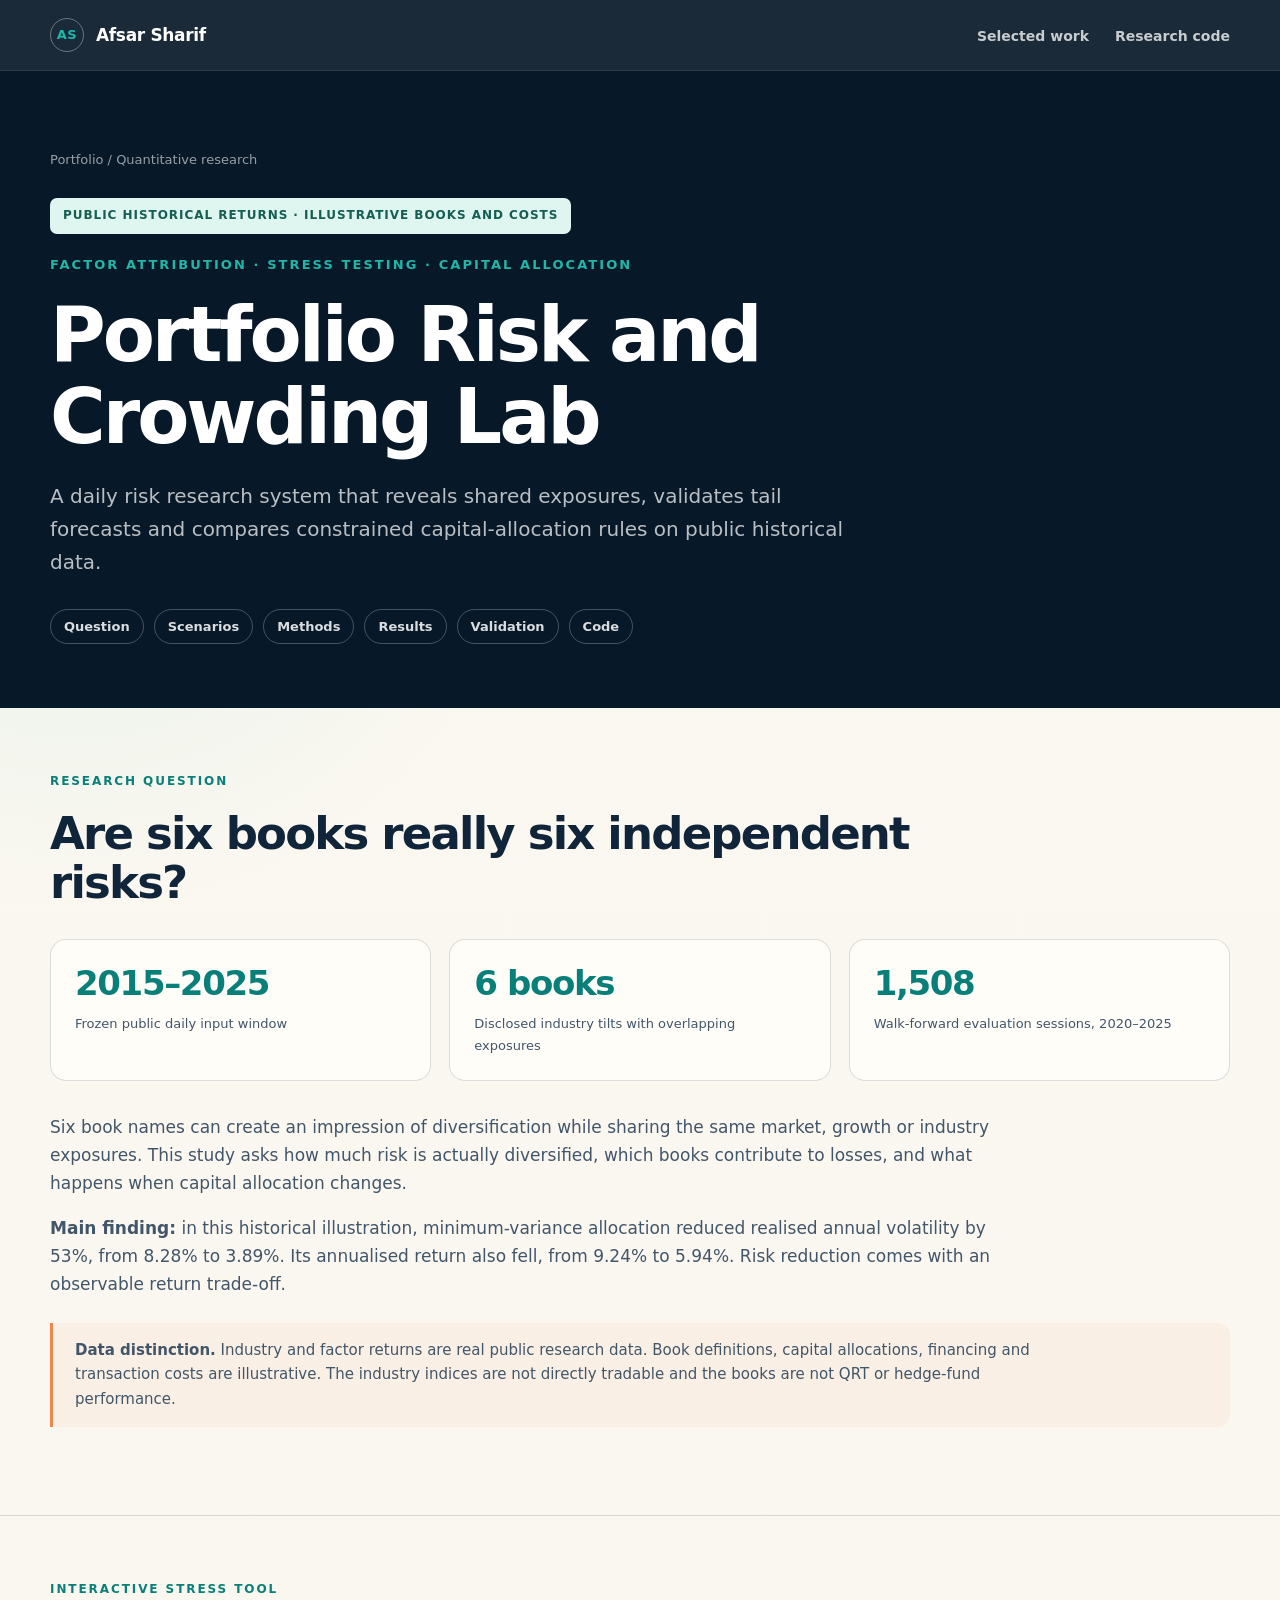
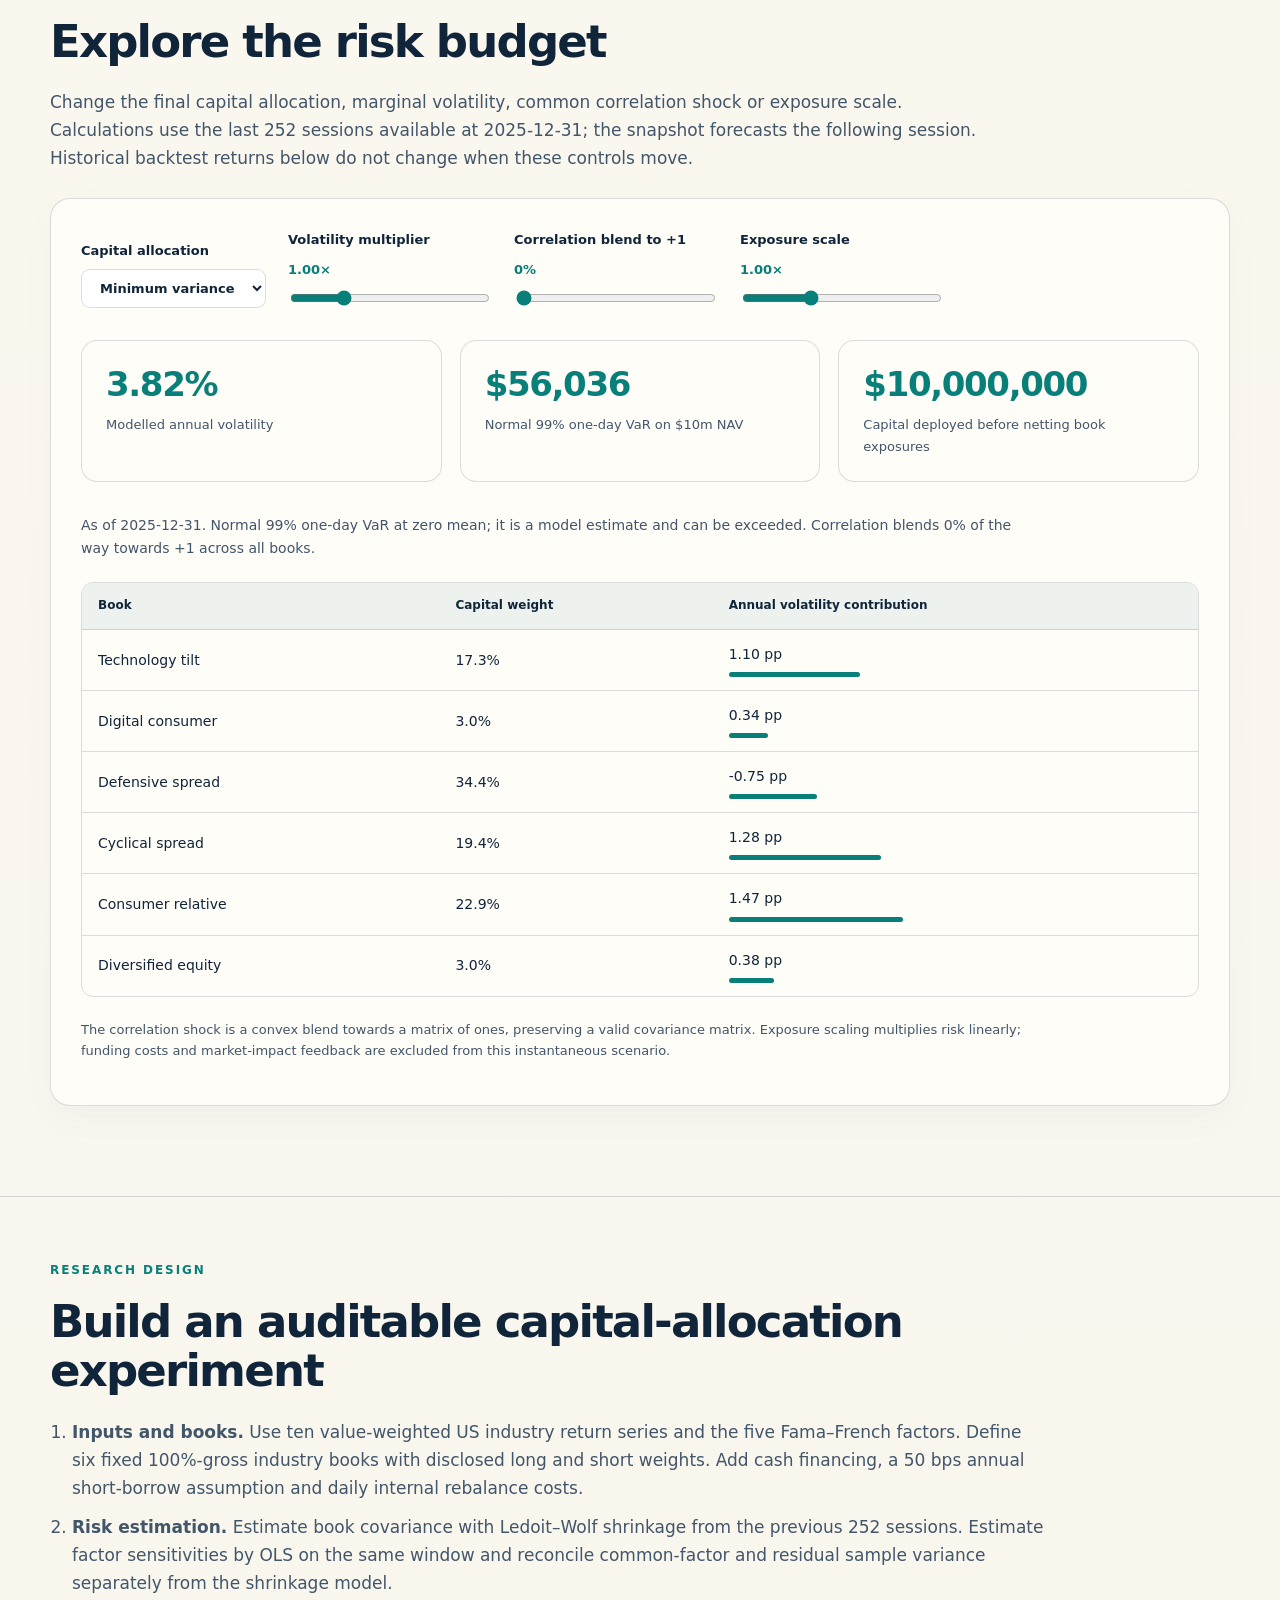
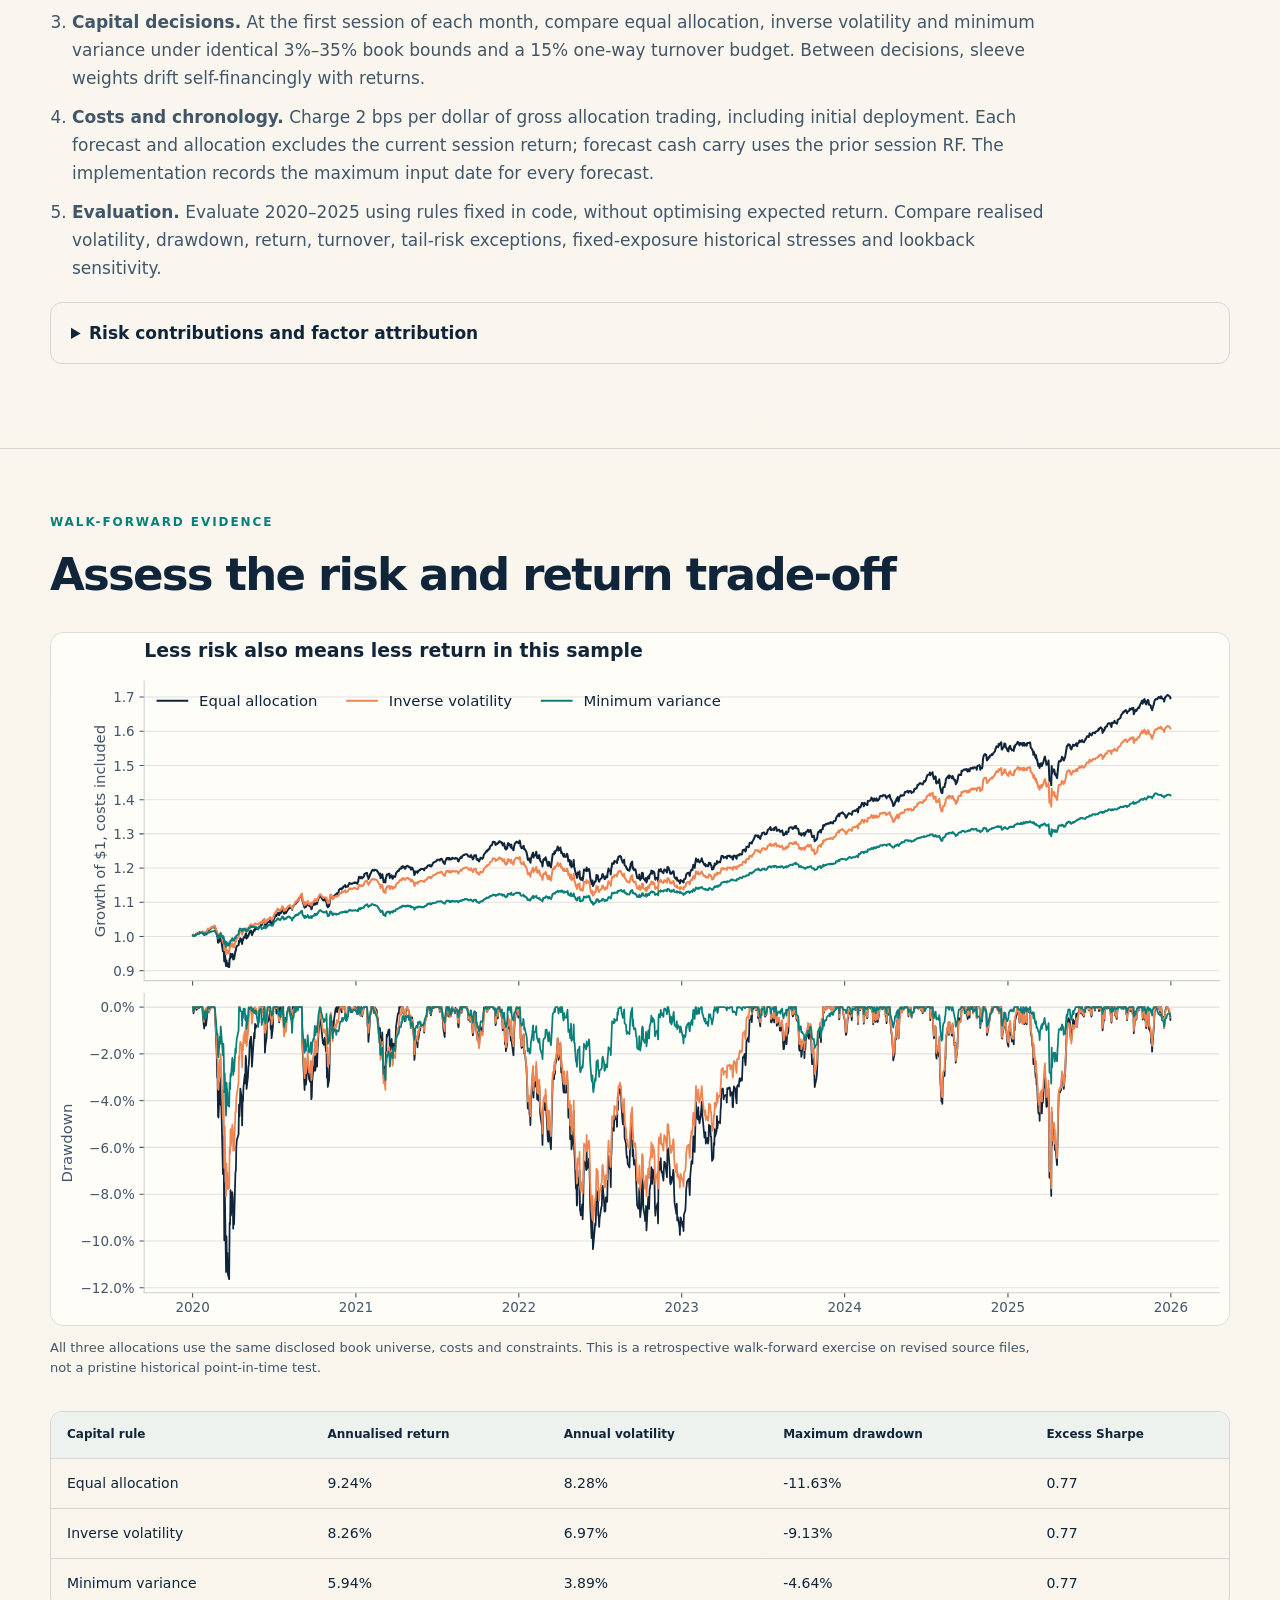
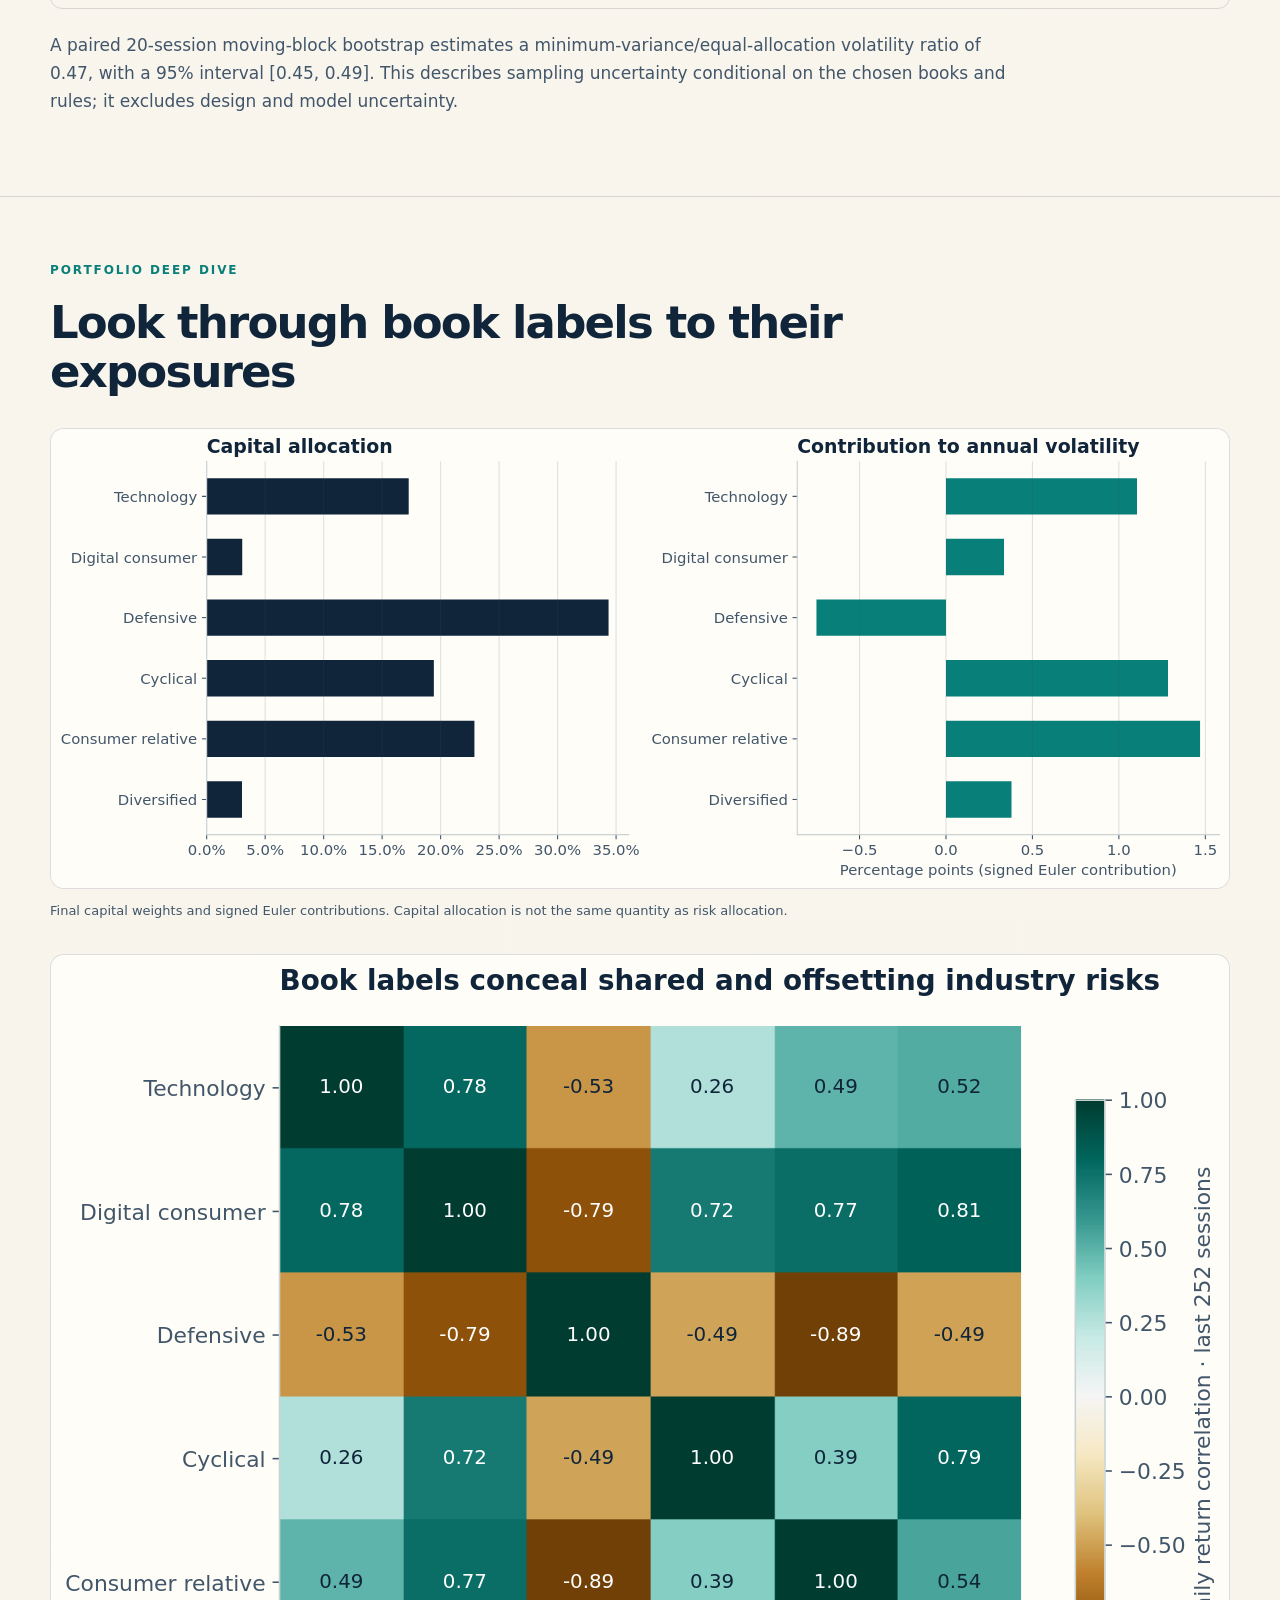
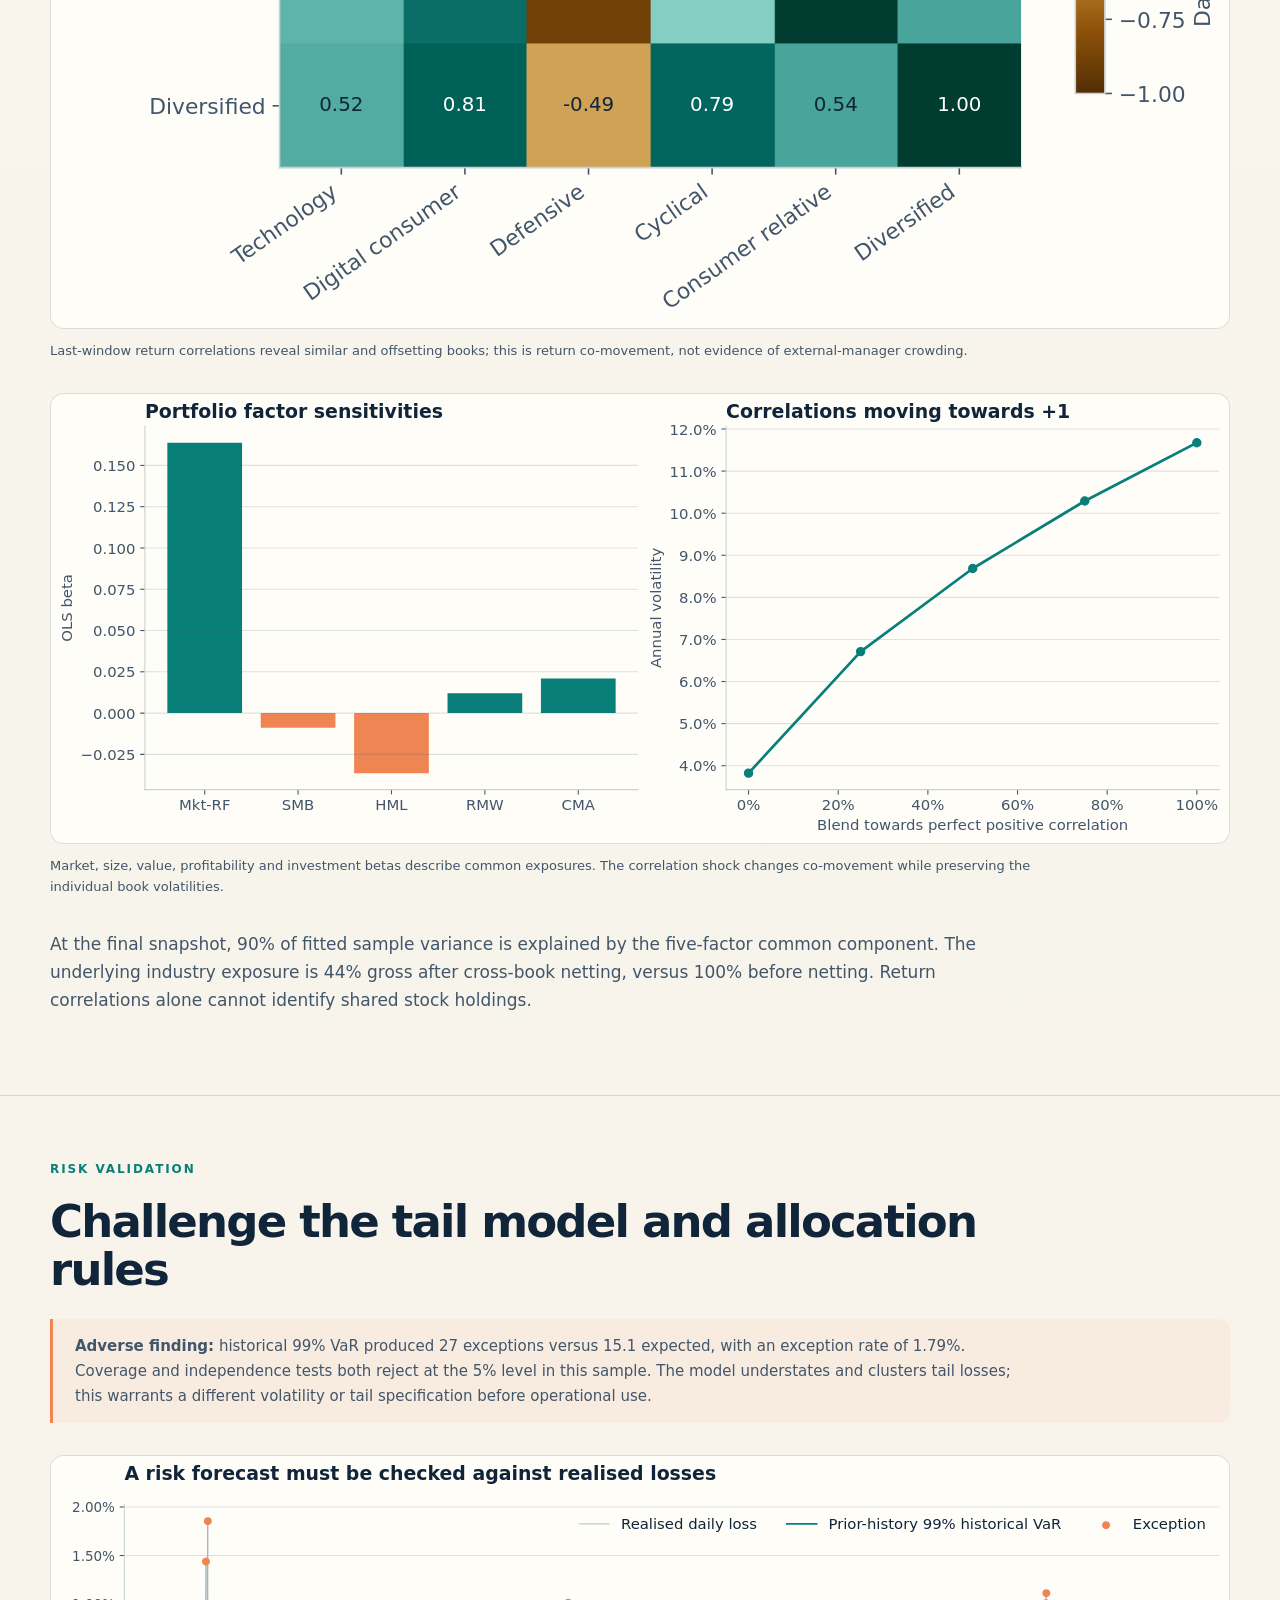
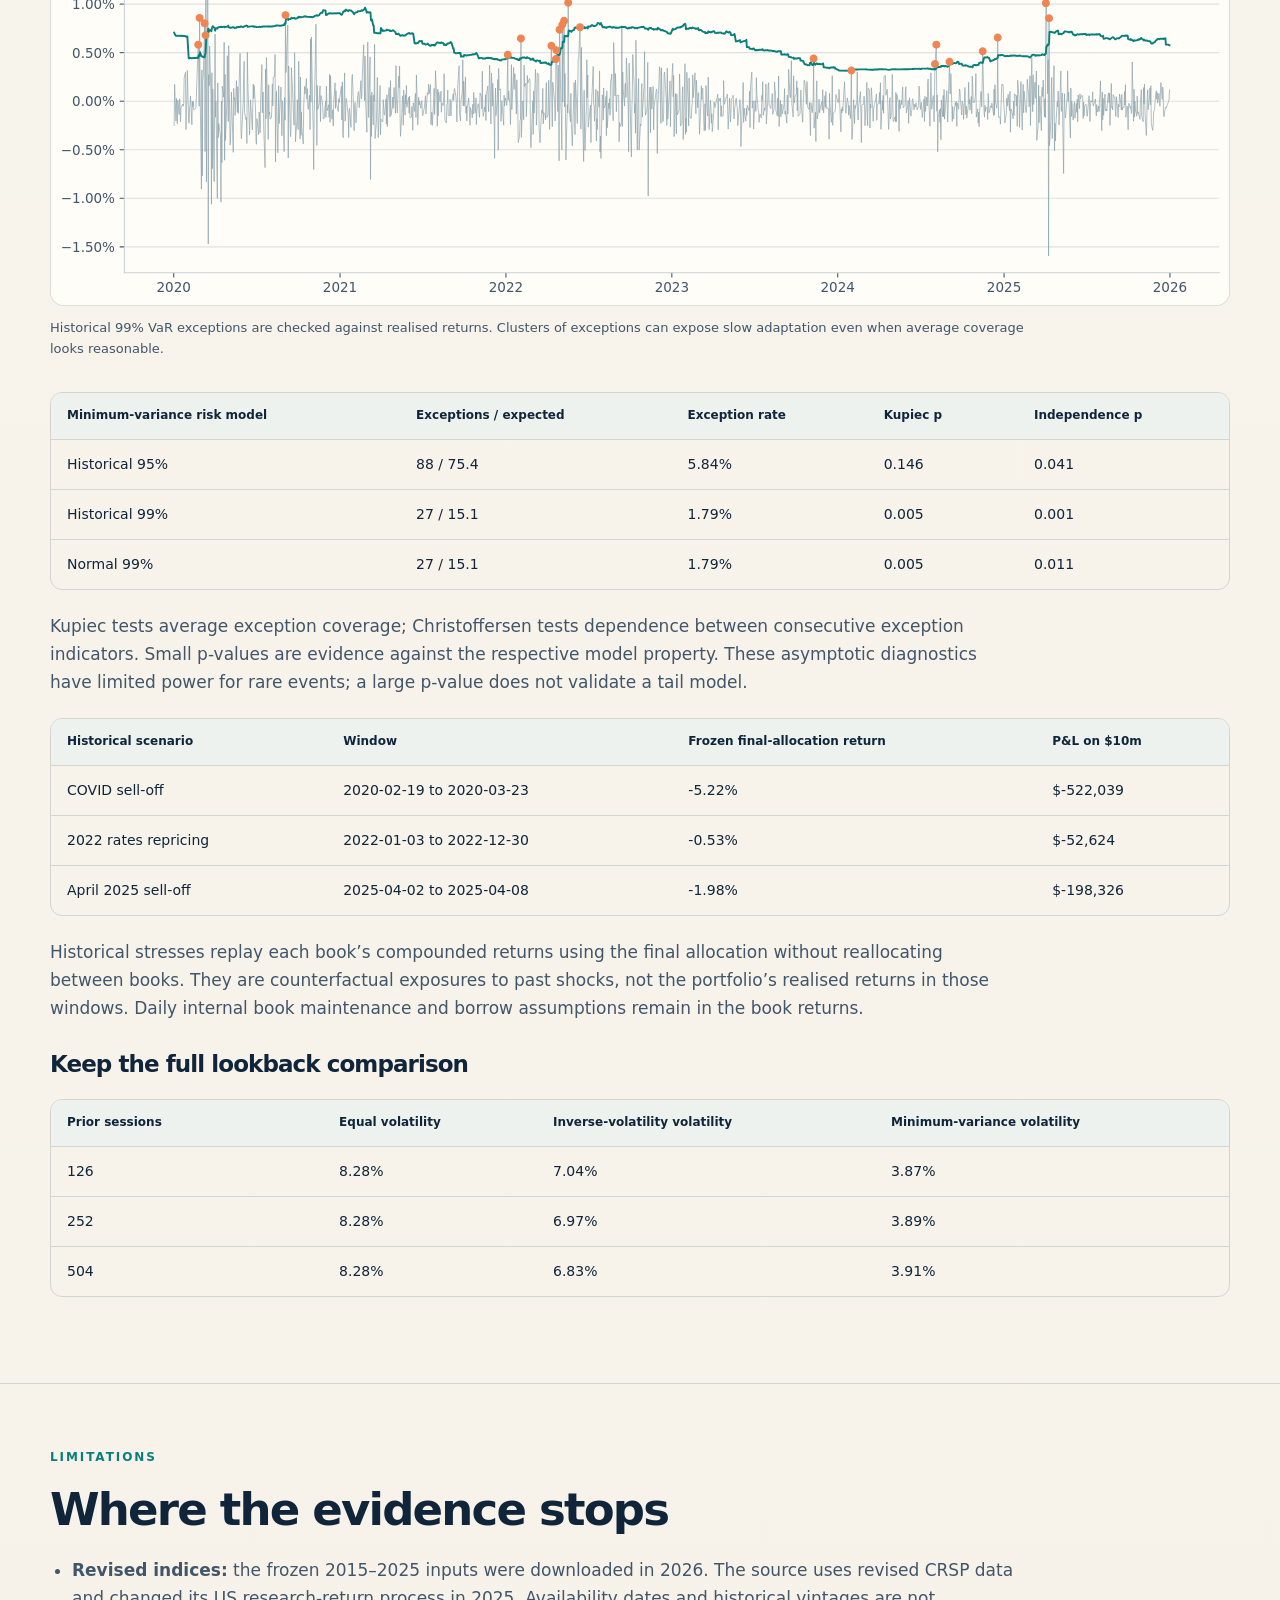
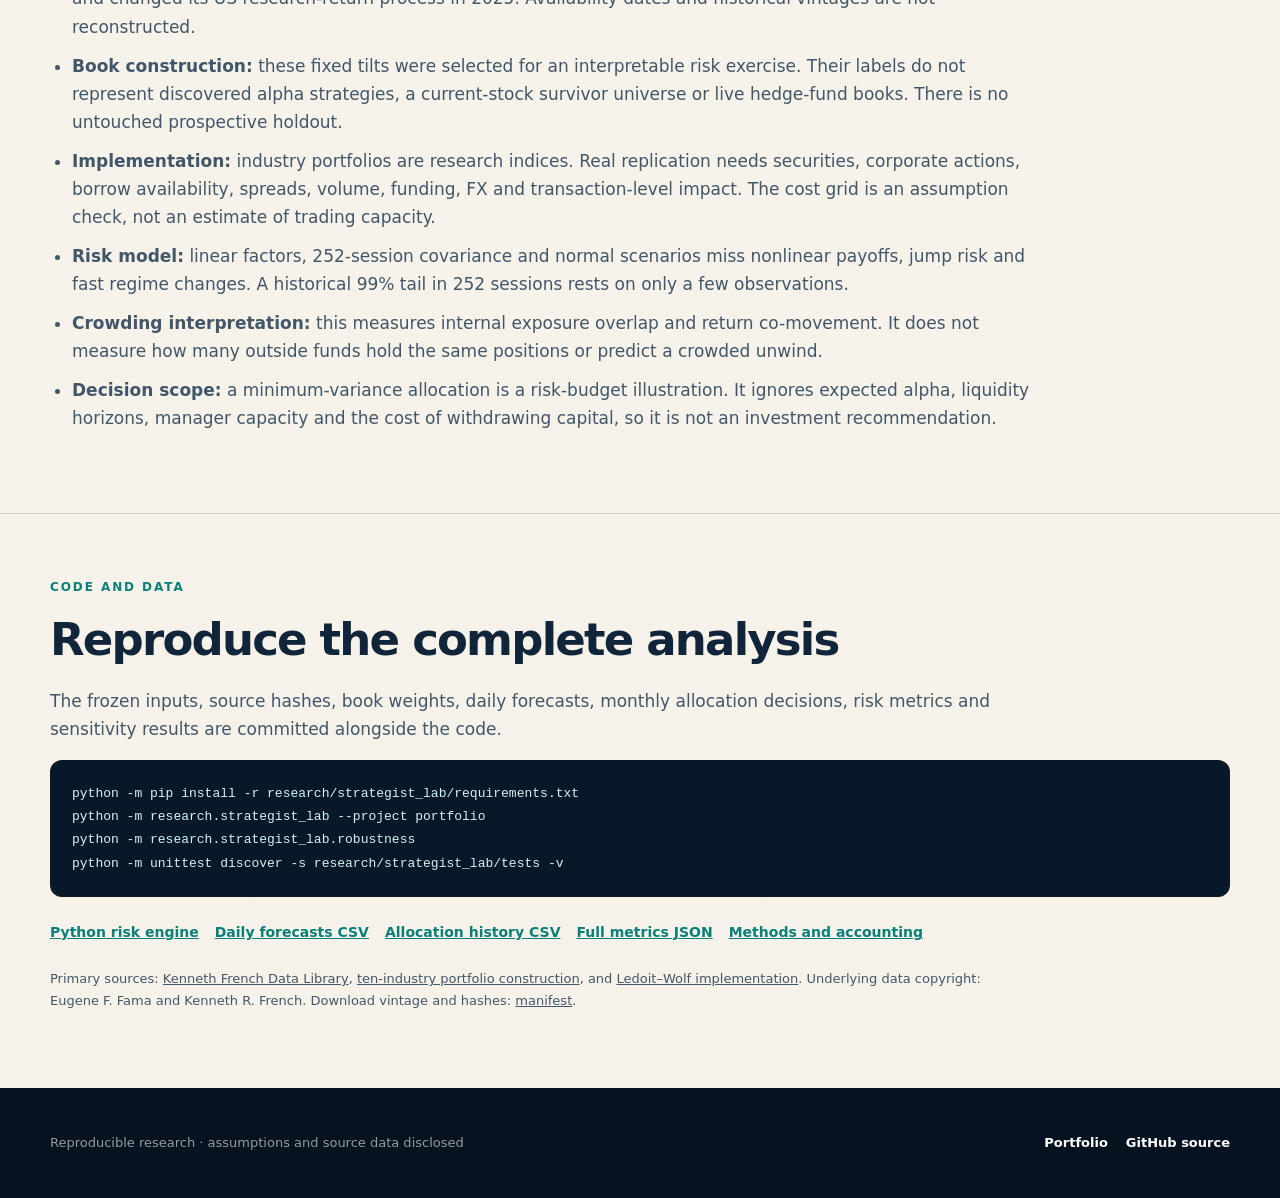
==== projects/portfolio-risk.html @ 13952b5b "Add trading diagnostics and portfolio risk research with reproducible studies" ====
<!doctype html>
<html lang="en"><head><meta charset="utf-8"><meta name="viewport" content="width=device-width,initial-scale=1">
<meta name="description" content="A daily risk research system that reveals shared exposures, validates tail forecasts and compares constrained capital-allocation rules on public historical data."><title>Portfolio Risk and Crowding Lab | Afsar Sharif</title>
<link rel="stylesheet" href="../assets/css/portfolio.css?v=4"><link rel="stylesheet" href="../assets/css/strategist-lab.css?v=1"></head>
<body><header class="site-header"><nav class="nav shell" aria-label="Primary navigation"><a class="brand" href="../index.html"><span class="brand-mark">AS</span><span>Afsar Sharif</span></a><ul class="nav-links"><li><a href="../index.html#work">Selected work</a></li><li><a href="https://github.com/afsar20/AfsarSharifProjects.github.io/tree/main/research/strategist_lab">Research code</a></li></ul></nav></header>
<main><section class="project-hero"><div class="shell"><div class="breadcrumbs"><a href="../index.html">Portfolio</a> / Quantitative research</div><span class="lab-status public">PUBLIC HISTORICAL RETURNS · ILLUSTRATIVE BOOKS AND COSTS</span><p class="eyebrow">Factor attribution · stress testing · capital allocation</p><h1>Portfolio Risk and Crowding Lab</h1><p class="lede">A daily risk research system that reveals shared exposures, validates tail forecasts and compares constrained capital-allocation rules on public historical data.</p><div class="lab-anchor-nav"><a href="#question">Question</a><a href="#scenario">Scenarios</a><a href="#method">Methods</a><a href="#results">Results</a><a href="#validation">Validation</a><a href="#code">Code</a></div></div></section><section class="lab-section" id="question"><div class="shell"><p class="eyebrow">Research question</p><h2>Are six books really six independent risks?</h2><div class="lab-summary"><div class="lab-stat"><strong>2015–2025</strong><span>Frozen public daily input window</span></div><div class="lab-stat"><strong>6 books</strong><span>Disclosed industry tilts with overlapping exposures</span></div><div class="lab-stat"><strong>1,508</strong><span>Walk-forward evaluation sessions, 2020–2025</span></div></div>
<p>Six book names can create an impression of diversification while sharing the same market, growth or industry exposures. This study asks how much risk is actually diversified, which books contribute to losses, and what happens when capital allocation changes.</p>
<p><strong>Main finding:</strong> in this historical illustration, minimum-variance allocation reduced realised annual volatility by 53%, from 8.28% to 3.89%. Its annualised return also fell, from 9.24% to 5.94%. Risk reduction comes with an observable return trade-off.</p>
<div class="lab-note"><p><strong>Data distinction.</strong> Industry and factor returns are real public research data. Book definitions, capital allocations, financing and transaction costs are illustrative. The industry indices are not directly tradable and the books are not QRT or hedge-fund performance.</p></div></div></section><section class="lab-section" id="scenario"><div class="shell"><p class="eyebrow">Interactive stress tool</p><h2>Explore the risk budget</h2><p>Change the final capital allocation, marginal volatility, common correlation shock or exposure scale. Calculations use the last 252 sessions available at 2025-12-31; the snapshot forecasts the following session. Historical backtest returns below do not change when these controls move.</p>
<div class="lab-panel"><div class="lab-controls"><label>Capital allocation<select id="allocation-filter"><option value="minimum_variance">Minimum variance</option><option value="equal">Equal allocation</option><option value="inverse_vol">Inverse volatility</option></select></label>
<label>Volatility multiplier <output id="vol-value">1.00×</output><input id="vol-multiplier" type="range" min="50" max="250" step="5" value="100"></label>
<label>Correlation blend to +1 <output id="corr-value">0%</output><input id="correlation-blend" type="range" min="0" max="100" step="5" value="0"></label>
<label>Exposure scale <output id="leverage-value">1.00×</output><input id="leverage" type="range" min="50" max="200" step="5" value="100"></label></div>
<div class="lab-summary" aria-live="polite"><div class="lab-stat"><strong id="risk-vol">—</strong><span>Modelled annual volatility</span></div><div class="lab-stat"><strong id="risk-var">—</strong><span>Normal 99% one-day VaR on $10m NAV</span></div><div class="lab-stat"><strong id="risk-budget">—</strong><span>Capital deployed before netting book exposures</span></div></div>
<p class="lab-live" id="risk-live" aria-live="polite"></p><div class="lab-table-wrap"><table class="lab-table"><thead><tr><th scope="col">Book</th><th scope="col">Capital weight</th><th scope="col">Annual volatility contribution</th></tr></thead><tbody id="risk-table-body"></tbody></table></div>
<p class="lab-foot">The correlation shock is a convex blend towards a matrix of ones, preserving a valid covariance matrix. Exposure scaling multiplies risk linearly; funding costs and market-impact feedback are excluded from this instantaneous scenario.</p><noscript><p>Enable JavaScript to explore scenarios. Static results are available below.</p></noscript></div></div></section><section class="lab-section" id="method"><div class="shell"><p class="eyebrow">Research design</p><h2>Build an auditable capital-allocation experiment</h2><ol class="lab-list"><li><strong>Inputs and books.</strong> Use ten value-weighted US industry return series and the five Fama–French factors. Define six fixed 100%-gross industry books with disclosed long and short weights. Add cash financing, a 50 bps annual short-borrow assumption and daily internal rebalance costs.</li>
<li><strong>Risk estimation.</strong> Estimate book covariance with Ledoit–Wolf shrinkage from the previous 252 sessions. Estimate factor sensitivities by OLS on the same window and reconcile common-factor and residual sample variance separately from the shrinkage model.</li>
<li><strong>Capital decisions.</strong> At the first session of each month, compare equal allocation, inverse volatility and minimum variance under identical 3%–35% book bounds and a 15% one-way turnover budget. Between decisions, sleeve weights drift self-financingly with returns.</li>
<li><strong>Costs and chronology.</strong> Charge 2 bps per dollar of gross allocation trading, including initial deployment. Each forecast and allocation excludes the current session return; forecast cash carry uses the prior session RF. The implementation records the maximum input date for every forecast.</li>
<li><strong>Evaluation.</strong> Evaluate 2020–2025 using rules fixed in code, without optimising expected return. Compare realised volatility, drawdown, return, turnover, tail-risk exceptions, fixed-exposure historical stresses and lookback sensitivity.</li></ol>
<details class="lab-method"><summary>Risk contributions and factor attribution</summary><p>For book weights <var>w</var> and daily covariance <var>Σ</var>, daily volatility is <code>σ = √(wᵀΣw)</code>. Book <var>i</var> contributes <code>RCᵢ = wᵢ(Σw)ᵢ / σ</code>. Contributions sum exactly to portfolio volatility; a negative contribution is a hedge.</p><p>The factor model is <code>book excess return = intercept + β × factor returns + residual</code>. OLS with an intercept makes factor and residual covariance orthogonal in the fitted sample. The intercept is a sample residual mean, not proof of skill.</p><p>Historical VaR is the negative 1% empirical return quantile of 252 prior scenarios at the current starting allocation. Expected shortfall averages the scenarios at or below that quantile. Normal VaR uses zero expected excess return and shrunken covariance. These are different models and are assessed separately.</p></details></div></section><section class="lab-section" id="results"><div class="shell"><p class="eyebrow">Walk-forward evidence</p><h2>Assess the risk and return trade-off</h2><figure class="lab-figure"><img loading="lazy" src="../assets/images/strategist/portfolio-performance.svg" alt="All three allocations use the same disclosed book universe, costs and constraints. This is a retrospective walk-forward exercise on revised source files, not a pristine historical point-in-time test."><figcaption>All three allocations use the same disclosed book universe, costs and constraints. This is a retrospective walk-forward exercise on revised source files, not a pristine historical point-in-time test.</figcaption></figure><div class="lab-table-wrap"><table class="lab-table"><thead><tr><th scope="col">Capital rule</th><th scope="col">Annualised return</th><th scope="col">Annual volatility</th><th scope="col">Maximum drawdown</th><th scope="col">Excess Sharpe</th></tr></thead><tbody><tr><td>Equal allocation</td><td>9.24%</td><td>8.28%</td><td>-11.63%</td><td>0.77</td></tr><tr><td>Inverse volatility</td><td>8.26%</td><td>6.97%</td><td>-9.13%</td><td>0.77</td></tr><tr><td>Minimum variance</td><td>5.94%</td><td>3.89%</td><td>-4.64%</td><td>0.77</td></tr></tbody></table></div><p>A paired 20-session moving-block bootstrap estimates a minimum-variance/equal-allocation volatility ratio of 0.47, with a 95% interval [0.45, 0.49]. This describes sampling uncertainty conditional on the chosen books and rules; it excludes design and model uncertainty.</p></div></section><section class="lab-section" id="exposure"><div class="shell"><p class="eyebrow">Portfolio deep dive</p><h2>Look through book labels to their exposures</h2><figure class="lab-figure"><img loading="lazy" src="../assets/images/strategist/risk-contributions.svg" alt="Final capital weights and signed Euler contributions. Capital allocation is not the same quantity as risk allocation."><figcaption>Final capital weights and signed Euler contributions. Capital allocation is not the same quantity as risk allocation.</figcaption></figure><figure class="lab-figure"><img loading="lazy" src="../assets/images/strategist/correlation.svg" alt="Last-window return correlations reveal similar and offsetting books; this is return co-movement, not evidence of external-manager crowding."><figcaption>Last-window return correlations reveal similar and offsetting books; this is return co-movement, not evidence of external-manager crowding.</figcaption></figure><figure class="lab-figure"><img loading="lazy" src="../assets/images/strategist/factor-stress.svg" alt="Market, size, value, profitability and investment betas describe common exposures. The correlation shock changes co-movement while preserving the individual book volatilities."><figcaption>Market, size, value, profitability and investment betas describe common exposures. The correlation shock changes co-movement while preserving the individual book volatilities.</figcaption></figure><p>At the final snapshot, 90% of fitted sample variance is explained by the five-factor common component. The underlying industry exposure is 44% gross after cross-book netting, versus 100% before netting. Return correlations alone cannot identify shared stock holdings.</p></div></section><section class="lab-section" id="validation"><div class="shell"><p class="eyebrow">Risk validation</p><h2>Challenge the tail model and allocation rules</h2><div class="lab-note"><p><strong>Adverse finding:</strong> historical 99% VaR produced 27 exceptions versus 15.1 expected, with an exception rate of 1.79%. Coverage and independence tests both reject at the 5% level in this sample. The model understates and clusters tail losses; this warrants a different volatility or tail specification before operational use.</p></div><figure class="lab-figure"><img loading="lazy" src="../assets/images/strategist/var-backtest.svg" alt="Historical 99% VaR exceptions are checked against realised returns. Clusters of exceptions can expose slow adaptation even when average coverage looks reasonable."><figcaption>Historical 99% VaR exceptions are checked against realised returns. Clusters of exceptions can expose slow adaptation even when average coverage looks reasonable.</figcaption></figure><div class="lab-table-wrap"><table class="lab-table"><thead><tr><th scope="col">Minimum-variance risk model</th><th scope="col">Exceptions / expected</th><th scope="col">Exception rate</th><th scope="col">Kupiec p</th><th scope="col">Independence p</th></tr></thead><tbody><tr><td>Historical 95%</td><td>88 / 75.4</td><td>5.84%</td><td>0.146</td><td>0.041</td></tr><tr><td>Historical 99%</td><td>27 / 15.1</td><td>1.79%</td><td>0.005</td><td>0.001</td></tr><tr><td>Normal 99%</td><td>27 / 15.1</td><td>1.79%</td><td>0.005</td><td>0.011</td></tr></tbody></table></div><p>Kupiec tests average exception coverage; Christoffersen tests dependence between consecutive exception indicators. Small p-values are evidence against the respective model property. These asymptotic diagnostics have limited power for rare events; a large p-value does not validate a tail model.</p><div class="lab-table-wrap"><table class="lab-table"><thead><tr><th scope="col">Historical scenario</th><th scope="col">Window</th><th scope="col">Frozen final-allocation return</th><th scope="col">P&amp;L on $10m</th></tr></thead><tbody><tr><td>COVID sell-off</td><td>2020-02-19 to 2020-03-23</td><td>-5.22%</td><td>$-522,039</td></tr><tr><td>2022 rates repricing</td><td>2022-01-03 to 2022-12-30</td><td>-0.53%</td><td>$-52,624</td></tr><tr><td>April 2025 sell-off</td><td>2025-04-02 to 2025-04-08</td><td>-1.98%</td><td>$-198,326</td></tr></tbody></table></div><p>Historical stresses replay each book’s compounded returns using the final allocation without reallocating between books. They are counterfactual exposures to past shocks, not the portfolio’s realised returns in those windows. Daily internal book maintenance and borrow assumptions remain in the book returns.</p><h3>Keep the full lookback comparison</h3><div class="lab-table-wrap"><table class="lab-table"><thead><tr><th scope="col">Prior sessions</th><th scope="col">Equal volatility</th><th scope="col">Inverse-volatility volatility</th><th scope="col">Minimum-variance volatility</th></tr></thead><tbody><tr><td>126</td><td>8.28%</td><td>7.04%</td><td>3.87%</td></tr><tr><td>252</td><td>8.28%</td><td>6.97%</td><td>3.89%</td></tr><tr><td>504</td><td>8.28%</td><td>6.83%</td><td>3.91%</td></tr></tbody></table></div></div></section><section class="lab-section" id="limits"><div class="shell"><p class="eyebrow">Limitations</p><h2>Where the evidence stops</h2><ul class="lab-list"><li><strong>Revised indices:</strong> the frozen 2015–2025 inputs were downloaded in 2026. The source uses revised CRSP data and changed its US research-return process in 2025. Availability dates and historical vintages are not reconstructed.</li><li><strong>Book construction:</strong> these fixed tilts were selected for an interpretable risk exercise. Their labels do not represent discovered alpha strategies, a current-stock survivor universe or live hedge-fund books. There is no untouched prospective holdout.</li><li><strong>Implementation:</strong> industry portfolios are research indices. Real replication needs securities, corporate actions, borrow availability, spreads, volume, funding, FX and transaction-level impact. The cost grid is an assumption check, not an estimate of trading capacity.</li><li><strong>Risk model:</strong> linear factors, 252-session covariance and normal scenarios miss nonlinear payoffs, jump risk and fast regime changes. A historical 99% tail in 252 sessions rests on only a few observations.</li><li><strong>Crowding interpretation:</strong> this measures internal exposure overlap and return co-movement. It does not measure how many outside funds hold the same positions or predict a crowded unwind.</li><li><strong>Decision scope:</strong> a minimum-variance allocation is a risk-budget illustration. It ignores expected alpha, liquidity horizons, manager capacity and the cost of withdrawing capital, so it is not an investment recommendation.</li></ul></div></section><section class="lab-section" id="code"><div class="shell"><p class="eyebrow">Code and data</p><h2>Reproduce the complete analysis</h2><p>The frozen inputs, source hashes, book weights, daily forecasts, monthly allocation decisions, risk metrics and sensitivity results are committed alongside the code.</p><pre class="lab-code">python -m pip install -r research/strategist_lab/requirements.txt
python -m research.strategist_lab --project portfolio
python -m research.strategist_lab.robustness
python -m unittest discover -s research/strategist_lab/tests -v</pre>
<div class="lab-downloads"><a href="https://github.com/afsar20/AfsarSharifProjects.github.io/tree/main/research/strategist_lab/portfolio.py">Python risk engine</a><a href="../research/strategist_lab/results/portfolio/walk_forward.csv">Daily forecasts CSV</a><a href="../research/strategist_lab/results/portfolio/allocations.csv">Allocation history CSV</a><a href="../research/strategist_lab/results/portfolio/metrics.json">Full metrics JSON</a><a href="https://github.com/afsar20/AfsarSharifProjects.github.io/tree/main/research/strategist_lab/METHODOLOGY.md">Methods and accounting</a></div>
<p class="lab-foot">Primary sources: <a href="https://mba.tuck.dartmouth.edu/pages/faculty/ken.french/data_library.html">Kenneth French Data Library</a>, <a href="https://mba.tuck.dartmouth.edu/pages/faculty/ken.french/Data_Library/det_10_ind_port.html">ten-industry portfolio construction</a>, and <a href="https://scikit-learn.org/stable/modules/generated/sklearn.covariance.LedoitWolf.html">Ledoit–Wolf implementation</a>. Underlying data copyright: Eugene F. Fama and Kenneth R. French. Download vintage and hashes: <a href="../data/strategist_lab/manifest.json">manifest</a>.</p></div></section></main>
<footer class="site-footer"><div class="shell footer-grid"><p>Reproducible research · assumptions and source data disclosed</p><div class="footer-links"><a href="../index.html">Portfolio</a><a href="https://github.com/afsar20/AfsarSharifProjects.github.io/tree/main/research/strategist_lab">GitHub source</a></div></div></footer>
<script id="lab-data" type="application/json">{"project":"portfolio","data_type":"REAL INDUSTRY/FACTOR RETURNS; ILLUSTRATIVE FIXED BOOKS","as_of":"2025-12-31","data_start":"2015-01-02","evaluation_start":"2020-01-02","evaluation_end":"2025-12-31","lookback":252,"sessions":1508,"nav_usd":10000000.0,"book_names":["Technology tilt","Digital consumer","Defensive spread","Cyclical spread","Consumer relative","Diversified equity"],"factor_names":["Mkt-RF","SMB","HML","RMW","CMA"],"industries":["NoDur","Durbl","Manuf","Enrgy","HiTec","Telcm","Shops","Hlth","Utils","Other"],"book_weights":[[0.0,0.0,-0.2,-0.2,0.5,0.1,0.0,0.0,0.0,0.0],[-0.15,0.1,0.0,0.0,0.3,0.0,0.3,0.0,-0.15,0.0],[0.2,-0.2,-0.2,0.0,0.0,0.0,0.0,0.2,0.2,0.0],[-0.15,0.0,0.25,0.25,0.0,0.0,0.0,0.0,-0.2,0.15],[0.0,0.25,0.0,0.0,0.0,-0.25,0.25,0.0,0.0,-0.25],[0.1,0.1,0.1,0.1,0.1,0.1,0.1,0.1,0.1,0.1]],"weights":[0.17272026143466174,0.030400629361167483,0.34357678649237905,0.19420785758898654,0.2288952451427152,0.030199219980090043],"snapshot_weights":{"equal":[0.16682747406466447,0.16798426623722304,0.16272827839880877,0.169431064284783,0.16615758535083078,0.16687133166368992],"inverse_vol":[0.1996145138907809,0.13407915853547103,0.17749229449975384,0.2077631287813957,0.15655735292134543,0.12449355137125305],"minimum_variance":[0.17272026143466174,0.030400629361167483,0.34357678649237905,0.19420785758898654,0.2288952451427152,0.030199219980090043]},"covariance_daily":[[4.438346909912907e-05,4.5948016314932025e-05,-2.2193706446892086e-05,9.888551973871362e-06,2.3437015573177184e-05,3.255887942425788e-05],[4.5948016314932025e-05,9.581761444596714e-05,-5.035210306352496e-05,4.1138566628551756e-05,5.6121516374590006e-05,7.855866250229001e-05],[-2.2193706446892086e-05,-5.035210306352496e-05,5.1188902726470193e-05,-1.9956575243918722e-05,-4.646617572205125e-05,-3.3789431695864865e-05],[9.888551973871362e-06,4.1138566628551756e-05,-1.9956575243918722e-05,4.272420201817664e-05,1.8156914405510566e-05,4.889141654356679e-05],[2.3437015573177184e-05,5.6121516374590006e-05,-4.646617572205125e-05,1.8156914405510566e-05,6.610799644225193e-05,4.286296542437741e-05],[3.255887942425788e-05,7.855866250229001e-05,-3.3789431695864865e-05,4.889141654356679e-05,4.286296542437741e-05,0.00011033795389229836]],"correlation":[[1.0,0.7845522595304337,-0.5346599930438739,0.26434587094329304,0.4893685838354843,0.5157485285192708],[0.7845522595304337,1.0,-0.7921580184572079,0.7181833681945865,0.765260911618359,0.8126601912297479],[-0.5346599930438739,-0.7921580184572079,1.0,-0.4915468776033348,-0.893942951477543,-0.4931607822602237],[0.26434587094329304,0.7181833681945865,-0.4915468776033348,1.0,0.38762064494980353,0.7918305352008393],[0.4893685838354843,0.765260911618359,-0.893942951477543,0.38762064494980353,1.0,0.5422203150403702],[0.5157485285192708,0.8126601912297479,-0.4931607822602237,0.7918305352008393,0.5422203150403702,1.0]],"shrinkage":0.08968735645106096,"annual_vol":0.038238061826152796,"risk_contributions_annual":[0.01104793357901769,0.003357258088907997,-0.007491895771909766,0.01283964931194057,0.014695566045660384,0.0037895505725359276],"risk_shares_absolute":[0.20758265410672286,0.0630804430197118,0.1407672844429104,0.24124769242223856,0.27611902094998425,0.07120290505843195],"effective_risk_books":4.84502824758645,"largest_pc_share":0.6894729647896128,"net_industry_weights":[0.03804400625396172,-0.005431561078671265,-0.051687523190152525,0.017027834108323286,0.09850024152369012,-0.03693186314420362,0.06936392209203805,0.07173527929648482,0.028333613374512387,-0.025072710649321817],"gross_before_netting":1.0,"gross_after_netting":0.44212855471135964,"net_exposure":0.20388123858666118,"factor_model":{"book_betas":[[0.28022457982198323,-0.1600606253589466,-0.4221776464136317,-0.08231442465802133,0.033494180447764844],[0.684059103845394,0.07621705397041038,-0.29137802230243176,0.05526661226011487,-0.14425103961905664],[-0.2641690539477416,-0.13684691947853694,0.19782264339446687,-0.008711917478581556,0.25252316921808804],[0.4665473019381744,0.1631106783883004,0.18716954658464333,0.11641356896980727,-0.060583325312977505],[0.2948224091035636,0.13704627069121755,-0.29267501017583775,0.019299361335698893,-0.2459684995417486],[0.9009586807141177,0.01144412813127047,0.26784985812205103,0.016263037749834668,0.029192887478760508]],"portfolio_beta":[0.1637327842888287,-0.008953872616099492,-0.036362705373715803,0.011986651159610453,0.020975724824058344],"daily_intercepts":[0.00015104277832586887,1.0082798442259535e-05,5.70794405122907e-05,-6.498429122396951e-05,5.6300376307484525e-06,-0.00015604646208983018],"common_variance":4.282476623999057e-06,"specific_variance":4.935038069178332e-07,"common_share":0.8966696337943139,"reconciliation_error":7.517417406881916e-21,"r_squared":[0.7574422102486393,0.8620275257100781,0.364365443065786,0.7121616214555568,0.37754175198011597,0.9341162510147849]},"performance":[{"method":"equal","cagr":0.09235922796058627,"annual_vol":0.08279013379710279,"excess_sharpe":0.766627140560153,"max_drawdown":-0.11633966154901798,"total_return":0.696617393860171,"allocation_cost_bps":5.332803058099844,"mean_one_way_turnover":0.011735222035562832},{"method":"inverse_vol","cagr":0.0826143870801761,"annual_vol":0.0696999784134677,"excess_sharpe":0.7677592381620761,"max_drawdown":-0.09130439058062867,"total_return":0.608035240674087,"allocation_cost_bps":6.029858467098605,"mean_one_way_turnover":0.014189642489783823},{"method":"minimum_variance","cagr":0.059431354024261474,"annual_vol":0.038945611903227866,"excess_sharpe":0.7749745720869992,"max_drawdown":-0.046380634909108154,"total_return":0.41266423304373223,"allocation_cost_bps":8.067834460646392,"mean_one_way_turnover":0.021365614298050676}],"coverage":{"equal":{"var95":{"observations":1508,"exceptions":88,"expected_exceptions":75.4,"exception_rate":0.058355437665782495,"uc_lr":2.1083447641901785,"uc_p":0.1464977021975329,"independence_lr":4.192693152022002,"independence_p":0.040598553423999664,"conditional_coverage_p":0.042829894177855425,"transitions":[[1341,78],[78,10]]},"var99":{"observations":1508,"exceptions":28,"expected_exceptions":15.08,"exception_rate":0.01856763925729443,"uc_lr":8.92690423487403,"uc_p":0.002810002307139464,"independence_lr":6.018838078166709,"independence_p":0.014153962292568345,"conditional_coverage_p":0.0005682942903986148,"transitions":[[1454,25],[25,3]]},"normal_var99":{"observations":1508,"exceptions":35,"expected_exceptions":15.08,"exception_rate":0.023209549071618037,"uc_lr":19.36549116595893,"uc_p":1.0794004700292207e-05,"independence_lr":6.994225754897855,"independence_p":0.008177307137132628,"conditional_coverage_p":1.8882530652449038e-06,"transitions":[[1441,31],[31,4]]}},"inverse_vol":{"var95":{"observations":1508,"exceptions":86,"expected_exceptions":75.4,"exception_rate":0.05702917771883289,"uc_lr":1.5035086371946136,"uc_p":0.2201322890429906,"independence_lr":4.723553528733646,"independence_p":0.02975219761794748,"conditional_coverage_p":0.04444374339425108,"transitions":[[1345,76],[76,10]]},"var99":{"observations":1508,"exceptions":29,"expected_exceptions":15.08,"exception_rate":0.019230769230769232,"uc_lr":10.217930598937187,"uc_p":0.0013908181747819695,"independence_lr":9.749781976682016,"independence_p":0.0017934398438735715,"conditional_coverage_p":4.61388011788286e-05,"transitions":[[1453,25],[25,4]]},"normal_var99":{"observations":1508,"exceptions":38,"expected_exceptions":15.08,"exception_rate":0.025198938992042442,"uc_lr":24.75416973478309,"uc_p":6.512775336656717e-07,"independence_lr":9.365201296722773,"independence_p":0.0022114371093843494,"conditional_coverage_p":3.900072833429034e-08,"transitions":[[1436,33],[33,5]]}},"minimum_variance":{"var95":{"observations":1508,"exceptions":88,"expected_exceptions":75.4,"exception_rate":0.058355437665782495,"uc_lr":2.1083447641901785,"uc_p":0.1464977021975329,"independence_lr":4.192693152022002,"independence_p":0.040598553423999664,"conditional_coverage_p":0.042829894177855425,"transitions":[[1341,78],[78,10]]},"var99":{"observations":1508,"exceptions":27,"expected_exceptions":15.08,"exception_rate":0.01790450928381963,"uc_lr":7.708672986091472,"uc_p":0.00549561363232509,"independence_lr":10.85271793074594,"independence_p":0.0009865085854813874,"conditional_coverage_p":9.32062798275532e-05,"transitions":[[1457,23],[23,4]]},"normal_var99":{"observations":1508,"exceptions":27,"expected_exceptions":15.08,"exception_rate":0.01790450928381963,"uc_lr":7.708672986091472,"uc_p":0.00549561363232509,"independence_lr":6.4141535081997745,"independence_p":0.011321428412149092,"conditional_coverage_p":0.0008575652854852309,"transitions":[[1456,24],[24,3]]}}},"historical_stress":[{"name":"COVID sell-off","start":"2020-02-19","end":"2020-03-23","sessions":24,"return":-0.05220392046950197,"pnl_usd":-522039.20469501975},{"name":"2022 rates repricing","start":"2022-01-03","end":"2022-12-30","sessions":251,"return":-0.005262449439226513,"pnl_usd":-52624.49439226513},{"name":"April 2025 sell-off","start":"2025-04-02","end":"2025-04-08","sessions":5,"return":-0.019832551875717242,"pnl_usd":-198325.51875717242}],"correlation_sensitivity":[{"correlation_blend":0,"annual_vol":0.038238061826152796,"normal_var99":0.0056036404142685205},{"correlation_blend":0.25,"annual_vol":0.06711081429044909,"normal_var99":0.009834830878776955},{"correlation_blend":0.5,"annual_vol":0.08686526012873966,"normal_var99":0.012729768691373223},{"correlation_blend":0.75,"annual_vol":0.10289453551933682,"normal_var99":0.015078797148897094},{"correlation_blend":1.0,"annual_vol":0.11674329729045059,"normal_var99":0.01710827974927077}],"cost_sensitivity":[{"extra_allocation_cost_bps":0,"cagr":0.059431354024261474},{"extra_allocation_cost_bps":2,"cagr":0.059288692503444373},{"extra_allocation_cost_bps":5,"cagr":0.059074719781843754},{"extra_allocation_cost_bps":10,"cagr":0.058718150721812634}],"assumptions":{"one_way_allocation_cost_bps":2.0,"borrow_cost_bps_annual":50.0,"allocation_cap":0.35,"allocation_floor":0.03,"monthly_one_way_turnover_cap":0.15},"risk_reconciliation_error":4.336808689942018e-19,"data_caveat":"Revised research indices, not directly tradable assets or real hedge fund books."}</script><script src="../assets/js/strategist-lab.js?v=1"></script></body></html>
---- assets/css/portfolio.css ----
:root {
  --ink: #10253a;
  --ink-soft: #42566a;
  --paper: #f6f2e9;
  --paper-strong: #fffdf8;
  --teal: #087f78;
  --teal-bright: #20b7a8;
  --orange: #ef8553;
  --navy: #071829;
  --line: rgba(16, 37, 58, 0.15);
  --shadow: 0 22px 60px rgba(7, 24, 41, 0.12);
  --radius: 24px;
  --content: 1180px;
}

* {
  box-sizing: border-box;
}

html {
  scroll-behavior: smooth;
}

body {
  margin: 0;
  color: var(--ink);
  background:
    radial-gradient(circle at 6% 4%, rgba(32, 183, 168, 0.10), transparent 30rem),
    linear-gradient(180deg, #fbf8f1 0%, var(--paper) 100%);
  font-family: Inter, ui-sans-serif, system-ui, -apple-system, BlinkMacSystemFont, "Segoe UI", sans-serif;
  font-size: 17px;
  line-height: 1.65;
  -webkit-font-smoothing: antialiased;
}

img {
  display: block;
  max-width: 100%;
}

a {
  color: inherit;
}

a:focus-visible,
button:focus-visible {
  outline: 3px solid rgba(32, 183, 168, 0.5);
  outline-offset: 4px;
}

.shell {
  width: min(calc(100% - 40px), var(--content));
  margin-inline: auto;
}

.site-header {
  position: sticky;
  top: 0;
  z-index: 20;
  border-bottom: 1px solid rgba(255, 255, 255, 0.08);
  background: rgba(7, 24, 41, 0.92);
  color: white;
  backdrop-filter: blur(16px);
}

.nav {
  min-height: 70px;
  display: flex;
  align-items: center;
  justify-content: space-between;
  gap: 24px;
}

.brand {
  display: inline-flex;
  align-items: center;
  gap: 12px;
  color: white;
  text-decoration: none;
  font-weight: 760;
  letter-spacing: -0.02em;
}

.brand-mark {
  display: grid;
  width: 34px;
  height: 34px;
  place-items: center;
  border: 1px solid rgba(255, 255, 255, 0.34);
  border-radius: 50%;
  color: var(--teal-bright);
  font-size: 13px;
  letter-spacing: 0.04em;
}

.nav-links {
  display: flex;
  align-items: center;
  gap: 26px;
  margin: 0;
  padding: 0;
  list-style: none;
}

.nav-links a {
  color: rgba(255, 255, 255, 0.76);
  text-decoration: none;
  font-size: 14px;
  font-weight: 650;
}

.nav-links a:hover,
.nav-links a[aria-current="page"] {
  color: white;
}

.hero {
  position: relative;
  overflow: hidden;
  padding: 104px 0 82px;
  color: white;
  background:
    linear-gradient(120deg, rgba(7, 24, 41, 0.99), rgba(10, 47, 66, 0.96)),
    var(--navy);
}

.hero::after {
  content: "";
  position: absolute;
  width: 540px;
  height: 540px;
  right: -180px;
  top: -250px;
  border: 1px solid rgba(32, 183, 168, 0.24);
  border-radius: 50%;
  box-shadow:
    0 0 0 70px rgba(32, 183, 168, 0.045),
    0 0 0 150px rgba(239, 133, 83, 0.035);
}

.hero-grid {
  position: relative;
  z-index: 1;
  display: grid;
  grid-template-columns: minmax(0, 1.55fr) minmax(260px, 0.65fr);
  gap: 72px;
  align-items: end;
}

.eyebrow {
  margin: 0 0 18px;
  color: var(--teal-bright);
  font-size: 13px;
  font-weight: 800;
  letter-spacing: 0.16em;
  text-transform: uppercase;
}

h1,
h2,
h3 {
  margin-top: 0;
  color: inherit;
  line-height: 1.08;
  letter-spacing: -0.04em;
}

h1 {
  max-width: 900px;
  margin-bottom: 24px;
  font-size: clamp(48px, 7vw, 88px);
  font-weight: 770;
}

h2 {
  font-size: clamp(34px, 4.5vw, 56px);
  font-weight: 750;
}

h3 {
  font-size: 24px;
  font-weight: 740;
}

.hero-copy {
  max-width: 760px;
  margin: 0;
  color: rgba(255, 255, 255, 0.76);
  font-size: clamp(18px, 2vw, 22px);
}

.hero-aside {
  display: grid;
  gap: 26px;
  padding: 24px 0 2px 26px;
  border-left: 1px solid rgba(255, 255, 255, 0.2);
}

.hero-aside p {
  margin: 0 0 8px;
  color: rgba(255, 255, 255, 0.66);
  font-size: 14px;
}

.hero-aside strong {
  display: block;
  color: white;
  font-size: 18px;
  font-weight: 680;
}

.summary-item {
  display: grid;
  gap: 3px;
}

.hero-actions,
.card-actions {
  display: flex;
  flex-wrap: wrap;
  gap: 12px;
  margin-top: 34px;
}

.button {
  display: inline-flex;
  min-height: 48px;
  align-items: center;
  justify-content: center;
  gap: 9px;
  padding: 0 20px;
  border: 1px solid transparent;
  border-radius: 999px;
  background: var(--teal);
  color: white;
  text-decoration: none;
  font-size: 14px;
  font-weight: 760;
  transition: transform 160ms ease, background 160ms ease, border-color 160ms ease;
}

.button:hover {
  transform: translateY(-2px);
  background: #066e68;
}

.button.secondary {
  border-color: rgba(255, 255, 255, 0.3);
  background: transparent;
}

.button.secondary:hover {
  border-color: rgba(255, 255, 255, 0.7);
  background: rgba(255, 255, 255, 0.06);
}

.button.ink {
  background: var(--ink);
}

.section {
  padding: 94px 0;
}

.section.compact {
  padding: 68px 0;
}

.section-heading {
  display: grid;
  grid-template-columns: minmax(0, 0.9fr) minmax(280px, 0.55fr);
  gap: 64px;
  align-items: end;
  margin-bottom: 42px;
}

.section-heading h2,
.section-heading p {
  margin-bottom: 0;
}

.section-heading p {
  color: var(--ink-soft);
}

.project-grid {
  display: grid;
  grid-template-columns: repeat(2, minmax(0, 1fr));
  gap: 28px;
}

.project-card {
  overflow: hidden;
  border: 1px solid var(--line);
  border-radius: var(--radius);
  background: var(--paper-strong);
  box-shadow: var(--shadow);
}

.project-media {
  position: relative;
  aspect-ratio: 16 / 9;
  overflow: hidden;
  background: #e8edf0;
}

.project-media img {
  width: 100%;
  height: 100%;
  object-fit: cover;
  transition: transform 500ms ease;
}

.project-card:hover .project-media img {
  transform: scale(1.025);
}

.project-number {
  position: absolute;
  top: 18px;
  left: 18px;
  display: grid;
  width: 44px;
  height: 44px;
  place-items: center;
  border-radius: 50%;
  background: rgba(7, 24, 41, 0.88);
  color: white;
  font-size: 13px;
  font-weight: 800;
  backdrop-filter: blur(8px);
}

.project-body {
  padding: 32px;
}

.project-body h3 {
  margin-bottom: 14px;
  font-size: 30px;
}

.project-body > p {
  margin: 0;
  color: var(--ink-soft);
}

.tag-list {
  display: flex;
  flex-wrap: wrap;
  gap: 8px;
  margin: 0 0 20px;
  padding: 0;
  list-style: none;
}

.tag-list li {
  padding: 6px 10px;
  border: 1px solid rgba(8, 127, 120, 0.2);
  border-radius: 999px;
  background: rgba(8, 127, 120, 0.07);
  color: #076761;
  font-size: 12px;
  font-weight: 760;
}

.text-link {
  display: inline-flex;
  align-items: center;
  gap: 8px;
  color: var(--teal);
  font-weight: 760;
  text-decoration: none;
}

.text-link::after {
  content: "→";
  transition: transform 160ms ease;
}

.text-link:hover::after {
  transform: translateX(4px);
}

.process {
  background: var(--ink);
  color: white;
}

.process-grid {
  display: grid;
  grid-template-columns: repeat(4, minmax(0, 1fr));
  gap: 1px;
  overflow: hidden;
  border: 1px solid rgba(255, 255, 255, 0.12);
  border-radius: var(--radius);
  background: rgba(255, 255, 255, 0.12);
}

.process-step {
  min-height: 210px;
  padding: 30px;
  background: var(--ink);
}

.process-step span {
  display: block;
  margin-bottom: 34px;
  color: var(--teal-bright);
  font-size: 13px;
  font-weight: 800;
}

.process-step h3 {
  margin-bottom: 12px;
  font-size: 21px;
}

.process-step p {
  margin: 0;
  color: rgba(255, 255, 255, 0.62);
  font-size: 14px;
}

.archive {
  display: flex;
  flex-wrap: wrap;
  gap: 12px;
}

.archive a {
  padding: 11px 16px;
  border: 1px solid var(--line);
  border-radius: 12px;
  background: rgba(255, 255, 255, 0.42);
  color: var(--ink-soft);
  text-decoration: none;
  font-size: 14px;
  font-weight: 670;
}

.project-hero {
  padding: 78px 0 64px;
  color: white;
  background: var(--navy);
}

.breadcrumbs {
  margin-bottom: 28px;
  color: rgba(255, 255, 255, 0.58);
  font-size: 13px;
}

.breadcrumbs a {
  color: inherit;
  text-decoration: none;
}

.project-hero h1 {
  max-width: 1040px;
  margin-bottom: 22px;
  font-size: clamp(44px, 6vw, 76px);
}

.project-hero .lede {
  max-width: 800px;
  margin: 0;
  color: rgba(255, 255, 255, 0.72);
  font-size: 20px;
}

.metrics {
  display: grid;
  grid-template-columns: repeat(3, minmax(0, 1fr));
  margin-top: -30px;
  border: 1px solid var(--line);
  border-radius: var(--radius);
  background: var(--paper-strong);
  box-shadow: var(--shadow);
}

.metric {
  min-height: 176px;
  padding: 34px;
  border-right: 1px solid var(--line);
}

.metric:last-child {
  border-right: 0;
}

.metric-value {
  display: block;
  margin-bottom: 12px;
  color: var(--teal);
  font-size: clamp(34px, 4vw, 50px);
  font-weight: 790;
  line-height: 1;
  letter-spacing: -0.05em;
}

.metric-label {
  color: var(--ink-soft);
  font-size: 14px;
}

.content-grid {
  display: grid;
  grid-template-columns: minmax(0, 0.72fr) minmax(0, 1.28fr);
  gap: 70px;
  align-items: start;
}

.content-grid.reverse {
  grid-template-columns: minmax(0, 1.28fr) minmax(0, 0.72fr);
}

.prose h2 {
  margin-bottom: 22px;
  font-size: clamp(32px, 4vw, 48px);
}

.prose h3 {
  margin: 32px 0 12px;
}

.prose p,
.prose li {
  color: var(--ink-soft);
}

.prose ul,
.prose ol {
  padding-left: 1.25rem;
}

.prose li + li {
  margin-top: 10px;
}

.figure-card {
  margin: 0;
  overflow: hidden;
  border: 1px solid var(--line);
  border-radius: 20px;
  background: white;
  box-shadow: 0 16px 42px rgba(7, 24, 41, 0.1);
}

.figure-card.dark {
  border-color: rgba(255, 255, 255, 0.08);
  background: var(--navy);
}

.figure-card img {
  width: 100%;
}

.figure-card figcaption {
  padding: 17px 22px;
  border-top: 1px solid var(--line);
  color: var(--ink-soft);
  font-size: 13px;
}

.figure-card.dark figcaption {
  border-color: rgba(255, 255, 255, 0.1);
  color: rgba(255, 255, 255, 0.62);
}

.stack {
  display: grid;
  gap: 30px;
}

.callout {
  padding: 28px 30px;
  border-left: 4px solid var(--orange);
  border-radius: 0 16px 16px 0;
  background: rgba(239, 133, 83, 0.09);
}

.callout h3 {
  margin-bottom: 8px;
}

.callout p {
  margin: 0;
  color: var(--ink-soft);
}

.callout p + p {
  margin-top: 16px;
}

.statistics-explainer {
  display: grid;
  grid-template-columns: repeat(2, minmax(0, 1fr));
  gap: 22px;
  margin-top: 34px;
}

.statistics-explainer .callout {
  height: 100%;
}

.section-summary {
  max-width: 900px;
  margin: 28px 0 0;
  color: var(--ink-soft);
}

.production-heading {
  margin: 0 0 22px;
}

.production-control-grid {
  display: grid;
  grid-template-columns: repeat(2, minmax(0, 1fr));
  gap: 18px;
}

.production-control {
  padding: 25px 27px;
  border: 1px solid var(--line);
  border-radius: 18px;
  background: rgba(255, 255, 255, 0.5);
}

.production-control h3 {
  margin-bottom: 10px;
  font-size: 20px;
  letter-spacing: -0.02em;
}

.production-control p {
  margin: 0;
  color: var(--ink-soft);
  font-size: 15px;
}

.run-panel {
  display: grid;
  grid-template-columns: minmax(240px, 0.6fr) minmax(0, 1.4fr);
  gap: 54px;
  align-items: start;
  margin-top: 54px;
  padding-top: 36px;
  border-top: 1px solid var(--line);
}

.run-panel h3 {
  margin-bottom: 0;
}

.run-panel .source-list {
  margin: 0;
}

.dark-section {
  background: var(--navy);
  color: white;
}

.dark-section .prose p,
.dark-section .prose li,
.dark-section .section-heading p {
  color: rgba(255, 255, 255, 0.67);
}

.decision-grid {
  display: grid;
  grid-template-columns: repeat(2, minmax(0, 1fr));
  gap: 18px;
}

.decision-card {
  padding: 26px;
  border: 1px solid rgba(255, 255, 255, 0.12);
  border-radius: 18px;
  background: rgba(255, 255, 255, 0.045);
}

.decision-card span {
  color: var(--teal-bright);
  font-size: 12px;
  font-weight: 800;
  letter-spacing: 0.12em;
  text-transform: uppercase;
}

.decision-card h3 {
  margin: 15px 0 10px;
  font-size: 21px;
}

.decision-card p {
  margin: 0;
  color: rgba(255, 255, 255, 0.62);
  font-size: 14px;
}

.source-list {
  padding: 0;
  list-style: none;
}

.source-list li {
  padding: 15px 0;
  border-bottom: 1px solid var(--line);
}

.source-list a {
  color: var(--teal);
  font-weight: 700;
}

.site-footer {
  padding: 44px 0;
  background: #05121f;
  color: rgba(255, 255, 255, 0.58);
}

.footer-grid {
  display: flex;
  align-items: center;
  justify-content: space-between;
  gap: 24px;
}

.footer-grid p {
  margin: 0;
  font-size: 13px;
}

.footer-grid-links {
  justify-content: flex-end;
}

.footer-links {
  display: flex;
  gap: 18px;
}

.footer-links a {
  color: white;
  font-size: 13px;
  font-weight: 700;
  text-decoration: none;
}

@media (max-width: 860px) {
  .hero-grid,
  .section-heading,
  .content-grid,
  .content-grid.reverse,
  .run-panel {
    grid-template-columns: 1fr;
    gap: 34px;
  }

  .hero-aside {
    padding-left: 0;
    border-left: 0;
  }

  .project-grid,
  .decision-grid,
  .statistics-explainer,
  .production-control-grid {
    grid-template-columns: 1fr;
  }

  .process-grid {
    grid-template-columns: repeat(2, 1fr);
  }

  .metrics {
    grid-template-columns: 1fr;
  }

  .metric {
    min-height: 0;
    border-right: 0;
    border-bottom: 1px solid var(--line);
  }

  .metric:last-child {
    border-bottom: 0;
  }
}

@media (max-width: 620px) {
  body {
    font-size: 16px;
  }

  .shell {
    width: min(calc(100% - 28px), var(--content));
  }

  .nav {
    min-height: 64px;
  }

  .nav-links li:not(:last-child) {
    display: none;
  }

  .hero {
    padding: 76px 0 62px;
  }

  .section {
    padding: 70px 0;
  }

  .project-body,
  .metric,
  .process-step {
    padding: 24px;
  }

  .process-grid {
    grid-template-columns: 1fr;
  }

  .footer-grid {
    align-items: flex-start;
    flex-direction: column;
  }
}

@media (prefers-reduced-motion: reduce) {
  html {
    scroll-behavior: auto;
  }

  *,
  *::before,
  *::after {
    transition-duration: 0.01ms !important;
    animation-duration: 0.01ms !important;
    animation-iteration-count: 1 !important;
  }
}
---- assets/css/strategist-lab.css ----
.lab-section {padding:64px 0;scroll-margin-top:90px}
.lab-section + .lab-section {border-top:1px solid var(--line)}
.lab-section h2 {font-size:clamp(30px,4vw,45px);margin-bottom:22px;max-width:980px}
.lab-section h3 {font-size:23px;margin:30px 0 12px}
.lab-section p {max-width:960px;color:var(--ink-soft)}
.lab-section .eyebrow {color:var(--teal);font-size:12px}
.lab-status {display:inline-block;font-size:12px;letter-spacing:.08em;font-weight:800;padding:8px 13px;background:#fff0de;color:#6c3c15;border-radius:7px;margin-bottom:20px}
.lab-status.public {background:#dff5ef;color:#155e53}
.lab-anchor-nav {display:flex;gap:10px;flex-wrap:wrap;margin:30px 0 0}
.lab-anchor-nav a {font-size:13px;font-weight:700;text-decoration:none;color:rgba(255,255,255,.85);padding:6px 13px;border:1px solid #ffffff40;border-radius:30px}
.lab-summary {display:grid;grid-template-columns:repeat(3,minmax(0,1fr));gap:18px;margin:32px 0}
.lab-stat {padding:24px;border:1px solid var(--line);border-radius:16px;background:var(--paper-strong)}
.lab-stat strong {display:block;font-size:34px;line-height:1.15;letter-spacing:-.04em;color:var(--teal);overflow-wrap:anywhere}
.lab-stat span {font-size:13px;color:var(--ink-soft);display:block;margin-top:10px}
.lab-panel {padding:30px;border:1px solid var(--line);border-radius:20px;background:var(--paper-strong);margin:26px 0;box-shadow:0 12px 36px #07182908;min-width:0}
.lab-controls {display:flex;flex-wrap:wrap;gap:22px;align-items:end;margin-bottom:20px}
.lab-controls label {font-size:13px;font-weight:750;display:grid;gap:8px;color:var(--ink)}
.lab-controls select {font:inherit;max-width:100%;padding:10px 14px;border:1px solid var(--line);border-radius:9px;background:white;color:var(--ink)}
.lab-controls input[type=range] {width:200px;max-width:100%;accent-color:var(--teal)}
.lab-controls output {font-variant-numeric:tabular-nums;color:var(--teal)}
.lab-live {font-size:14px;color:var(--ink-soft);min-height:25px}
.lab-figure {margin:32px 0}
.lab-figure img {width:100%;border:1px solid var(--line);border-radius:14px;background:var(--paper-strong)}
.lab-figure figcaption {font-size:13px;line-height:1.6;color:var(--ink-soft);margin-top:12px;max-width:1000px}
.lab-table-wrap {overflow-x:auto;max-width:100%;border:1px solid var(--line);border-radius:12px;margin:22px 0}
.lab-table {width:100%;border-collapse:collapse;font-size:14px;white-space:normal;text-align:left}
.lab-table th {background:#edf2ee;color:var(--ink);font-size:12px;font-weight:800}
.lab-table td,.lab-table th {padding:13px 16px;border-bottom:1px solid var(--line);min-width:100px}
.lab-table tr:last-child td {border-bottom:0}
.lab-table td:first-child,.lab-table th:first-child {min-width:170px}
.lab-table td {font-variant-numeric:tabular-nums}
.lab-table code {font-size:12px}
.lab-code {padding:22px;background:var(--navy);color:#d5f4ed;overflow:auto;border-radius:12px;font-size:13px;line-height:1.8}
.lab-two {display:grid;grid-template-columns:repeat(2,minmax(0,1fr));gap:24px}
.lab-two > * {min-width:0}
.lab-note {border-left:3px solid var(--orange);padding:15px 22px;background:#ef855312;border-radius:0 12px 12px 0;margin:24px 0;font-size:15px}
.lab-note p {margin:0}
.lab-list {padding-left:22px;color:var(--ink-soft);max-width:1000px}
.lab-list li {margin:11px 0}
.lab-line-chart {display:block;width:100%;height:auto;margin-top:15px;overflow:visible}
.lab-line-chart text {font:12px system-ui,sans-serif;fill:#42566a}
.lab-line-chart .grid {stroke:#10253a18;stroke-width:1}
.lab-line-chart .line {stroke:#087f78;stroke-width:2.5;fill:none}
.lab-line-chart .zero {stroke:#ef8553;stroke-dasharray:5 4}
.lab-downloads {display:flex;gap:16px;flex-wrap:wrap;margin:24px 0;font-size:14px;font-weight:700}
.lab-downloads a {color:var(--teal)}
.lab-foot {font-size:13px!important}
.lab-method {border:1px solid var(--line);border-radius:12px;padding:16px 20px;margin:20px 0}
.lab-method summary {font-weight:750;cursor:pointer}
.lab-method p {font-size:15px}
.lab-method code {white-space:normal;overflow-wrap:anywhere}
.lab-bar {height:5px;margin-top:6px;background:var(--teal);border-radius:3px;min-width:1px}
@media(max-width:760px){.lab-two,.lab-summary{grid-template-columns:1fr}.lab-panel{padding:20px}.lab-controls{gap:18px}.lab-controls label{width:100%}.lab-controls input[type=range]{width:100%}.lab-section{padding:46px 0}.lab-table td,.lab-table th{padding:10px 12px}.lab-stat strong{font-size:30px}}
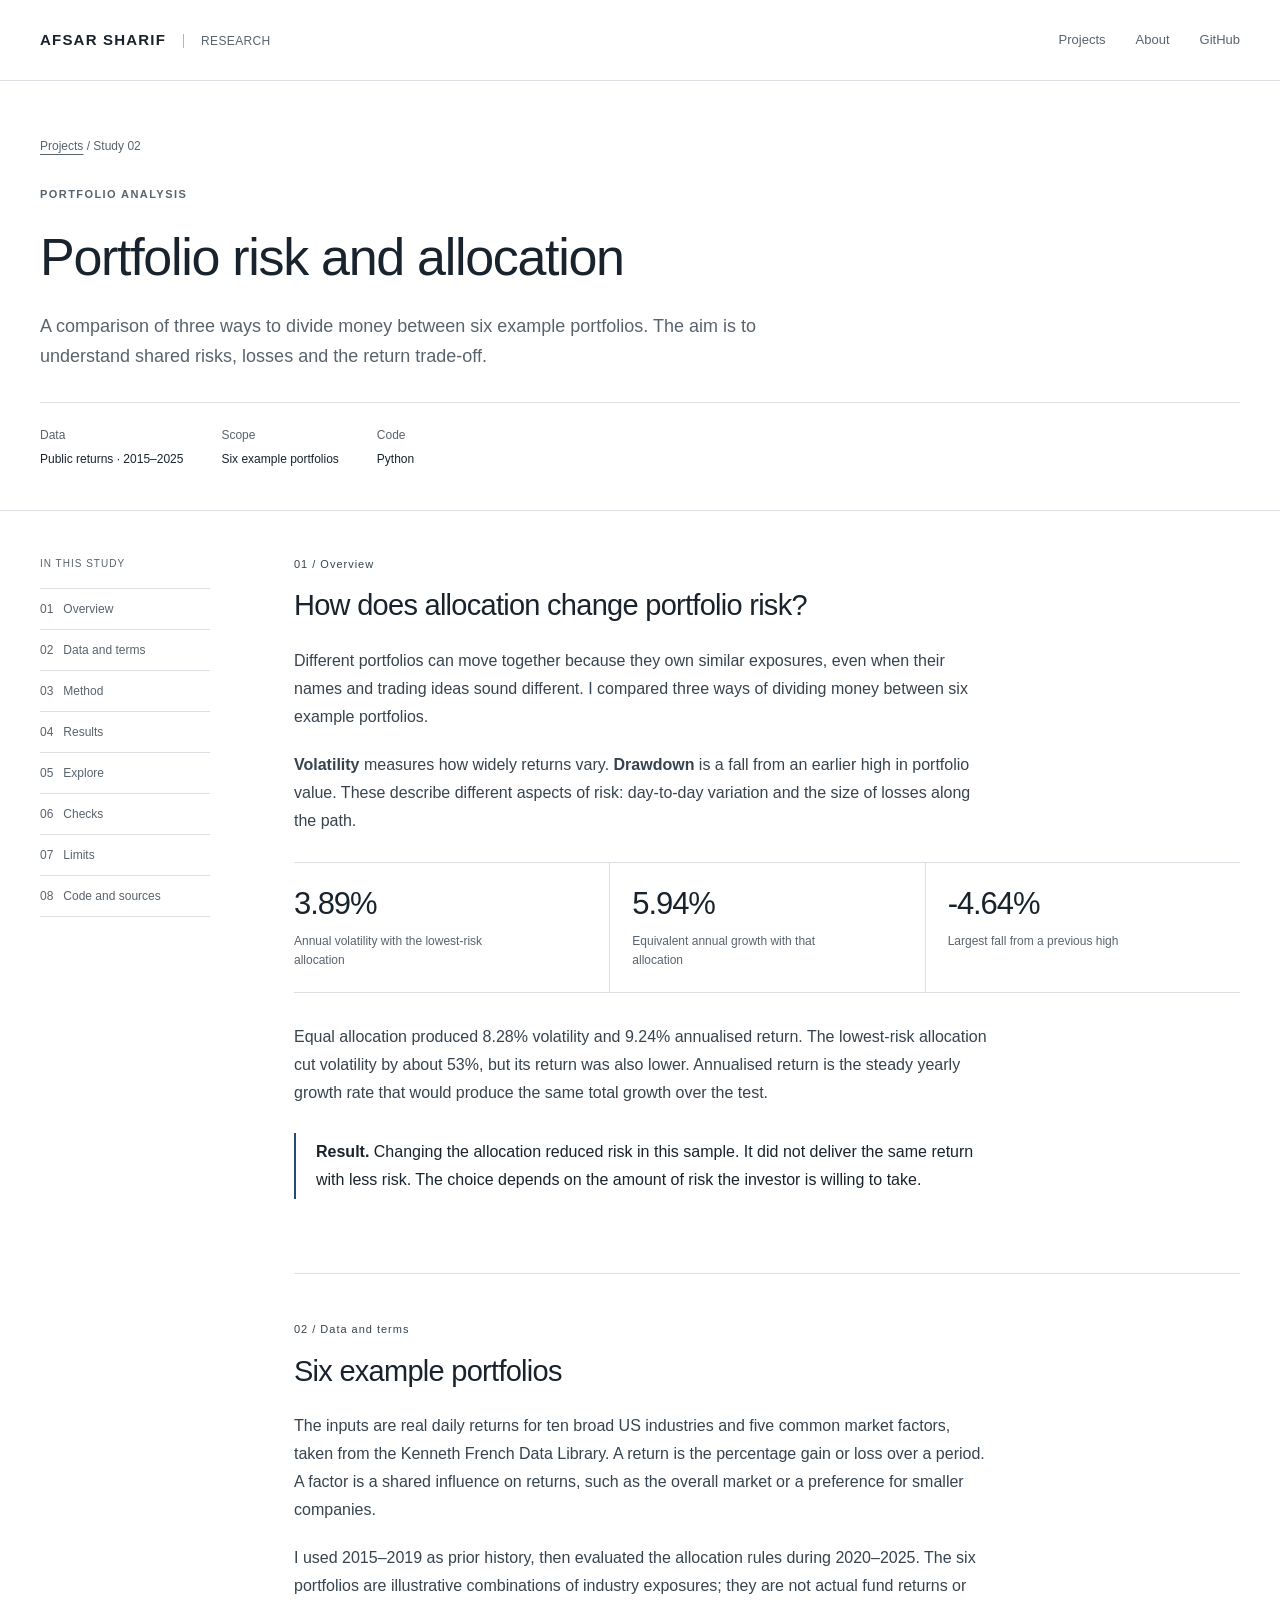
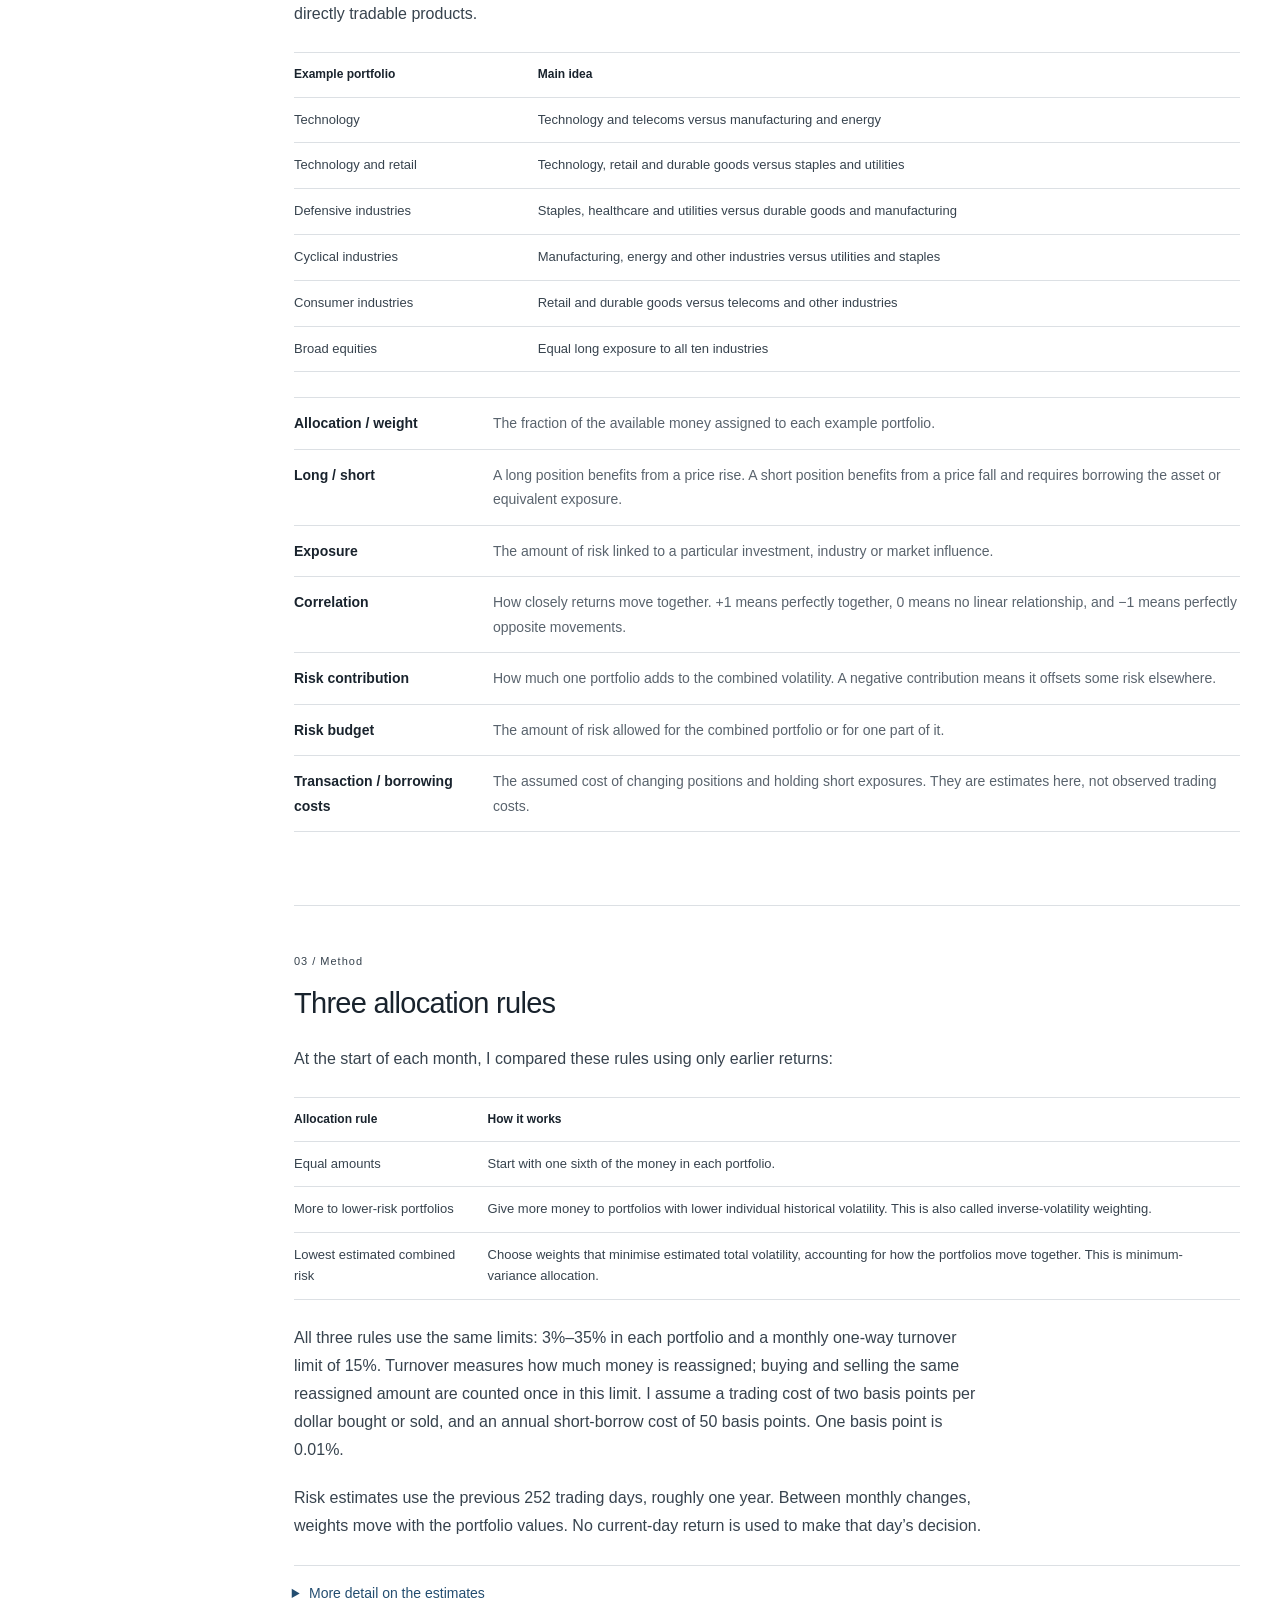
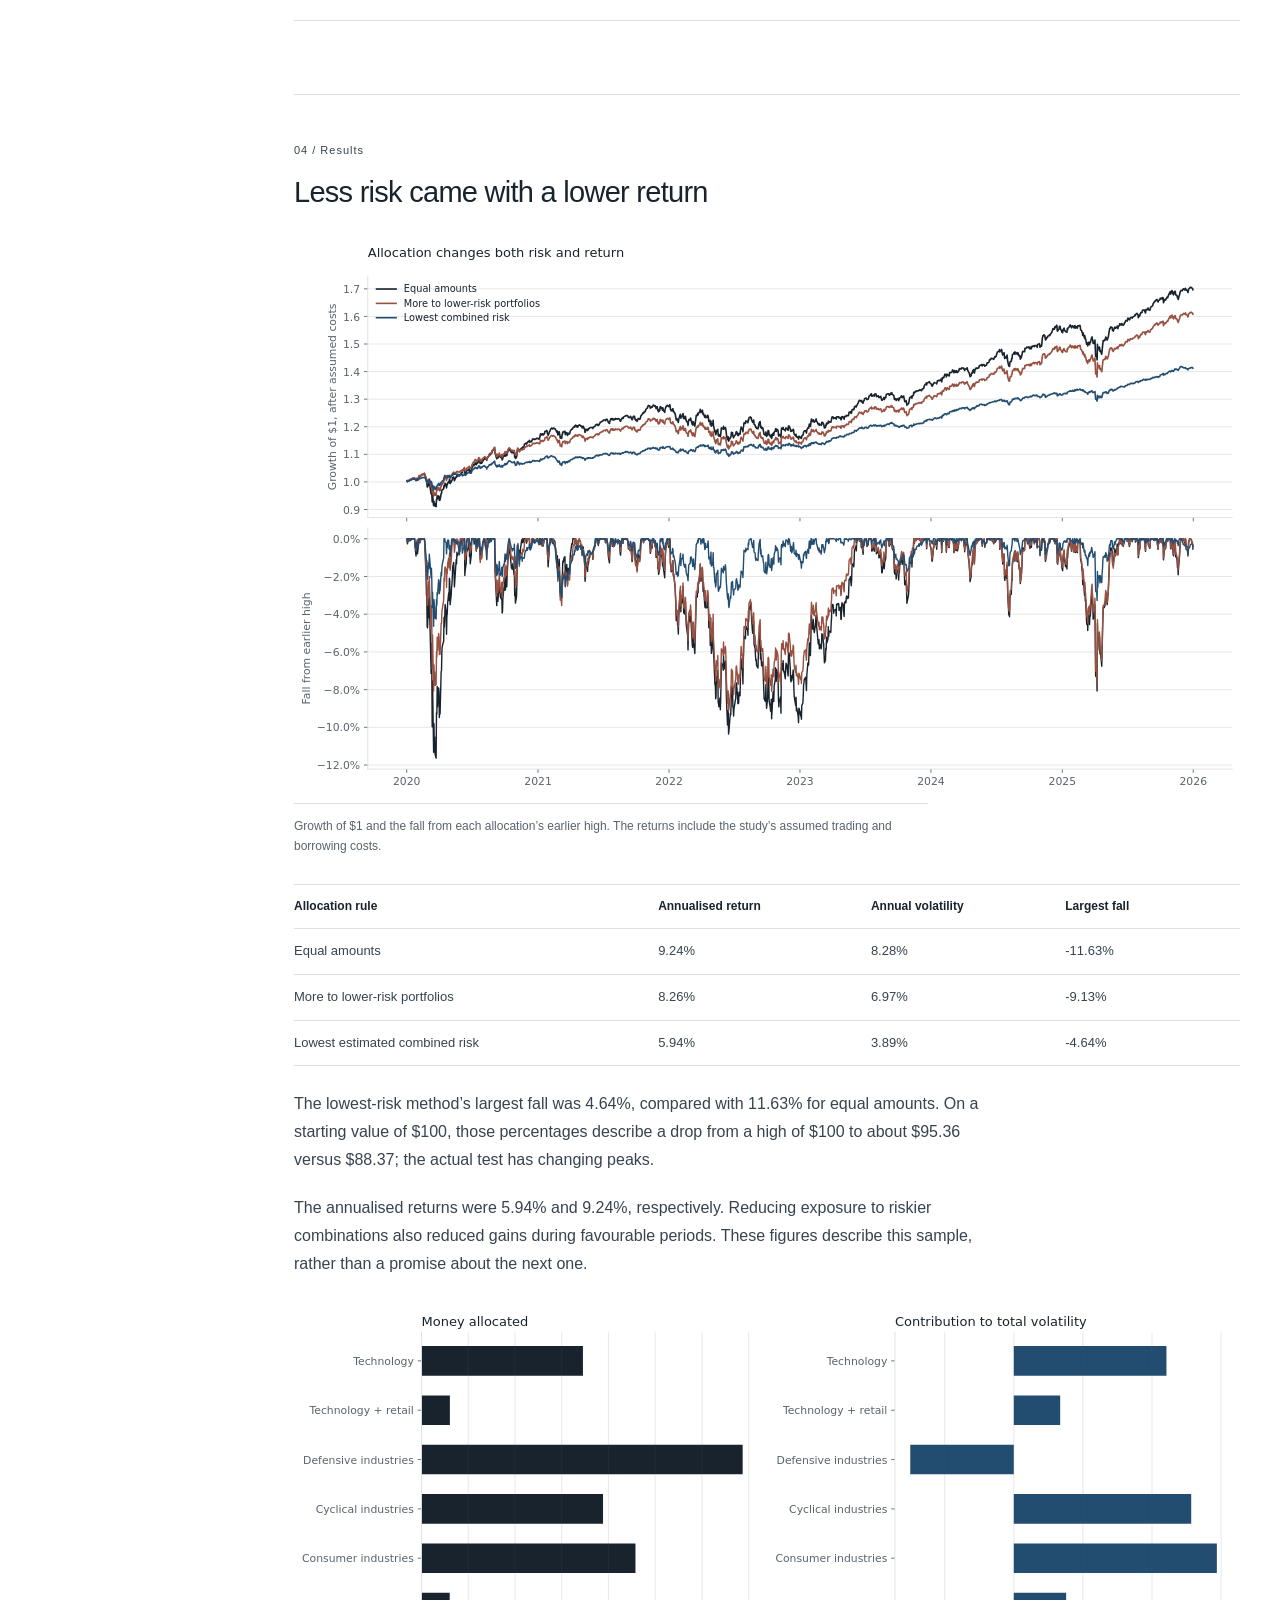
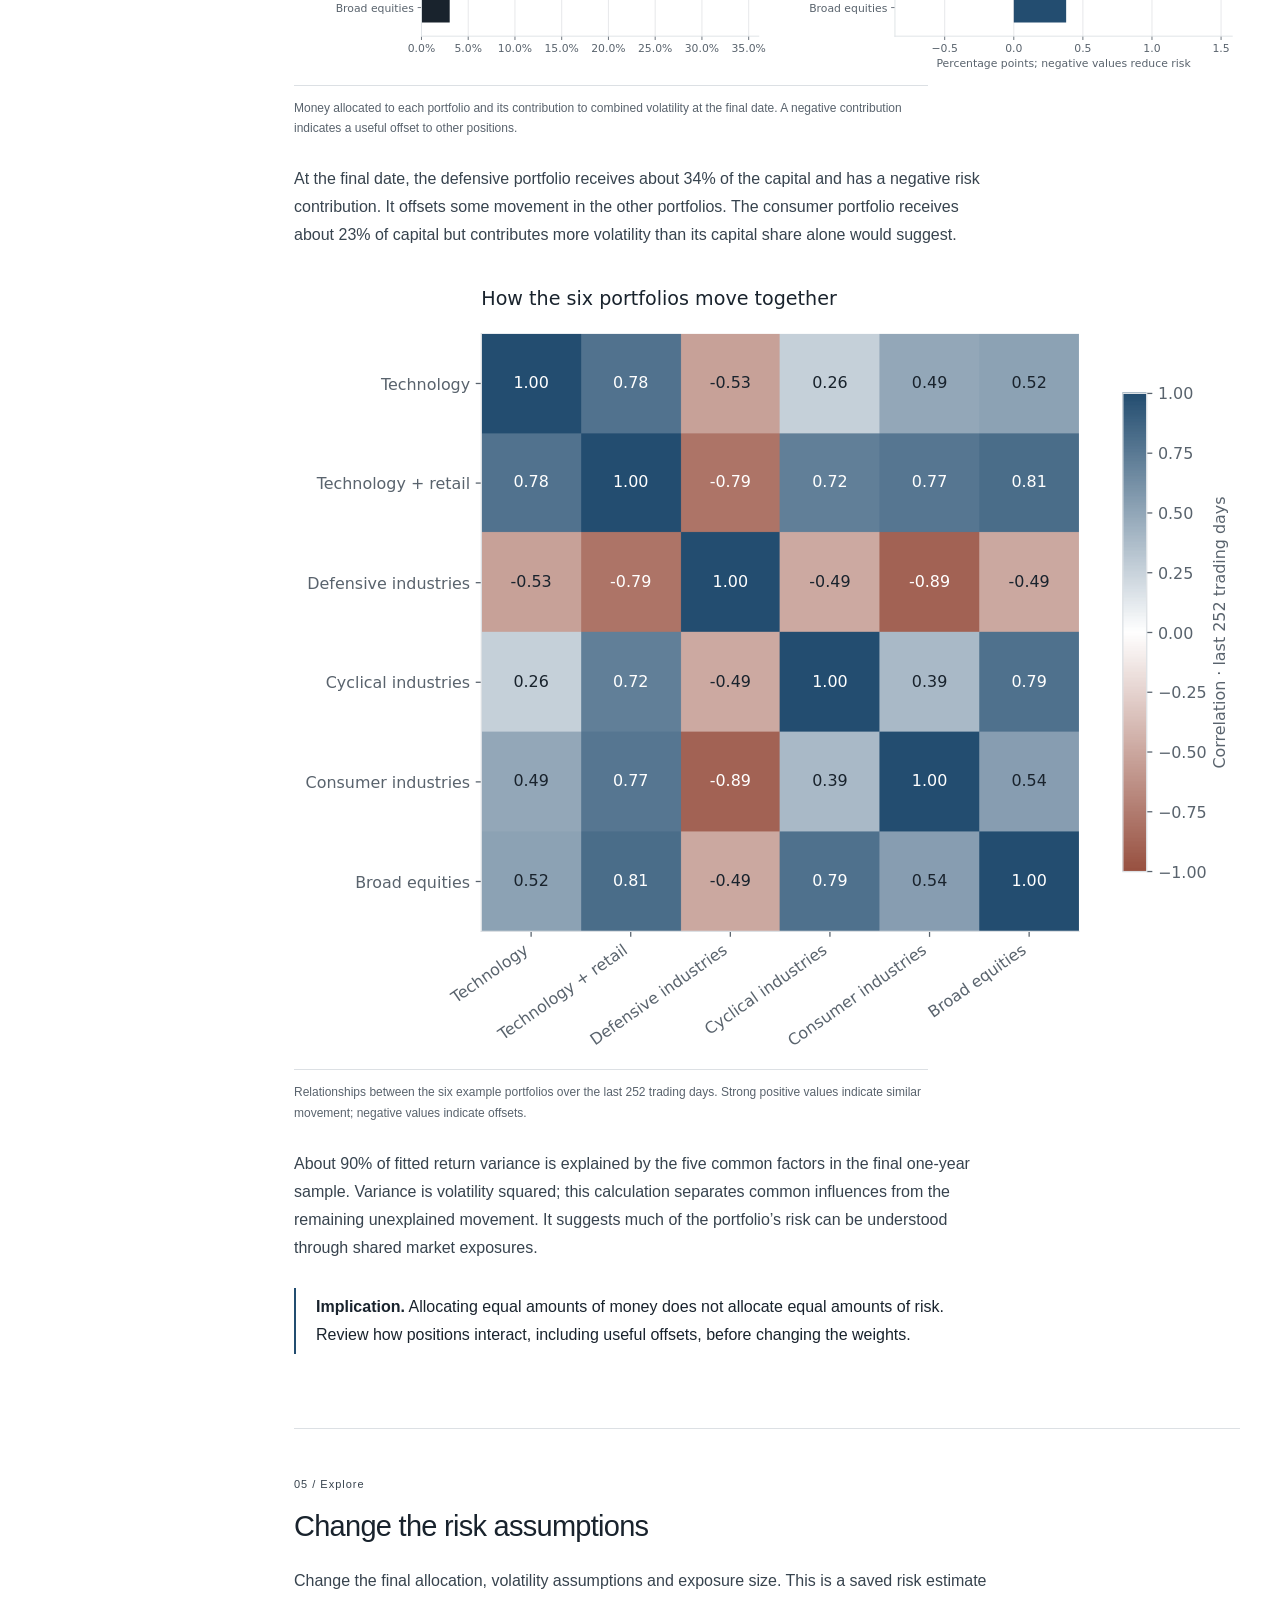
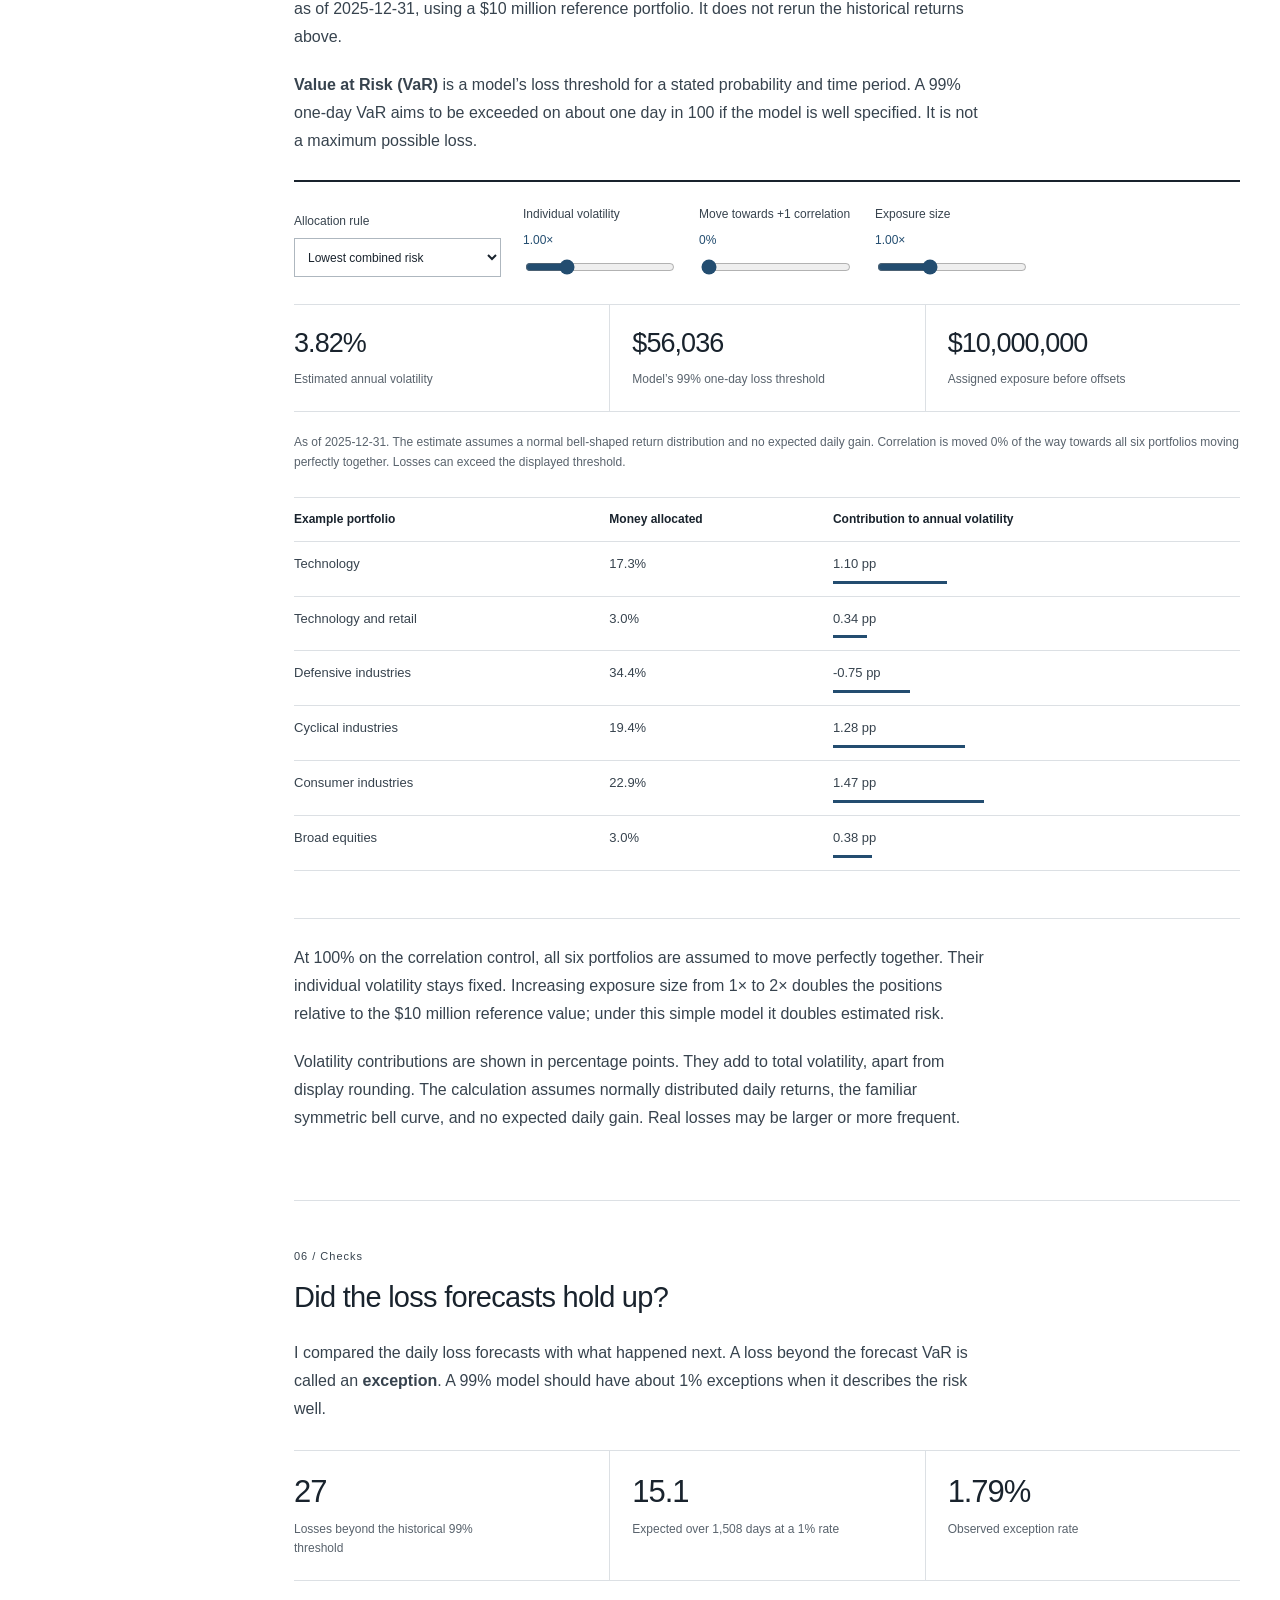
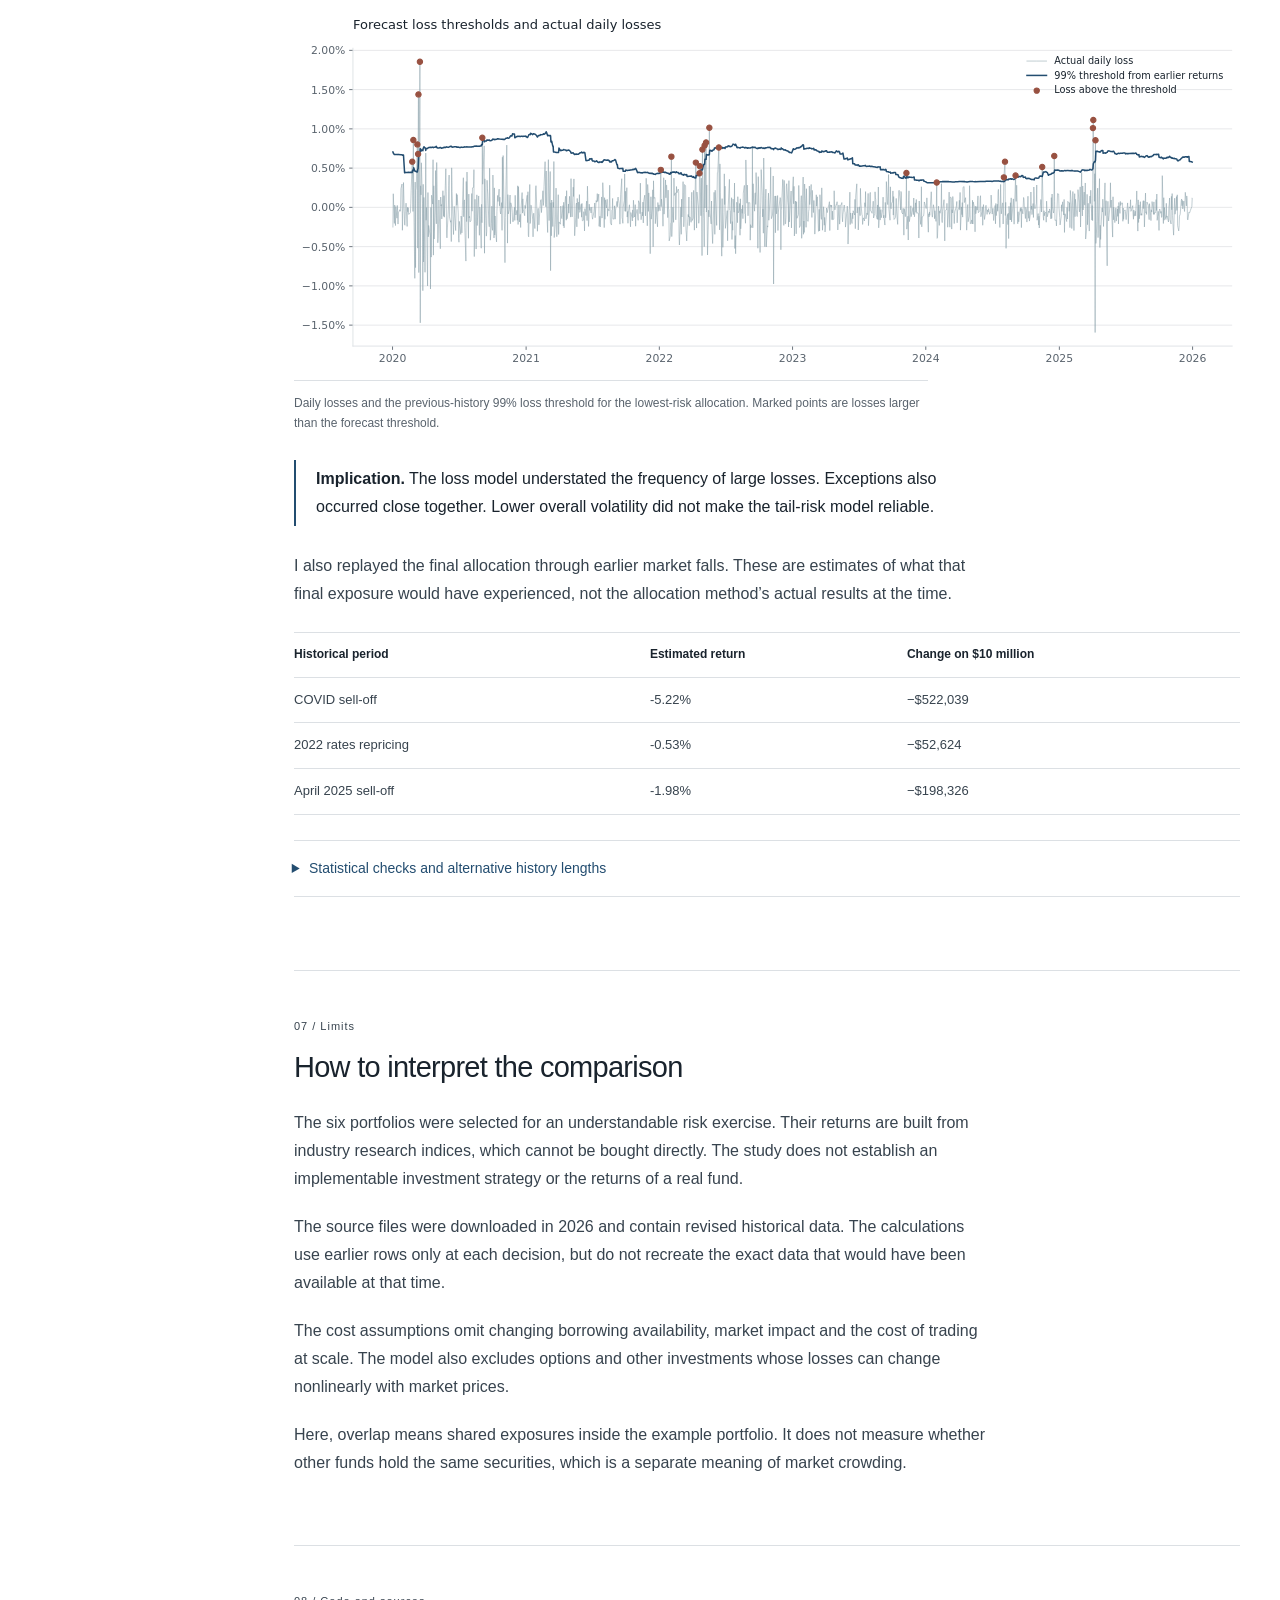
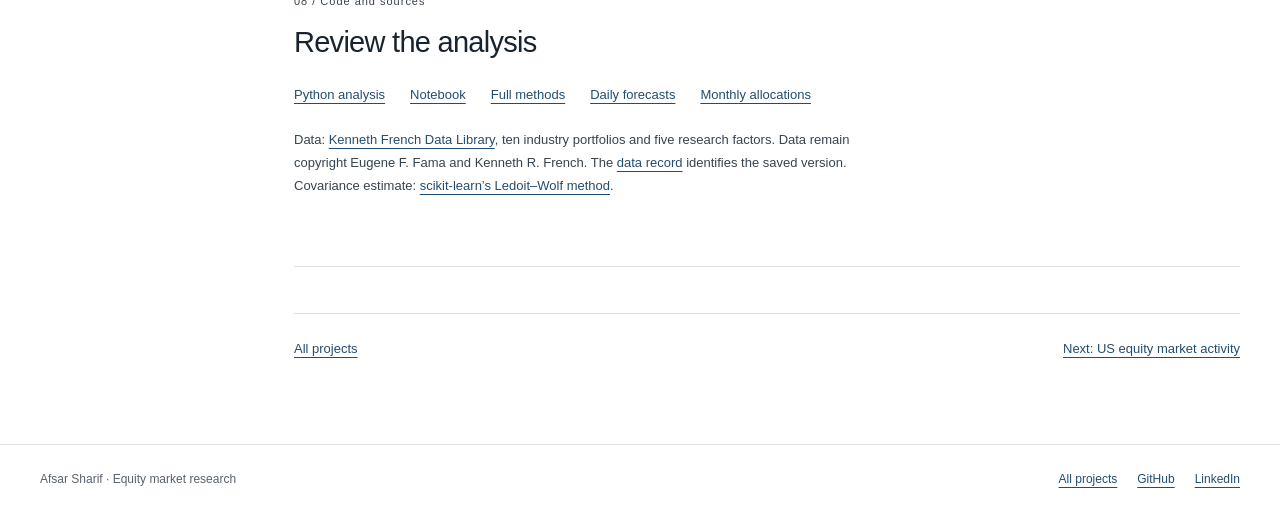
==== commit 1ba14a59: "Simplify project writing and give all research pages a restrained shared design" ====
--- a/projects/portfolio-risk.html
+++ b/projects/portfolio-risk.html
@@ -1,28 +1,26 @@
 <!doctype html>
 <html lang="en"><head><meta charset="utf-8"><meta name="viewport" content="width=device-width,initial-scale=1">
-<meta name="description" content="A daily risk research system that reveals shared exposures, validates tail forecasts and compares constrained capital-allocation rules on public historical data."><title>Portfolio Risk and Crowding Lab | Afsar Sharif</title>
-<link rel="stylesheet" href="../assets/css/portfolio.css?v=4"><link rel="stylesheet" href="../assets/css/strategist-lab.css?v=1"></head>
-<body><header class="site-header"><nav class="nav shell" aria-label="Primary navigation"><a class="brand" href="../index.html"><span class="brand-mark">AS</span><span>Afsar Sharif</span></a><ul class="nav-links"><li><a href="../index.html#work">Selected work</a></li><li><a href="https://github.com/afsar20/AfsarSharifProjects.github.io/tree/main/research/strategist_lab">Research code</a></li></ul></nav></header>
-<main><section class="project-hero"><div class="shell"><div class="breadcrumbs"><a href="../index.html">Portfolio</a> / Quantitative research</div><span class="lab-status public">PUBLIC HISTORICAL RETURNS · ILLUSTRATIVE BOOKS AND COSTS</span><p class="eyebrow">Factor attribution · stress testing · capital allocation</p><h1>Portfolio Risk and Crowding Lab</h1><p class="lede">A daily risk research system that reveals shared exposures, validates tail forecasts and compares constrained capital-allocation rules on public historical data.</p><div class="lab-anchor-nav"><a href="#question">Question</a><a href="#scenario">Scenarios</a><a href="#method">Methods</a><a href="#results">Results</a><a href="#validation">Validation</a><a href="#code">Code</a></div></div></section><section class="lab-section" id="question"><div class="shell"><p class="eyebrow">Research question</p><h2>Are six books really six independent risks?</h2><div class="lab-summary"><div class="lab-stat"><strong>2015–2025</strong><span>Frozen public daily input window</span></div><div class="lab-stat"><strong>6 books</strong><span>Disclosed industry tilts with overlapping exposures</span></div><div class="lab-stat"><strong>1,508</strong><span>Walk-forward evaluation sessions, 2020–2025</span></div></div>
-<p>Six book names can create an impression of diversification while sharing the same market, growth or industry exposures. This study asks how much risk is actually diversified, which books contribute to losses, and what happens when capital allocation changes.</p>
-<p><strong>Main finding:</strong> in this historical illustration, minimum-variance allocation reduced realised annual volatility by 53%, from 8.28% to 3.89%. Its annualised return also fell, from 9.24% to 5.94%. Risk reduction comes with an observable return trade-off.</p>
-<div class="lab-note"><p><strong>Data distinction.</strong> Industry and factor returns are real public research data. Book definitions, capital allocations, financing and transaction costs are illustrative. The industry indices are not directly tradable and the books are not QRT or hedge-fund performance.</p></div></div></section><section class="lab-section" id="scenario"><div class="shell"><p class="eyebrow">Interactive stress tool</p><h2>Explore the risk budget</h2><p>Change the final capital allocation, marginal volatility, common correlation shock or exposure scale. Calculations use the last 252 sessions available at 2025-12-31; the snapshot forecasts the following session. Historical backtest returns below do not change when these controls move.</p>
-<div class="lab-panel"><div class="lab-controls"><label>Capital allocation<select id="allocation-filter"><option value="minimum_variance">Minimum variance</option><option value="equal">Equal allocation</option><option value="inverse_vol">Inverse volatility</option></select></label>
-<label>Volatility multiplier <output id="vol-value">1.00×</output><input id="vol-multiplier" type="range" min="50" max="250" step="5" value="100"></label>
-<label>Correlation blend to +1 <output id="corr-value">0%</output><input id="correlation-blend" type="range" min="0" max="100" step="5" value="0"></label>
-<label>Exposure scale <output id="leverage-value">1.00×</output><input id="leverage" type="range" min="50" max="200" step="5" value="100"></label></div>
-<div class="lab-summary" aria-live="polite"><div class="lab-stat"><strong id="risk-vol">—</strong><span>Modelled annual volatility</span></div><div class="lab-stat"><strong id="risk-var">—</strong><span>Normal 99% one-day VaR on $10m NAV</span></div><div class="lab-stat"><strong id="risk-budget">—</strong><span>Capital deployed before netting book exposures</span></div></div>
-<p class="lab-live" id="risk-live" aria-live="polite"></p><div class="lab-table-wrap"><table class="lab-table"><thead><tr><th scope="col">Book</th><th scope="col">Capital weight</th><th scope="col">Annual volatility contribution</th></tr></thead><tbody id="risk-table-body"></tbody></table></div>
-<p class="lab-foot">The correlation shock is a convex blend towards a matrix of ones, preserving a valid covariance matrix. Exposure scaling multiplies risk linearly; funding costs and market-impact feedback are excluded from this instantaneous scenario.</p><noscript><p>Enable JavaScript to explore scenarios. Static results are available below.</p></noscript></div></div></section><section class="lab-section" id="method"><div class="shell"><p class="eyebrow">Research design</p><h2>Build an auditable capital-allocation experiment</h2><ol class="lab-list"><li><strong>Inputs and books.</strong> Use ten value-weighted US industry return series and the five Fama–French factors. Define six fixed 100%-gross industry books with disclosed long and short weights. Add cash financing, a 50 bps annual short-borrow assumption and daily internal rebalance costs.</li>
-<li><strong>Risk estimation.</strong> Estimate book covariance with Ledoit–Wolf shrinkage from the previous 252 sessions. Estimate factor sensitivities by OLS on the same window and reconcile common-factor and residual sample variance separately from the shrinkage model.</li>
-<li><strong>Capital decisions.</strong> At the first session of each month, compare equal allocation, inverse volatility and minimum variance under identical 3%–35% book bounds and a 15% one-way turnover budget. Between decisions, sleeve weights drift self-financingly with returns.</li>
-<li><strong>Costs and chronology.</strong> Charge 2 bps per dollar of gross allocation trading, including initial deployment. Each forecast and allocation excludes the current session return; forecast cash carry uses the prior session RF. The implementation records the maximum input date for every forecast.</li>
-<li><strong>Evaluation.</strong> Evaluate 2020–2025 using rules fixed in code, without optimising expected return. Compare realised volatility, drawdown, return, turnover, tail-risk exceptions, fixed-exposure historical stresses and lookback sensitivity.</li></ol>
-<details class="lab-method"><summary>Risk contributions and factor attribution</summary><p>For book weights <var>w</var> and daily covariance <var>Σ</var>, daily volatility is <code>σ = √(wᵀΣw)</code>. Book <var>i</var> contributes <code>RCᵢ = wᵢ(Σw)ᵢ / σ</code>. Contributions sum exactly to portfolio volatility; a negative contribution is a hedge.</p><p>The factor model is <code>book excess return = intercept + β × factor returns + residual</code>. OLS with an intercept makes factor and residual covariance orthogonal in the fitted sample. The intercept is a sample residual mean, not proof of skill.</p><p>Historical VaR is the negative 1% empirical return quantile of 252 prior scenarios at the current starting allocation. Expected shortfall averages the scenarios at or below that quantile. Normal VaR uses zero expected excess return and shrunken covariance. These are different models and are assessed separately.</p></details></div></section><section class="lab-section" id="results"><div class="shell"><p class="eyebrow">Walk-forward evidence</p><h2>Assess the risk and return trade-off</h2><figure class="lab-figure"><img loading="lazy" src="../assets/images/strategist/portfolio-performance.svg" alt="All three allocations use the same disclosed book universe, costs and constraints. This is a retrospective walk-forward exercise on revised source files, not a pristine historical point-in-time test."><figcaption>All three allocations use the same disclosed book universe, costs and constraints. This is a retrospective walk-forward exercise on revised source files, not a pristine historical point-in-time test.</figcaption></figure><div class="lab-table-wrap"><table class="lab-table"><thead><tr><th scope="col">Capital rule</th><th scope="col">Annualised return</th><th scope="col">Annual volatility</th><th scope="col">Maximum drawdown</th><th scope="col">Excess Sharpe</th></tr></thead><tbody><tr><td>Equal allocation</td><td>9.24%</td><td>8.28%</td><td>-11.63%</td><td>0.77</td></tr><tr><td>Inverse volatility</td><td>8.26%</td><td>6.97%</td><td>-9.13%</td><td>0.77</td></tr><tr><td>Minimum variance</td><td>5.94%</td><td>3.89%</td><td>-4.64%</td><td>0.77</td></tr></tbody></table></div><p>A paired 20-session moving-block bootstrap estimates a minimum-variance/equal-allocation volatility ratio of 0.47, with a 95% interval [0.45, 0.49]. This describes sampling uncertainty conditional on the chosen books and rules; it excludes design and model uncertainty.</p></div></section><section class="lab-section" id="exposure"><div class="shell"><p class="eyebrow">Portfolio deep dive</p><h2>Look through book labels to their exposures</h2><figure class="lab-figure"><img loading="lazy" src="../assets/images/strategist/risk-contributions.svg" alt="Final capital weights and signed Euler contributions. Capital allocation is not the same quantity as risk allocation."><figcaption>Final capital weights and signed Euler contributions. Capital allocation is not the same quantity as risk allocation.</figcaption></figure><figure class="lab-figure"><img loading="lazy" src="../assets/images/strategist/correlation.svg" alt="Last-window return correlations reveal similar and offsetting books; this is return co-movement, not evidence of external-manager crowding."><figcaption>Last-window return correlations reveal similar and offsetting books; this is return co-movement, not evidence of external-manager crowding.</figcaption></figure><figure class="lab-figure"><img loading="lazy" src="../assets/images/strategist/factor-stress.svg" alt="Market, size, value, profitability and investment betas describe common exposures. The correlation shock changes co-movement while preserving the individual book volatilities."><figcaption>Market, size, value, profitability and investment betas describe common exposures. The correlation shock changes co-movement while preserving the individual book volatilities.</figcaption></figure><p>At the final snapshot, 90% of fitted sample variance is explained by the five-factor common component. The underlying industry exposure is 44% gross after cross-book netting, versus 100% before netting. Return correlations alone cannot identify shared stock holdings.</p></div></section><section class="lab-section" id="validation"><div class="shell"><p class="eyebrow">Risk validation</p><h2>Challenge the tail model and allocation rules</h2><div class="lab-note"><p><strong>Adverse finding:</strong> historical 99% VaR produced 27 exceptions versus 15.1 expected, with an exception rate of 1.79%. Coverage and independence tests both reject at the 5% level in this sample. The model understates and clusters tail losses; this warrants a different volatility or tail specification before operational use.</p></div><figure class="lab-figure"><img loading="lazy" src="../assets/images/strategist/var-backtest.svg" alt="Historical 99% VaR exceptions are checked against realised returns. Clusters of exceptions can expose slow adaptation even when average coverage looks reasonable."><figcaption>Historical 99% VaR exceptions are checked against realised returns. Clusters of exceptions can expose slow adaptation even when average coverage looks reasonable.</figcaption></figure><div class="lab-table-wrap"><table class="lab-table"><thead><tr><th scope="col">Minimum-variance risk model</th><th scope="col">Exceptions / expected</th><th scope="col">Exception rate</th><th scope="col">Kupiec p</th><th scope="col">Independence p</th></tr></thead><tbody><tr><td>Historical 95%</td><td>88 / 75.4</td><td>5.84%</td><td>0.146</td><td>0.041</td></tr><tr><td>Historical 99%</td><td>27 / 15.1</td><td>1.79%</td><td>0.005</td><td>0.001</td></tr><tr><td>Normal 99%</td><td>27 / 15.1</td><td>1.79%</td><td>0.005</td><td>0.011</td></tr></tbody></table></div><p>Kupiec tests average exception coverage; Christoffersen tests dependence between consecutive exception indicators. Small p-values are evidence against the respective model property. These asymptotic diagnostics have limited power for rare events; a large p-value does not validate a tail model.</p><div class="lab-table-wrap"><table class="lab-table"><thead><tr><th scope="col">Historical scenario</th><th scope="col">Window</th><th scope="col">Frozen final-allocation return</th><th scope="col">P&amp;L on $10m</th></tr></thead><tbody><tr><td>COVID sell-off</td><td>2020-02-19 to 2020-03-23</td><td>-5.22%</td><td>$-522,039</td></tr><tr><td>2022 rates repricing</td><td>2022-01-03 to 2022-12-30</td><td>-0.53%</td><td>$-52,624</td></tr><tr><td>April 2025 sell-off</td><td>2025-04-02 to 2025-04-08</td><td>-1.98%</td><td>$-198,326</td></tr></tbody></table></div><p>Historical stresses replay each book’s compounded returns using the final allocation without reallocating between books. They are counterfactual exposures to past shocks, not the portfolio’s realised returns in those windows. Daily internal book maintenance and borrow assumptions remain in the book returns.</p><h3>Keep the full lookback comparison</h3><div class="lab-table-wrap"><table class="lab-table"><thead><tr><th scope="col">Prior sessions</th><th scope="col">Equal volatility</th><th scope="col">Inverse-volatility volatility</th><th scope="col">Minimum-variance volatility</th></tr></thead><tbody><tr><td>126</td><td>8.28%</td><td>7.04%</td><td>3.87%</td></tr><tr><td>252</td><td>8.28%</td><td>6.97%</td><td>3.89%</td></tr><tr><td>504</td><td>8.28%</td><td>6.83%</td><td>3.91%</td></tr></tbody></table></div></div></section><section class="lab-section" id="limits"><div class="shell"><p class="eyebrow">Limitations</p><h2>Where the evidence stops</h2><ul class="lab-list"><li><strong>Revised indices:</strong> the frozen 2015–2025 inputs were downloaded in 2026. The source uses revised CRSP data and changed its US research-return process in 2025. Availability dates and historical vintages are not reconstructed.</li><li><strong>Book construction:</strong> these fixed tilts were selected for an interpretable risk exercise. Their labels do not represent discovered alpha strategies, a current-stock survivor universe or live hedge-fund books. There is no untouched prospective holdout.</li><li><strong>Implementation:</strong> industry portfolios are research indices. Real replication needs securities, corporate actions, borrow availability, spreads, volume, funding, FX and transaction-level impact. The cost grid is an assumption check, not an estimate of trading capacity.</li><li><strong>Risk model:</strong> linear factors, 252-session covariance and normal scenarios miss nonlinear payoffs, jump risk and fast regime changes. A historical 99% tail in 252 sessions rests on only a few observations.</li><li><strong>Crowding interpretation:</strong> this measures internal exposure overlap and return co-movement. It does not measure how many outside funds hold the same positions or predict a crowded unwind.</li><li><strong>Decision scope:</strong> a minimum-variance allocation is a risk-budget illustration. It ignores expected alpha, liquidity horizons, manager capacity and the cost of withdrawing capital, so it is not an investment recommendation.</li></ul></div></section><section class="lab-section" id="code"><div class="shell"><p class="eyebrow">Code and data</p><h2>Reproduce the complete analysis</h2><p>The frozen inputs, source hashes, book weights, daily forecasts, monthly allocation decisions, risk metrics and sensitivity results are committed alongside the code.</p><pre class="lab-code">python -m pip install -r research/strategist_lab/requirements.txt
-python -m research.strategist_lab --project portfolio
-python -m research.strategist_lab.robustness
-python -m unittest discover -s research/strategist_lab/tests -v</pre>
-<div class="lab-downloads"><a href="https://github.com/afsar20/AfsarSharifProjects.github.io/tree/main/research/strategist_lab/portfolio.py">Python risk engine</a><a href="../research/strategist_lab/results/portfolio/walk_forward.csv">Daily forecasts CSV</a><a href="../research/strategist_lab/results/portfolio/allocations.csv">Allocation history CSV</a><a href="../research/strategist_lab/results/portfolio/metrics.json">Full metrics JSON</a><a href="https://github.com/afsar20/AfsarSharifProjects.github.io/tree/main/research/strategist_lab/METHODOLOGY.md">Methods and accounting</a></div>
-<p class="lab-foot">Primary sources: <a href="https://mba.tuck.dartmouth.edu/pages/faculty/ken.french/data_library.html">Kenneth French Data Library</a>, <a href="https://mba.tuck.dartmouth.edu/pages/faculty/ken.french/Data_Library/det_10_ind_port.html">ten-industry portfolio construction</a>, and <a href="https://scikit-learn.org/stable/modules/generated/sklearn.covariance.LedoitWolf.html">Ledoit–Wolf implementation</a>. Underlying data copyright: Eugene F. Fama and Kenneth R. French. Download vintage and hashes: <a href="../data/strategist_lab/manifest.json">manifest</a>.</p></div></section></main>
-<footer class="site-footer"><div class="shell footer-grid"><p>Reproducible research · assumptions and source data disclosed</p><div class="footer-links"><a href="../index.html">Portfolio</a><a href="https://github.com/afsar20/AfsarSharifProjects.github.io/tree/main/research/strategist_lab">GitHub source</a></div></div></footer>
-<script id="lab-data" type="application/json">{"project":"portfolio","data_type":"REAL INDUSTRY/FACTOR RETURNS; ILLUSTRATIVE FIXED BOOKS","as_of":"2025-12-31","data_start":"2015-01-02","evaluation_start":"2020-01-02","evaluation_end":"2025-12-31","lookback":252,"sessions":1508,"nav_usd":10000000.0,"book_names":["Technology tilt","Digital consumer","Defensive spread","Cyclical spread","Consumer relative","Diversified equity"],"factor_names":["Mkt-RF","SMB","HML","RMW","CMA"],"industries":["NoDur","Durbl","Manuf","Enrgy","HiTec","Telcm","Shops","Hlth","Utils","Other"],"book_weights":[[0.0,0.0,-0.2,-0.2,0.5,0.1,0.0,0.0,0.0,0.0],[-0.15,0.1,0.0,0.0,0.3,0.0,0.3,0.0,-0.15,0.0],[0.2,-0.2,-0.2,0.0,0.0,0.0,0.0,0.2,0.2,0.0],[-0.15,0.0,0.25,0.25,0.0,0.0,0.0,0.0,-0.2,0.15],[0.0,0.25,0.0,0.0,0.0,-0.25,0.25,0.0,0.0,-0.25],[0.1,0.1,0.1,0.1,0.1,0.1,0.1,0.1,0.1,0.1]],"weights":[0.17272026143466174,0.030400629361167483,0.34357678649237905,0.19420785758898654,0.2288952451427152,0.030199219980090043],"snapshot_weights":{"equal":[0.16682747406466447,0.16798426623722304,0.16272827839880877,0.169431064284783,0.16615758535083078,0.16687133166368992],"inverse_vol":[0.1996145138907809,0.13407915853547103,0.17749229449975384,0.2077631287813957,0.15655735292134543,0.12449355137125305],"minimum_variance":[0.17272026143466174,0.030400629361167483,0.34357678649237905,0.19420785758898654,0.2288952451427152,0.030199219980090043]},"covariance_daily":[[4.438346909912907e-05,4.5948016314932025e-05,-2.2193706446892086e-05,9.888551973871362e-06,2.3437015573177184e-05,3.255887942425788e-05],[4.5948016314932025e-05,9.581761444596714e-05,-5.035210306352496e-05,4.1138566628551756e-05,5.6121516374590006e-05,7.855866250229001e-05],[-2.2193706446892086e-05,-5.035210306352496e-05,5.1188902726470193e-05,-1.9956575243918722e-05,-4.646617572205125e-05,-3.3789431695864865e-05],[9.888551973871362e-06,4.1138566628551756e-05,-1.9956575243918722e-05,4.272420201817664e-05,1.8156914405510566e-05,4.889141654356679e-05],[2.3437015573177184e-05,5.6121516374590006e-05,-4.646617572205125e-05,1.8156914405510566e-05,6.610799644225193e-05,4.286296542437741e-05],[3.255887942425788e-05,7.855866250229001e-05,-3.3789431695864865e-05,4.889141654356679e-05,4.286296542437741e-05,0.00011033795389229836]],"correlation":[[1.0,0.7845522595304337,-0.5346599930438739,0.26434587094329304,0.4893685838354843,0.5157485285192708],[0.7845522595304337,1.0,-0.7921580184572079,0.7181833681945865,0.765260911618359,0.8126601912297479],[-0.5346599930438739,-0.7921580184572079,1.0,-0.4915468776033348,-0.893942951477543,-0.4931607822602237],[0.26434587094329304,0.7181833681945865,-0.4915468776033348,1.0,0.38762064494980353,0.7918305352008393],[0.4893685838354843,0.765260911618359,-0.893942951477543,0.38762064494980353,1.0,0.5422203150403702],[0.5157485285192708,0.8126601912297479,-0.4931607822602237,0.7918305352008393,0.5422203150403702,1.0]],"shrinkage":0.08968735645106096,"annual_vol":0.038238061826152796,"risk_contributions_annual":[0.01104793357901769,0.003357258088907997,-0.007491895771909766,0.01283964931194057,0.014695566045660384,0.0037895505725359276],"risk_shares_absolute":[0.20758265410672286,0.0630804430197118,0.1407672844429104,0.24124769242223856,0.27611902094998425,0.07120290505843195],"effective_risk_books":4.84502824758645,"largest_pc_share":0.6894729647896128,"net_industry_weights":[0.03804400625396172,-0.005431561078671265,-0.051687523190152525,0.017027834108323286,0.09850024152369012,-0.03693186314420362,0.06936392209203805,0.07173527929648482,0.028333613374512387,-0.025072710649321817],"gross_before_netting":1.0,"gross_after_netting":0.44212855471135964,"net_exposure":0.20388123858666118,"factor_model":{"book_betas":[[0.28022457982198323,-0.1600606253589466,-0.4221776464136317,-0.08231442465802133,0.033494180447764844],[0.684059103845394,0.07621705397041038,-0.29137802230243176,0.05526661226011487,-0.14425103961905664],[-0.2641690539477416,-0.13684691947853694,0.19782264339446687,-0.008711917478581556,0.25252316921808804],[0.4665473019381744,0.1631106783883004,0.18716954658464333,0.11641356896980727,-0.060583325312977505],[0.2948224091035636,0.13704627069121755,-0.29267501017583775,0.019299361335698893,-0.2459684995417486],[0.9009586807141177,0.01144412813127047,0.26784985812205103,0.016263037749834668,0.029192887478760508]],"portfolio_beta":[0.1637327842888287,-0.008953872616099492,-0.036362705373715803,0.011986651159610453,0.020975724824058344],"daily_intercepts":[0.00015104277832586887,1.0082798442259535e-05,5.70794405122907e-05,-6.498429122396951e-05,5.6300376307484525e-06,-0.00015604646208983018],"common_variance":4.282476623999057e-06,"specific_variance":4.935038069178332e-07,"common_share":0.8966696337943139,"reconciliation_error":7.517417406881916e-21,"r_squared":[0.7574422102486393,0.8620275257100781,0.364365443065786,0.7121616214555568,0.37754175198011597,0.9341162510147849]},"performance":[{"method":"equal","cagr":0.09235922796058627,"annual_vol":0.08279013379710279,"excess_sharpe":0.766627140560153,"max_drawdown":-0.11633966154901798,"total_return":0.696617393860171,"allocation_cost_bps":5.332803058099844,"mean_one_way_turnover":0.011735222035562832},{"method":"inverse_vol","cagr":0.0826143870801761,"annual_vol":0.0696999784134677,"excess_sharpe":0.7677592381620761,"max_drawdown":-0.09130439058062867,"total_return":0.608035240674087,"allocation_cost_bps":6.029858467098605,"mean_one_way_turnover":0.014189642489783823},{"method":"minimum_variance","cagr":0.059431354024261474,"annual_vol":0.038945611903227866,"excess_sharpe":0.7749745720869992,"max_drawdown":-0.046380634909108154,"total_return":0.41266423304373223,"allocation_cost_bps":8.067834460646392,"mean_one_way_turnover":0.021365614298050676}],"coverage":{"equal":{"var95":{"observations":1508,"exceptions":88,"expected_exceptions":75.4,"exception_rate":0.058355437665782495,"uc_lr":2.1083447641901785,"uc_p":0.1464977021975329,"independence_lr":4.192693152022002,"independence_p":0.040598553423999664,"conditional_coverage_p":0.042829894177855425,"transitions":[[1341,78],[78,10]]},"var99":{"observations":1508,"exceptions":28,"expected_exceptions":15.08,"exception_rate":0.01856763925729443,"uc_lr":8.92690423487403,"uc_p":0.002810002307139464,"independence_lr":6.018838078166709,"independence_p":0.014153962292568345,"conditional_coverage_p":0.0005682942903986148,"transitions":[[1454,25],[25,3]]},"normal_var99":{"observations":1508,"exceptions":35,"expected_exceptions":15.08,"exception_rate":0.023209549071618037,"uc_lr":19.36549116595893,"uc_p":1.0794004700292207e-05,"independence_lr":6.994225754897855,"independence_p":0.008177307137132628,"conditional_coverage_p":1.8882530652449038e-06,"transitions":[[1441,31],[31,4]]}},"inverse_vol":{"var95":{"observations":1508,"exceptions":86,"expected_exceptions":75.4,"exception_rate":0.05702917771883289,"uc_lr":1.5035086371946136,"uc_p":0.2201322890429906,"independence_lr":4.723553528733646,"independence_p":0.02975219761794748,"conditional_coverage_p":0.04444374339425108,"transitions":[[1345,76],[76,10]]},"var99":{"observations":1508,"exceptions":29,"expected_exceptions":15.08,"exception_rate":0.019230769230769232,"uc_lr":10.217930598937187,"uc_p":0.0013908181747819695,"independence_lr":9.749781976682016,"independence_p":0.0017934398438735715,"conditional_coverage_p":4.61388011788286e-05,"transitions":[[1453,25],[25,4]]},"normal_var99":{"observations":1508,"exceptions":38,"expected_exceptions":15.08,"exception_rate":0.025198938992042442,"uc_lr":24.75416973478309,"uc_p":6.512775336656717e-07,"independence_lr":9.365201296722773,"independence_p":0.0022114371093843494,"conditional_coverage_p":3.900072833429034e-08,"transitions":[[1436,33],[33,5]]}},"minimum_variance":{"var95":{"observations":1508,"exceptions":88,"expected_exceptions":75.4,"exception_rate":0.058355437665782495,"uc_lr":2.1083447641901785,"uc_p":0.1464977021975329,"independence_lr":4.192693152022002,"independence_p":0.040598553423999664,"conditional_coverage_p":0.042829894177855425,"transitions":[[1341,78],[78,10]]},"var99":{"observations":1508,"exceptions":27,"expected_exceptions":15.08,"exception_rate":0.01790450928381963,"uc_lr":7.708672986091472,"uc_p":0.00549561363232509,"independence_lr":10.85271793074594,"independence_p":0.0009865085854813874,"conditional_coverage_p":9.32062798275532e-05,"transitions":[[1457,23],[23,4]]},"normal_var99":{"observations":1508,"exceptions":27,"expected_exceptions":15.08,"exception_rate":0.01790450928381963,"uc_lr":7.708672986091472,"uc_p":0.00549561363232509,"independence_lr":6.4141535081997745,"independence_p":0.011321428412149092,"conditional_coverage_p":0.0008575652854852309,"transitions":[[1456,24],[24,3]]}}},"historical_stress":[{"name":"COVID sell-off","start":"2020-02-19","end":"2020-03-23","sessions":24,"return":-0.05220392046950197,"pnl_usd":-522039.20469501975},{"name":"2022 rates repricing","start":"2022-01-03","end":"2022-12-30","sessions":251,"return":-0.005262449439226513,"pnl_usd":-52624.49439226513},{"name":"April 2025 sell-off","start":"2025-04-02","end":"2025-04-08","sessions":5,"return":-0.019832551875717242,"pnl_usd":-198325.51875717242}],"correlation_sensitivity":[{"correlation_blend":0,"annual_vol":0.038238061826152796,"normal_var99":0.0056036404142685205},{"correlation_blend":0.25,"annual_vol":0.06711081429044909,"normal_var99":0.009834830878776955},{"correlation_blend":0.5,"annual_vol":0.08686526012873966,"normal_var99":0.012729768691373223},{"correlation_blend":0.75,"annual_vol":0.10289453551933682,"normal_var99":0.015078797148897094},{"correlation_blend":1.0,"annual_vol":0.11674329729045059,"normal_var99":0.01710827974927077}],"cost_sensitivity":[{"extra_allocation_cost_bps":0,"cagr":0.059431354024261474},{"extra_allocation_cost_bps":2,"cagr":0.059288692503444373},{"extra_allocation_cost_bps":5,"cagr":0.059074719781843754},{"extra_allocation_cost_bps":10,"cagr":0.058718150721812634}],"assumptions":{"one_way_allocation_cost_bps":2.0,"borrow_cost_bps_annual":50.0,"allocation_cap":0.35,"allocation_floor":0.03,"monthly_one_way_turnover_cap":0.15},"risk_reconciliation_error":4.336808689942018e-19,"data_caveat":"Revised research indices, not directly tradable assets or real hedge fund books."}</script><script src="../assets/js/strategist-lab.js?v=1"></script></body></html>+<meta name="description" content="A comparison of three ways to divide money between six example portfolios. The aim is to understand shared risks, losses and the return trade-off."><title>Portfolio risk and allocation | Afsar Sharif</title>
+<link rel="stylesheet" href="../assets/css/portfolio.css?v=20261028">
+<link rel="stylesheet" href="../assets/css/strategist-lab.css?v=20261028"></head>
+<body><a class="skip-link" href="#main">Skip to content</a>
+<header class="site-header"><nav class="nav shell" aria-label="Main navigation">
+<a class="brand" href="../index.html">Afsar Sharif<span>Research</span></a>
+<ul class="nav-links"><li><a href="../index.html#work">Projects</a></li><li><a href="../index.html#about">About</a></li><li><a href="https://github.com/afsar20">GitHub</a></li></ul>
+</nav></header><main id="main"><div class="project-heading"><div class="shell">
+<div class="breadcrumbs"><a href="../index.html#work">Projects</a> / Study 02</div>
+<p class="kicker">Portfolio analysis</p><h1>Portfolio risk and allocation</h1><p class="lead">A comparison of three ways to divide money between six example portfolios. The aim is to understand shared risks, losses and the return trade-off.</p>
+<dl class="study-meta"><div><dt>Data</dt><dd>Public returns · 2015–2025</dd></div><div><dt>Scope</dt><dd>Six example portfolios</dd></div><div><dt>Code</dt><dd>Python</dd></div></dl></div></div>
+<div class="shell report-layout"><aside class="contents" aria-label="On this page"><p>In this study</p><ol><li><a href="#question">01 &nbsp; Overview</a></li><li><a href="#data">02 &nbsp; Data and terms</a></li><li><a href="#method">03 &nbsp; Method</a></li><li><a href="#results">04 &nbsp; Results</a></li><li><a href="#scenario">05 &nbsp; Explore</a></li><li><a href="#validation">06 &nbsp; Checks</a></li><li><a href="#limits">07 &nbsp; Limits</a></li><li><a href="#code">08 &nbsp; Code and sources</a></li></ol></aside>
+<article class="report"><section class="report-section" id="question"><p class="section-number">01 / Overview</p><h2>How does allocation change portfolio risk?</h2><p>Different portfolios can move together because they own similar exposures, even when their names and trading ideas sound different. I compared three ways of dividing money between six example portfolios.</p><p><strong>Volatility</strong> measures how widely returns vary. <strong>Drawdown</strong> is a fall from an earlier high in portfolio value. These describe different aspects of risk: day-to-day variation and the size of losses along the path.</p><div class="study-stats"><div class="study-stat"><strong>3.89%</strong><span>Annual volatility with the lowest-risk allocation</span></div><div class="study-stat"><strong>5.94%</strong><span>Equivalent annual growth with that allocation</span></div><div class="study-stat"><strong>-4.64%</strong><span>Largest fall from a previous high</span></div></div><p>Equal allocation produced 8.28% volatility and 9.24% annualised return. The lowest-risk allocation cut volatility by about 53%, but its return was also lower. Annualised return is the steady yearly growth rate that would produce the same total growth over the test.</p><div class="takeaway"><p><strong>Result.</strong> Changing the allocation reduced risk in this sample. It did not deliver the same return with less risk. The choice depends on the amount of risk the investor is willing to take.</p></div></section>
+<section class="report-section" id="data"><p class="section-number">02 / Data and terms</p><h2>Six example portfolios</h2><p>The inputs are real daily returns for ten broad US industries and five common market factors, taken from the Kenneth French Data Library. A return is the percentage gain or loss over a period. A factor is a shared influence on returns, such as the overall market or a preference for smaller companies.</p><p>I used 2015–2019 as prior history, then evaluated the allocation rules during 2020–2025. The six portfolios are illustrative combinations of industry exposures; they are not actual fund returns or directly tradable products.</p><div class="table-scroll"><table class="research-table"><thead><tr><th scope="col">Example portfolio</th><th scope="col">Main idea</th></tr></thead><tbody><tr><td>Technology</td><td>Technology and telecoms versus manufacturing and energy</td></tr><tr><td>Technology and retail</td><td>Technology, retail and durable goods versus staples and utilities</td></tr><tr><td>Defensive industries</td><td>Staples, healthcare and utilities versus durable goods and manufacturing</td></tr><tr><td>Cyclical industries</td><td>Manufacturing, energy and other industries versus utilities and staples</td></tr><tr><td>Consumer industries</td><td>Retail and durable goods versus telecoms and other industries</td></tr><tr><td>Broad equities</td><td>Equal long exposure to all ten industries</td></tr></tbody></table></div><dl class="definitions"><div><dt>Allocation / weight</dt><dd>The fraction of the available money assigned to each example portfolio.</dd></div><div><dt>Long / short</dt><dd>A long position benefits from a price rise. A short position benefits from a price fall and requires borrowing the asset or equivalent exposure.</dd></div><div><dt>Exposure</dt><dd>The amount of risk linked to a particular investment, industry or market influence.</dd></div><div><dt>Correlation</dt><dd>How closely returns move together. +1 means perfectly together, 0 means no linear relationship, and −1 means perfectly opposite movements.</dd></div><div><dt>Risk contribution</dt><dd>How much one portfolio adds to the combined volatility. A negative contribution means it offsets some risk elsewhere.</dd></div><div><dt>Risk budget</dt><dd>The amount of risk allowed for the combined portfolio or for one part of it.</dd></div><div><dt>Transaction / borrowing costs</dt><dd>The assumed cost of changing positions and holding short exposures. They are estimates here, not observed trading costs.</dd></div></dl></section>
+<section class="report-section" id="method"><p class="section-number">03 / Method</p><h2>Three allocation rules</h2><p>At the start of each month, I compared these rules using only earlier returns:</p><div class="table-scroll"><table class="research-table"><thead><tr><th scope="col">Allocation rule</th><th scope="col">How it works</th></tr></thead><tbody><tr><td>Equal amounts</td><td>Start with one sixth of the money in each portfolio.</td></tr><tr><td>More to lower-risk portfolios</td><td>Give more money to portfolios with lower individual historical volatility. This is also called inverse-volatility weighting.</td></tr><tr><td>Lowest estimated combined risk</td><td>Choose weights that minimise estimated total volatility, accounting for how the portfolios move together. This is minimum-variance allocation.</td></tr></tbody></table></div><p>All three rules use the same limits: 3%–35% in each portfolio and a monthly one-way turnover limit of 15%. Turnover measures how much money is reassigned; buying and selling the same reassigned amount are counted once in this limit. I assume a trading cost of two basis points per dollar bought or sold, and an annual short-borrow cost of 50 basis points. One basis point is 0.01%.</p><p>Risk estimates use the previous 252 trading days, roughly one year. Between monthly changes, weights move with the portfolio values. No current-day return is used to make that day’s decision.</p><details class="method-detail"><summary>More detail on the estimates</summary><p>The covariance matrix records how the returns vary individually and together. I use Ledoit–Wolf shrinkage, which pulls noisy sample estimates towards a simpler structure to make them more stable.</p><p>Risk contributions use the Euler method: each weighted exposure is assigned part of total volatility, and the parts sum to that total. Negative contributions are retained because they identify offsets.</p><p>A separate linear regression estimates sensitivity to five factors: market return, company size, value, profitability and investment. Value compares cheaper with more expensive shares on accounting measures; profitability compares stronger with weaker operating profits; investment compares companies with more conservative versus more aggressive asset growth.</p><p>The Sharpe ratio in the full results measures excess return relative to volatility. Excess return is return above the cash rate. It is reported for context and was not the optimisation target.</p></details></section>
+<section class="report-section" id="results"><p class="section-number">04 / Results</p><h2>Less risk came with a lower return</h2><figure class="figure"><img loading="lazy" src="../assets/images/strategist/portfolio-performance.svg" alt="Growth of $1 and the fall from each allocation’s earlier high. The returns include the study’s assumed trading and borrowing costs."><figcaption>Growth of $1 and the fall from each allocation’s earlier high. The returns include the study’s assumed trading and borrowing costs.</figcaption></figure><div class="table-scroll"><table class="research-table"><thead><tr><th scope="col">Allocation rule</th><th scope="col">Annualised return</th><th scope="col">Annual volatility</th><th scope="col">Largest fall</th></tr></thead><tbody><tr><td>Equal amounts</td><td>9.24%</td><td>8.28%</td><td>-11.63%</td></tr><tr><td>More to lower-risk portfolios</td><td>8.26%</td><td>6.97%</td><td>-9.13%</td></tr><tr><td>Lowest estimated combined risk</td><td>5.94%</td><td>3.89%</td><td>-4.64%</td></tr></tbody></table></div><p>The lowest-risk method’s largest fall was 4.64%, compared with 11.63% for equal amounts. On a starting value of $100, those percentages describe a drop from a high of $100 to about $95.36 versus $88.37; the actual test has changing peaks.</p><p>The annualised returns were 5.94% and 9.24%, respectively. Reducing exposure to riskier combinations also reduced gains during favourable periods. These figures describe this sample, rather than a promise about the next one.</p><figure class="figure"><img loading="lazy" src="../assets/images/strategist/risk-contributions.svg" alt="Money allocated to each portfolio and its contribution to combined volatility at the final date. A negative contribution indicates a useful offset to other positions."><figcaption>Money allocated to each portfolio and its contribution to combined volatility at the final date. A negative contribution indicates a useful offset to other positions.</figcaption></figure><p>At the final date, the defensive portfolio receives about 34% of the capital and has a negative risk contribution. It offsets some movement in the other portfolios. The consumer portfolio receives about 23% of capital but contributes more volatility than its capital share alone would suggest.</p><figure class="figure"><img loading="lazy" src="../assets/images/strategist/correlation.svg" alt="Relationships between the six example portfolios over the last 252 trading days. Strong positive values indicate similar movement; negative values indicate offsets."><figcaption>Relationships between the six example portfolios over the last 252 trading days. Strong positive values indicate similar movement; negative values indicate offsets.</figcaption></figure><p>About 90% of fitted return variance is explained by the five common factors in the final one-year sample. Variance is volatility squared; this calculation separates common influences from the remaining unexplained movement. It suggests much of the portfolio’s risk can be understood through shared market exposures.</p><div class="takeaway"><p><strong>Implication.</strong> Allocating equal amounts of money does not allocate equal amounts of risk. Review how positions interact, including useful offsets, before changing the weights.</p></div></section>
+<section class="report-section" id="scenario"><p class="section-number">05 / Explore</p><h2>Change the risk assumptions</h2><p>Change the final allocation, volatility assumptions and exposure size. This is a saved risk estimate as of 2025-12-31, using a $10 million reference portfolio. It does not rerun the historical returns above.</p><p><strong>Value at Risk (VaR)</strong> is a model’s loss threshold for a stated probability and time period. A 99% one-day VaR aims to be exceeded on about one day in 100 if the model is well specified. It is not a maximum possible loss.</p>
+<div class="tool"><div class="tool-controls"><label for="allocation-filter">Allocation rule<select id="allocation-filter"><option value="minimum_variance">Lowest combined risk</option><option value="equal">Equal amounts</option><option value="inverse_vol">More to lower-risk portfolios</option></select></label><label for="vol-multiplier">Individual volatility<output id="vol-value">1.00×</output><input id="vol-multiplier" type="range" min="50" max="250" step="5" value="100"></label><label for="correlation-blend">Move towards +1 correlation<output id="corr-value">0%</output><input id="correlation-blend" type="range" min="0" max="100" step="5" value="0"></label><label for="leverage">Exposure size<output id="leverage-value">1.00×</output><input id="leverage" type="range" min="50" max="200" step="5" value="100"></label></div>
+<div class="study-stats" aria-live="polite"><div class="study-stat"><strong id="risk-vol">—</strong><span>Estimated annual volatility</span></div><div class="study-stat"><strong id="risk-var">—</strong><span>Model’s 99% one-day loss threshold</span></div><div class="study-stat"><strong id="risk-budget">—</strong><span>Assigned exposure before offsets</span></div></div><p class="tool-status" id="risk-live" aria-live="polite"></p><div class="table-scroll"><table class="research-table"><thead><tr><th scope="col">Example portfolio</th><th scope="col">Money allocated</th><th scope="col">Contribution to annual volatility</th></tr></thead><tbody id="risk-table-body"></tbody></table></div><noscript>Enable JavaScript to use the scenario controls.</noscript></div>
+<p>At 100% on the correlation control, all six portfolios are assumed to move perfectly together. Their individual volatility stays fixed. Increasing exposure size from 1× to 2× doubles the positions relative to the $10 million reference value; under this simple model it doubles estimated risk.</p><p>Volatility contributions are shown in percentage points. They add to total volatility, apart from display rounding. The calculation assumes normally distributed daily returns, the familiar symmetric bell curve, and no expected daily gain. Real losses may be larger or more frequent.</p></section>
+<section class="report-section" id="validation"><p class="section-number">06 / Checks</p><h2>Did the loss forecasts hold up?</h2><p>I compared the daily loss forecasts with what happened next. A loss beyond the forecast VaR is called an <strong>exception</strong>. A 99% model should have about 1% exceptions when it describes the risk well.</p><div class="study-stats"><div class="study-stat"><strong>27</strong><span>Losses beyond the historical 99% threshold</span></div><div class="study-stat"><strong>15.1</strong><span>Expected over 1,508 days at a 1% rate</span></div><div class="study-stat"><strong>1.79%</strong><span>Observed exception rate</span></div></div><figure class="figure"><img loading="lazy" src="../assets/images/strategist/var-backtest.svg" alt="Daily losses and the previous-history 99% loss threshold for the lowest-risk allocation. Marked points are losses larger than the forecast threshold."><figcaption>Daily losses and the previous-history 99% loss threshold for the lowest-risk allocation. Marked points are losses larger than the forecast threshold.</figcaption></figure><div class="takeaway"><p><strong>Implication.</strong> The loss model understated the frequency of large losses. Exceptions also occurred close together. Lower overall volatility did not make the tail-risk model reliable.</p></div><p>I also replayed the final allocation through earlier market falls. These are estimates of what that final exposure would have experienced, not the allocation method’s actual results at the time.</p><div class="table-scroll"><table class="research-table"><thead><tr><th scope="col">Historical period</th><th scope="col">Estimated return</th><th scope="col">Change on $10 million</th></tr></thead><tbody><tr><td>COVID sell-off</td><td>-5.22%</td><td>−$522,039</td></tr><tr><td>2022 rates repricing</td><td>-0.53%</td><td>−$52,624</td></tr><tr><td>April 2025 sell-off</td><td>-1.98%</td><td>−$198,326</td></tr></tbody></table></div><details class="method-detail"><summary>Statistical checks and alternative history lengths</summary><p>The Kupiec coverage test checks whether exceptions occur at the expected frequency. The Christoffersen independence test checks whether one exception changes the chance of another on the following day. A p-value summarises how unusual the observed pattern would be under the tested model. A small value is evidence against that property; a large value does not prove the model correct.</p><div class="table-scroll"><table class="research-table"><thead><tr><th scope="col">99% risk model</th><th scope="col">Exceptions</th><th scope="col">Coverage-test p-value</th><th scope="col">Independence-test p-value</th></tr></thead><tbody><tr><td>Historical returns</td><td>27</td><td>0.005</td><td>0.001</td></tr><tr><td>Normal-return assumption</td><td>27</td><td>0.005</td><td>0.011</td></tr></tbody></table></div><p>The allocation comparison was repeated with 126, 252 and 504 prior trading days. The lowest-risk method’s realised annual volatility stayed close to 3.9% across these choices. The full comparison and resampling interval are in the saved results.</p></details></section>
+<section class="report-section" id="limits"><p class="section-number">07 / Limits</p><h2>How to interpret the comparison</h2><p>The six portfolios were selected for an understandable risk exercise. Their returns are built from industry research indices, which cannot be bought directly. The study does not establish an implementable investment strategy or the returns of a real fund.</p><p>The source files were downloaded in 2026 and contain revised historical data. The calculations use earlier rows only at each decision, but do not recreate the exact data that would have been available at that time.</p><p>The cost assumptions omit changing borrowing availability, market impact and the cost of trading at scale. The model also excludes options and other investments whose losses can change nonlinearly with market prices.</p><p>Here, overlap means shared exposures inside the example portfolio. It does not measure whether other funds hold the same securities, which is a separate meaning of market crowding.</p></section>
+<section class="report-section" id="code"><p class="section-number">08 / Code and sources</p><h2>Review the analysis</h2><div class="source-links"><a href="https://github.com/afsar20/AfsarSharifProjects.github.io/blob/main/research/strategist_lab/portfolio.py">Python analysis</a><a href="https://github.com/afsar20/AfsarSharifProjects.github.io/blob/main/notebooks/portfolio_risk_crowding.ipynb">Notebook</a><a href="https://github.com/afsar20/AfsarSharifProjects.github.io/blob/main/research/strategist_lab/METHODOLOGY.md">Full methods</a><a href="../research/strategist_lab/results/portfolio/walk_forward.csv">Daily forecasts</a><a href="../research/strategist_lab/results/portfolio/allocations.csv">Monthly allocations</a></div><p class="sources">Data: <a href="https://mba.tuck.dartmouth.edu/pages/faculty/ken.french/data_library.html">Kenneth French Data Library</a>, ten industry portfolios and five research factors. Data remain copyright Eugene F. Fama and Kenneth R. French. The <a href="../data/strategist_lab/manifest.json">data record</a> identifies the saved version. Covariance estimate: <a href="https://scikit-learn.org/stable/modules/generated/sklearn.covariance.LedoitWolf.html">scikit-learn’s Ledoit–Wolf method</a>.</p></section>
+<nav class="next-study" aria-label="Other studies"><a href="../index.html#work">All projects</a><a href="us-equities.html">Next: US equity market activity</a></nav></article></div></main><footer class="site-footer"><div class="shell footer-inner"><p>Afsar Sharif · Equity market research</p><div><a href="../index.html">All projects</a><a href="https://github.com/afsar20">GitHub</a><a href="https://www.linkedin.com/in/afsar-sharif-75ba42143/">LinkedIn</a></div></div></footer><script id="lab-data" type="application/json">{"project":"portfolio","data_type":"REAL INDUSTRY/FACTOR RETURNS; ILLUSTRATIVE FIXED BOOKS","as_of":"2025-12-31","data_start":"2015-01-02","evaluation_start":"2020-01-02","evaluation_end":"2025-12-31","lookback":252,"sessions":1508,"nav_usd":10000000.0,"book_names":["Technology","Technology and retail","Defensive industries","Cyclical industries","Consumer industries","Broad equities"],"factor_names":["Mkt-RF","SMB","HML","RMW","CMA"],"industries":["NoDur","Durbl","Manuf","Enrgy","HiTec","Telcm","Shops","Hlth","Utils","Other"],"book_weights":[[0.0,0.0,-0.2,-0.2,0.5,0.1,0.0,0.0,0.0,0.0],[-0.15,0.1,0.0,0.0,0.3,0.0,0.3,0.0,-0.15,0.0],[0.2,-0.2,-0.2,0.0,0.0,0.0,0.0,0.2,0.2,0.0],[-0.15,0.0,0.25,0.25,0.0,0.0,0.0,0.0,-0.2,0.15],[0.0,0.25,0.0,0.0,0.0,-0.25,0.25,0.0,0.0,-0.25],[0.1,0.1,0.1,0.1,0.1,0.1,0.1,0.1,0.1,0.1]],"weights":[0.17272026143466174,0.030400629361167483,0.34357678649237905,0.19420785758898654,0.2288952451427152,0.030199219980090043],"snapshot_weights":{"equal":[0.16682747406466447,0.16798426623722304,0.16272827839880877,0.169431064284783,0.16615758535083078,0.16687133166368992],"inverse_vol":[0.1996145138907809,0.13407915853547103,0.17749229449975384,0.2077631287813957,0.15655735292134543,0.12449355137125305],"minimum_variance":[0.17272026143466174,0.030400629361167483,0.34357678649237905,0.19420785758898654,0.2288952451427152,0.030199219980090043]},"covariance_daily":[[4.438346909912907e-05,4.5948016314932025e-05,-2.2193706446892086e-05,9.888551973871362e-06,2.3437015573177184e-05,3.255887942425788e-05],[4.5948016314932025e-05,9.581761444596714e-05,-5.035210306352496e-05,4.1138566628551756e-05,5.6121516374590006e-05,7.855866250229001e-05],[-2.2193706446892086e-05,-5.035210306352496e-05,5.1188902726470193e-05,-1.9956575243918722e-05,-4.646617572205125e-05,-3.3789431695864865e-05],[9.888551973871362e-06,4.1138566628551756e-05,-1.9956575243918722e-05,4.272420201817664e-05,1.8156914405510566e-05,4.889141654356679e-05],[2.3437015573177184e-05,5.6121516374590006e-05,-4.646617572205125e-05,1.8156914405510566e-05,6.610799644225193e-05,4.286296542437741e-05],[3.255887942425788e-05,7.855866250229001e-05,-3.3789431695864865e-05,4.889141654356679e-05,4.286296542437741e-05,0.00011033795389229836]],"correlation":[[1.0,0.7845522595304337,-0.5346599930438739,0.26434587094329304,0.4893685838354843,0.5157485285192708],[0.7845522595304337,1.0,-0.7921580184572079,0.7181833681945865,0.765260911618359,0.8126601912297479],[-0.5346599930438739,-0.7921580184572079,1.0,-0.4915468776033348,-0.893942951477543,-0.4931607822602237],[0.26434587094329304,0.7181833681945865,-0.4915468776033348,1.0,0.38762064494980353,0.7918305352008393],[0.4893685838354843,0.765260911618359,-0.893942951477543,0.38762064494980353,1.0,0.5422203150403702],[0.5157485285192708,0.8126601912297479,-0.4931607822602237,0.7918305352008393,0.5422203150403702,1.0]],"shrinkage":0.08968735645106096,"annual_vol":0.038238061826152796,"risk_contributions_annual":[0.01104793357901769,0.003357258088907997,-0.007491895771909766,0.01283964931194057,0.014695566045660384,0.0037895505725359276],"risk_shares_absolute":[0.20758265410672286,0.0630804430197118,0.1407672844429104,0.24124769242223856,0.27611902094998425,0.07120290505843195],"effective_risk_books":4.84502824758645,"largest_pc_share":0.6894729647896128,"net_industry_weights":[0.03804400625396172,-0.005431561078671265,-0.051687523190152525,0.017027834108323286,0.09850024152369012,-0.03693186314420362,0.06936392209203805,0.07173527929648482,0.028333613374512387,-0.025072710649321817],"gross_before_netting":1.0,"gross_after_netting":0.44212855471135964,"net_exposure":0.20388123858666118,"factor_model":{"book_betas":[[0.28022457982198323,-0.1600606253589466,-0.4221776464136317,-0.08231442465802133,0.033494180447764844],[0.684059103845394,0.07621705397041038,-0.29137802230243176,0.05526661226011487,-0.14425103961905664],[-0.2641690539477416,-0.13684691947853694,0.19782264339446687,-0.008711917478581556,0.25252316921808804],[0.4665473019381744,0.1631106783883004,0.18716954658464333,0.11641356896980727,-0.060583325312977505],[0.2948224091035636,0.13704627069121755,-0.29267501017583775,0.019299361335698893,-0.2459684995417486],[0.9009586807141177,0.01144412813127047,0.26784985812205103,0.016263037749834668,0.029192887478760508]],"portfolio_beta":[0.1637327842888287,-0.008953872616099492,-0.036362705373715803,0.011986651159610453,0.020975724824058344],"daily_intercepts":[0.00015104277832586887,1.0082798442259535e-05,5.70794405122907e-05,-6.498429122396951e-05,5.6300376307484525e-06,-0.00015604646208983018],"common_variance":4.282476623999057e-06,"specific_variance":4.935038069178332e-07,"common_share":0.8966696337943139,"reconciliation_error":7.517417406881916e-21,"r_squared":[0.7574422102486393,0.8620275257100781,0.364365443065786,0.7121616214555568,0.37754175198011597,0.9341162510147849]},"performance":[{"method":"equal","cagr":0.09235922796058627,"annual_vol":0.08279013379710279,"excess_sharpe":0.766627140560153,"max_drawdown":-0.11633966154901798,"total_return":0.696617393860171,"allocation_cost_bps":5.332803058099844,"mean_one_way_turnover":0.011735222035562832},{"method":"inverse_vol","cagr":0.0826143870801761,"annual_vol":0.0696999784134677,"excess_sharpe":0.7677592381620761,"max_drawdown":-0.09130439058062867,"total_return":0.608035240674087,"allocation_cost_bps":6.029858467098605,"mean_one_way_turnover":0.014189642489783823},{"method":"minimum_variance","cagr":0.059431354024261474,"annual_vol":0.038945611903227866,"excess_sharpe":0.7749745720869992,"max_drawdown":-0.046380634909108154,"total_return":0.41266423304373223,"allocation_cost_bps":8.067834460646392,"mean_one_way_turnover":0.021365614298050676}],"coverage":{"equal":{"var95":{"observations":1508,"exceptions":88,"expected_exceptions":75.4,"exception_rate":0.058355437665782495,"uc_lr":2.1083447641901785,"uc_p":0.1464977021975329,"independence_lr":4.192693152022002,"independence_p":0.040598553423999664,"conditional_coverage_p":0.042829894177855425,"transitions":[[1341,78],[78,10]]},"var99":{"observations":1508,"exceptions":28,"expected_exceptions":15.08,"exception_rate":0.01856763925729443,"uc_lr":8.92690423487403,"uc_p":0.002810002307139464,"independence_lr":6.018838078166709,"independence_p":0.014153962292568345,"conditional_coverage_p":0.0005682942903986148,"transitions":[[1454,25],[25,3]]},"normal_var99":{"observations":1508,"exceptions":35,"expected_exceptions":15.08,"exception_rate":0.023209549071618037,"uc_lr":19.36549116595893,"uc_p":1.0794004700292207e-05,"independence_lr":6.994225754897855,"independence_p":0.008177307137132628,"conditional_coverage_p":1.8882530652449038e-06,"transitions":[[1441,31],[31,4]]}},"inverse_vol":{"var95":{"observations":1508,"exceptions":86,"expected_exceptions":75.4,"exception_rate":0.05702917771883289,"uc_lr":1.5035086371946136,"uc_p":0.2201322890429906,"independence_lr":4.723553528733646,"independence_p":0.02975219761794748,"conditional_coverage_p":0.04444374339425108,"transitions":[[1345,76],[76,10]]},"var99":{"observations":1508,"exceptions":29,"expected_exceptions":15.08,"exception_rate":0.019230769230769232,"uc_lr":10.217930598937187,"uc_p":0.0013908181747819695,"independence_lr":9.749781976682016,"independence_p":0.0017934398438735715,"conditional_coverage_p":4.61388011788286e-05,"transitions":[[1453,25],[25,4]]},"normal_var99":{"observations":1508,"exceptions":38,"expected_exceptions":15.08,"exception_rate":0.025198938992042442,"uc_lr":24.75416973478309,"uc_p":6.512775336656717e-07,"independence_lr":9.365201296722773,"independence_p":0.0022114371093843494,"conditional_coverage_p":3.900072833429034e-08,"transitions":[[1436,33],[33,5]]}},"minimum_variance":{"var95":{"observations":1508,"exceptions":88,"expected_exceptions":75.4,"exception_rate":0.058355437665782495,"uc_lr":2.1083447641901785,"uc_p":0.1464977021975329,"independence_lr":4.192693152022002,"independence_p":0.040598553423999664,"conditional_coverage_p":0.042829894177855425,"transitions":[[1341,78],[78,10]]},"var99":{"observations":1508,"exceptions":27,"expected_exceptions":15.08,"exception_rate":0.01790450928381963,"uc_lr":7.708672986091472,"uc_p":0.00549561363232509,"independence_lr":10.85271793074594,"independence_p":0.0009865085854813874,"conditional_coverage_p":9.32062798275532e-05,"transitions":[[1457,23],[23,4]]},"normal_var99":{"observations":1508,"exceptions":27,"expected_exceptions":15.08,"exception_rate":0.01790450928381963,"uc_lr":7.708672986091472,"uc_p":0.00549561363232509,"independence_lr":6.4141535081997745,"independence_p":0.011321428412149092,"conditional_coverage_p":0.0008575652854852309,"transitions":[[1456,24],[24,3]]}}},"historical_stress":[{"name":"COVID sell-off","start":"2020-02-19","end":"2020-03-23","sessions":24,"return":-0.05220392046950197,"pnl_usd":-522039.20469501975},{"name":"2022 rates repricing","start":"2022-01-03","end":"2022-12-30","sessions":251,"return":-0.005262449439226513,"pnl_usd":-52624.49439226513},{"name":"April 2025 sell-off","start":"2025-04-02","end":"2025-04-08","sessions":5,"return":-0.019832551875717242,"pnl_usd":-198325.51875717242}],"correlation_sensitivity":[{"correlation_blend":0,"annual_vol":0.038238061826152796,"normal_var99":0.0056036404142685205},{"correlation_blend":0.25,"annual_vol":0.06711081429044909,"normal_var99":0.009834830878776955},{"correlation_blend":0.5,"annual_vol":0.08686526012873966,"normal_var99":0.012729768691373223},{"correlation_blend":0.75,"annual_vol":0.10289453551933682,"normal_var99":0.015078797148897094},{"correlation_blend":1.0,"annual_vol":0.11674329729045059,"normal_var99":0.01710827974927077}],"cost_sensitivity":[{"extra_allocation_cost_bps":0,"cagr":0.059431354024261474},{"extra_allocation_cost_bps":2,"cagr":0.059288692503444373},{"extra_allocation_cost_bps":5,"cagr":0.059074719781843754},{"extra_allocation_cost_bps":10,"cagr":0.058718150721812634}],"assumptions":{"one_way_allocation_cost_bps":2.0,"borrow_cost_bps_annual":50.0,"allocation_cap":0.35,"allocation_floor":0.03,"monthly_one_way_turnover_cap":0.15},"risk_reconciliation_error":4.336808689942018e-19,"data_caveat":"Revised research indices, not directly tradable assets or real hedge fund books."}</script><script src="../assets/js/strategist-lab.js?v=20261028"></script></body></html>
--- a/assets/css/portfolio.css
+++ b/assets/css/portfolio.css
@@ -1,846 +1,27 @@
-:root {
-  --ink: #10253a;
-  --ink-soft: #42566a;
-  --paper: #f6f2e9;
-  --paper-strong: #fffdf8;
-  --teal: #087f78;
-  --teal-bright: #20b7a8;
-  --orange: #ef8553;
-  --navy: #071829;
-  --line: rgba(16, 37, 58, 0.15);
-  --shadow: 0 22px 60px rgba(7, 24, 41, 0.12);
-  --radius: 24px;
-  --content: 1180px;
-}
-
-* {
-  box-sizing: border-box;
-}
-
-html {
-  scroll-behavior: smooth;
-}
-
-body {
-  margin: 0;
-  color: var(--ink);
-  background:
-    radial-gradient(circle at 6% 4%, rgba(32, 183, 168, 0.10), transparent 30rem),
-    linear-gradient(180deg, #fbf8f1 0%, var(--paper) 100%);
-  font-family: Inter, ui-sans-serif, system-ui, -apple-system, BlinkMacSystemFont, "Segoe UI", sans-serif;
-  font-size: 17px;
-  line-height: 1.65;
-  -webkit-font-smoothing: antialiased;
-}
-
-img {
-  display: block;
-  max-width: 100%;
-}
-
-a {
-  color: inherit;
-}
-
-a:focus-visible,
-button:focus-visible {
-  outline: 3px solid rgba(32, 183, 168, 0.5);
-  outline-offset: 4px;
-}
-
-.shell {
-  width: min(calc(100% - 40px), var(--content));
-  margin-inline: auto;
-}
-
-.site-header {
-  position: sticky;
-  top: 0;
-  z-index: 20;
-  border-bottom: 1px solid rgba(255, 255, 255, 0.08);
-  background: rgba(7, 24, 41, 0.92);
-  color: white;
-  backdrop-filter: blur(16px);
-}
-
-.nav {
-  min-height: 70px;
-  display: flex;
-  align-items: center;
-  justify-content: space-between;
-  gap: 24px;
-}
-
-.brand {
-  display: inline-flex;
-  align-items: center;
-  gap: 12px;
-  color: white;
-  text-decoration: none;
-  font-weight: 760;
-  letter-spacing: -0.02em;
-}
-
-.brand-mark {
-  display: grid;
-  width: 34px;
-  height: 34px;
-  place-items: center;
-  border: 1px solid rgba(255, 255, 255, 0.34);
-  border-radius: 50%;
-  color: var(--teal-bright);
-  font-size: 13px;
-  letter-spacing: 0.04em;
-}
-
-.nav-links {
-  display: flex;
-  align-items: center;
-  gap: 26px;
-  margin: 0;
-  padding: 0;
-  list-style: none;
-}
-
-.nav-links a {
-  color: rgba(255, 255, 255, 0.76);
-  text-decoration: none;
-  font-size: 14px;
-  font-weight: 650;
-}
-
-.nav-links a:hover,
-.nav-links a[aria-current="page"] {
-  color: white;
-}
-
-.hero {
-  position: relative;
-  overflow: hidden;
-  padding: 104px 0 82px;
-  color: white;
-  background:
-    linear-gradient(120deg, rgba(7, 24, 41, 0.99), rgba(10, 47, 66, 0.96)),
-    var(--navy);
-}
-
-.hero::after {
-  content: "";
-  position: absolute;
-  width: 540px;
-  height: 540px;
-  right: -180px;
-  top: -250px;
-  border: 1px solid rgba(32, 183, 168, 0.24);
-  border-radius: 50%;
-  box-shadow:
-    0 0 0 70px rgba(32, 183, 168, 0.045),
-    0 0 0 150px rgba(239, 133, 83, 0.035);
-}
-
-.hero-grid {
-  position: relative;
-  z-index: 1;
-  display: grid;
-  grid-template-columns: minmax(0, 1.55fr) minmax(260px, 0.65fr);
-  gap: 72px;
-  align-items: end;
-}
-
-.eyebrow {
-  margin: 0 0 18px;
-  color: var(--teal-bright);
-  font-size: 13px;
-  font-weight: 800;
-  letter-spacing: 0.16em;
-  text-transform: uppercase;
-}
-
-h1,
-h2,
-h3 {
-  margin-top: 0;
-  color: inherit;
-  line-height: 1.08;
-  letter-spacing: -0.04em;
-}
-
-h1 {
-  max-width: 900px;
-  margin-bottom: 24px;
-  font-size: clamp(48px, 7vw, 88px);
-  font-weight: 770;
-}
-
-h2 {
-  font-size: clamp(34px, 4.5vw, 56px);
-  font-weight: 750;
-}
-
-h3 {
-  font-size: 24px;
-  font-weight: 740;
-}
-
-.hero-copy {
-  max-width: 760px;
-  margin: 0;
-  color: rgba(255, 255, 255, 0.76);
-  font-size: clamp(18px, 2vw, 22px);
-}
-
-.hero-aside {
-  display: grid;
-  gap: 26px;
-  padding: 24px 0 2px 26px;
-  border-left: 1px solid rgba(255, 255, 255, 0.2);
-}
-
-.hero-aside p {
-  margin: 0 0 8px;
-  color: rgba(255, 255, 255, 0.66);
-  font-size: 14px;
-}
-
-.hero-aside strong {
-  display: block;
-  color: white;
-  font-size: 18px;
-  font-weight: 680;
-}
-
-.summary-item {
-  display: grid;
-  gap: 3px;
-}
-
-.hero-actions,
-.card-actions {
-  display: flex;
-  flex-wrap: wrap;
-  gap: 12px;
-  margin-top: 34px;
-}
-
-.button {
-  display: inline-flex;
-  min-height: 48px;
-  align-items: center;
-  justify-content: center;
-  gap: 9px;
-  padding: 0 20px;
-  border: 1px solid transparent;
-  border-radius: 999px;
-  background: var(--teal);
-  color: white;
-  text-decoration: none;
-  font-size: 14px;
-  font-weight: 760;
-  transition: transform 160ms ease, background 160ms ease, border-color 160ms ease;
-}
-
-.button:hover {
-  transform: translateY(-2px);
-  background: #066e68;
-}
-
-.button.secondary {
-  border-color: rgba(255, 255, 255, 0.3);
-  background: transparent;
-}
-
-.button.secondary:hover {
-  border-color: rgba(255, 255, 255, 0.7);
-  background: rgba(255, 255, 255, 0.06);
-}
-
-.button.ink {
-  background: var(--ink);
-}
-
-.section {
-  padding: 94px 0;
-}
-
-.section.compact {
-  padding: 68px 0;
-}
-
-.section-heading {
-  display: grid;
-  grid-template-columns: minmax(0, 0.9fr) minmax(280px, 0.55fr);
-  gap: 64px;
-  align-items: end;
-  margin-bottom: 42px;
-}
-
-.section-heading h2,
-.section-heading p {
-  margin-bottom: 0;
-}
-
-.section-heading p {
-  color: var(--ink-soft);
-}
-
-.project-grid {
-  display: grid;
-  grid-template-columns: repeat(2, minmax(0, 1fr));
-  gap: 28px;
-}
-
-.project-card {
-  overflow: hidden;
-  border: 1px solid var(--line);
-  border-radius: var(--radius);
-  background: var(--paper-strong);
-  box-shadow: var(--shadow);
-}
-
-.project-media {
-  position: relative;
-  aspect-ratio: 16 / 9;
-  overflow: hidden;
-  background: #e8edf0;
-}
-
-.project-media img {
-  width: 100%;
-  height: 100%;
-  object-fit: cover;
-  transition: transform 500ms ease;
-}
-
-.project-card:hover .project-media img {
-  transform: scale(1.025);
-}
-
-.project-number {
-  position: absolute;
-  top: 18px;
-  left: 18px;
-  display: grid;
-  width: 44px;
-  height: 44px;
-  place-items: center;
-  border-radius: 50%;
-  background: rgba(7, 24, 41, 0.88);
-  color: white;
-  font-size: 13px;
-  font-weight: 800;
-  backdrop-filter: blur(8px);
-}
-
-.project-body {
-  padding: 32px;
-}
-
-.project-body h3 {
-  margin-bottom: 14px;
-  font-size: 30px;
-}
-
-.project-body > p {
-  margin: 0;
-  color: var(--ink-soft);
-}
-
-.tag-list {
-  display: flex;
-  flex-wrap: wrap;
-  gap: 8px;
-  margin: 0 0 20px;
-  padding: 0;
-  list-style: none;
-}
-
-.tag-list li {
-  padding: 6px 10px;
-  border: 1px solid rgba(8, 127, 120, 0.2);
-  border-radius: 999px;
-  background: rgba(8, 127, 120, 0.07);
-  color: #076761;
-  font-size: 12px;
-  font-weight: 760;
-}
-
-.text-link {
-  display: inline-flex;
-  align-items: center;
-  gap: 8px;
-  color: var(--teal);
-  font-weight: 760;
-  text-decoration: none;
-}
-
-.text-link::after {
-  content: "→";
-  transition: transform 160ms ease;
-}
-
-.text-link:hover::after {
-  transform: translateX(4px);
-}
-
-.process {
-  background: var(--ink);
-  color: white;
-}
-
-.process-grid {
-  display: grid;
-  grid-template-columns: repeat(4, minmax(0, 1fr));
-  gap: 1px;
-  overflow: hidden;
-  border: 1px solid rgba(255, 255, 255, 0.12);
-  border-radius: var(--radius);
-  background: rgba(255, 255, 255, 0.12);
-}
-
-.process-step {
-  min-height: 210px;
-  padding: 30px;
-  background: var(--ink);
-}
-
-.process-step span {
-  display: block;
-  margin-bottom: 34px;
-  color: var(--teal-bright);
-  font-size: 13px;
-  font-weight: 800;
-}
-
-.process-step h3 {
-  margin-bottom: 12px;
-  font-size: 21px;
-}
-
-.process-step p {
-  margin: 0;
-  color: rgba(255, 255, 255, 0.62);
-  font-size: 14px;
-}
-
-.archive {
-  display: flex;
-  flex-wrap: wrap;
-  gap: 12px;
-}
-
-.archive a {
-  padding: 11px 16px;
-  border: 1px solid var(--line);
-  border-radius: 12px;
-  background: rgba(255, 255, 255, 0.42);
-  color: var(--ink-soft);
-  text-decoration: none;
-  font-size: 14px;
-  font-weight: 670;
-}
-
-.project-hero {
-  padding: 78px 0 64px;
-  color: white;
-  background: var(--navy);
-}
-
-.breadcrumbs {
-  margin-bottom: 28px;
-  color: rgba(255, 255, 255, 0.58);
-  font-size: 13px;
-}
-
-.breadcrumbs a {
-  color: inherit;
-  text-decoration: none;
-}
-
-.project-hero h1 {
-  max-width: 1040px;
-  margin-bottom: 22px;
-  font-size: clamp(44px, 6vw, 76px);
-}
-
-.project-hero .lede {
-  max-width: 800px;
-  margin: 0;
-  color: rgba(255, 255, 255, 0.72);
-  font-size: 20px;
-}
-
-.metrics {
-  display: grid;
-  grid-template-columns: repeat(3, minmax(0, 1fr));
-  margin-top: -30px;
-  border: 1px solid var(--line);
-  border-radius: var(--radius);
-  background: var(--paper-strong);
-  box-shadow: var(--shadow);
-}
-
-.metric {
-  min-height: 176px;
-  padding: 34px;
-  border-right: 1px solid var(--line);
-}
-
-.metric:last-child {
-  border-right: 0;
-}
-
-.metric-value {
-  display: block;
-  margin-bottom: 12px;
-  color: var(--teal);
-  font-size: clamp(34px, 4vw, 50px);
-  font-weight: 790;
-  line-height: 1;
-  letter-spacing: -0.05em;
-}
-
-.metric-label {
-  color: var(--ink-soft);
-  font-size: 14px;
-}
-
-.content-grid {
-  display: grid;
-  grid-template-columns: minmax(0, 0.72fr) minmax(0, 1.28fr);
-  gap: 70px;
-  align-items: start;
-}
-
-.content-grid.reverse {
-  grid-template-columns: minmax(0, 1.28fr) minmax(0, 0.72fr);
-}
-
-.prose h2 {
-  margin-bottom: 22px;
-  font-size: clamp(32px, 4vw, 48px);
-}
-
-.prose h3 {
-  margin: 32px 0 12px;
-}
-
-.prose p,
-.prose li {
-  color: var(--ink-soft);
-}
-
-.prose ul,
-.prose ol {
-  padding-left: 1.25rem;
-}
-
-.prose li + li {
-  margin-top: 10px;
-}
-
-.figure-card {
-  margin: 0;
-  overflow: hidden;
-  border: 1px solid var(--line);
-  border-radius: 20px;
-  background: white;
-  box-shadow: 0 16px 42px rgba(7, 24, 41, 0.1);
-}
-
-.figure-card.dark {
-  border-color: rgba(255, 255, 255, 0.08);
-  background: var(--navy);
-}
-
-.figure-card img {
-  width: 100%;
-}
-
-.figure-card figcaption {
-  padding: 17px 22px;
-  border-top: 1px solid var(--line);
-  color: var(--ink-soft);
-  font-size: 13px;
-}
-
-.figure-card.dark figcaption {
-  border-color: rgba(255, 255, 255, 0.1);
-  color: rgba(255, 255, 255, 0.62);
-}
-
-.stack {
-  display: grid;
-  gap: 30px;
-}
-
-.callout {
-  padding: 28px 30px;
-  border-left: 4px solid var(--orange);
-  border-radius: 0 16px 16px 0;
-  background: rgba(239, 133, 83, 0.09);
-}
-
-.callout h3 {
-  margin-bottom: 8px;
-}
-
-.callout p {
-  margin: 0;
-  color: var(--ink-soft);
-}
-
-.callout p + p {
-  margin-top: 16px;
-}
-
-.statistics-explainer {
-  display: grid;
-  grid-template-columns: repeat(2, minmax(0, 1fr));
-  gap: 22px;
-  margin-top: 34px;
-}
-
-.statistics-explainer .callout {
-  height: 100%;
-}
-
-.section-summary {
-  max-width: 900px;
-  margin: 28px 0 0;
-  color: var(--ink-soft);
-}
-
-.production-heading {
-  margin: 0 0 22px;
-}
-
-.production-control-grid {
-  display: grid;
-  grid-template-columns: repeat(2, minmax(0, 1fr));
-  gap: 18px;
-}
-
-.production-control {
-  padding: 25px 27px;
-  border: 1px solid var(--line);
-  border-radius: 18px;
-  background: rgba(255, 255, 255, 0.5);
-}
-
-.production-control h3 {
-  margin-bottom: 10px;
-  font-size: 20px;
-  letter-spacing: -0.02em;
-}
-
-.production-control p {
-  margin: 0;
-  color: var(--ink-soft);
-  font-size: 15px;
-}
-
-.run-panel {
-  display: grid;
-  grid-template-columns: minmax(240px, 0.6fr) minmax(0, 1.4fr);
-  gap: 54px;
-  align-items: start;
-  margin-top: 54px;
-  padding-top: 36px;
-  border-top: 1px solid var(--line);
-}
-
-.run-panel h3 {
-  margin-bottom: 0;
-}
-
-.run-panel .source-list {
-  margin: 0;
-}
-
-.dark-section {
-  background: var(--navy);
-  color: white;
-}
-
-.dark-section .prose p,
-.dark-section .prose li,
-.dark-section .section-heading p {
-  color: rgba(255, 255, 255, 0.67);
-}
-
-.decision-grid {
-  display: grid;
-  grid-template-columns: repeat(2, minmax(0, 1fr));
-  gap: 18px;
-}
-
-.decision-card {
-  padding: 26px;
-  border: 1px solid rgba(255, 255, 255, 0.12);
-  border-radius: 18px;
-  background: rgba(255, 255, 255, 0.045);
-}
-
-.decision-card span {
-  color: var(--teal-bright);
-  font-size: 12px;
-  font-weight: 800;
-  letter-spacing: 0.12em;
-  text-transform: uppercase;
-}
-
-.decision-card h3 {
-  margin: 15px 0 10px;
-  font-size: 21px;
-}
-
-.decision-card p {
-  margin: 0;
-  color: rgba(255, 255, 255, 0.62);
-  font-size: 14px;
-}
-
-.source-list {
-  padding: 0;
-  list-style: none;
-}
-
-.source-list li {
-  padding: 15px 0;
-  border-bottom: 1px solid var(--line);
-}
-
-.source-list a {
-  color: var(--teal);
-  font-weight: 700;
-}
-
-.site-footer {
-  padding: 44px 0;
-  background: #05121f;
-  color: rgba(255, 255, 255, 0.58);
-}
-
-.footer-grid {
-  display: flex;
-  align-items: center;
-  justify-content: space-between;
-  gap: 24px;
-}
-
-.footer-grid p {
-  margin: 0;
-  font-size: 13px;
-}
-
-.footer-grid-links {
-  justify-content: flex-end;
-}
-
-.footer-links {
-  display: flex;
-  gap: 18px;
-}
-
-.footer-links a {
-  color: white;
-  font-size: 13px;
-  font-weight: 700;
-  text-decoration: none;
-}
-
-@media (max-width: 860px) {
-  .hero-grid,
-  .section-heading,
-  .content-grid,
-  .content-grid.reverse,
-  .run-panel {
-    grid-template-columns: 1fr;
-    gap: 34px;
-  }
-
-  .hero-aside {
-    padding-left: 0;
-    border-left: 0;
-  }
-
-  .project-grid,
-  .decision-grid,
-  .statistics-explainer,
-  .production-control-grid {
-    grid-template-columns: 1fr;
-  }
-
-  .process-grid {
-    grid-template-columns: repeat(2, 1fr);
-  }
-
-  .metrics {
-    grid-template-columns: 1fr;
-  }
-
-  .metric {
-    min-height: 0;
-    border-right: 0;
-    border-bottom: 1px solid var(--line);
-  }
-
-  .metric:last-child {
-    border-bottom: 0;
-  }
-}
-
-@media (max-width: 620px) {
-  body {
-    font-size: 16px;
-  }
-
-  .shell {
-    width: min(calc(100% - 28px), var(--content));
-  }
-
-  .nav {
-    min-height: 64px;
-  }
-
-  .nav-links li:not(:last-child) {
-    display: none;
-  }
-
-  .hero {
-    padding: 76px 0 62px;
-  }
-
-  .section {
-    padding: 70px 0;
-  }
-
-  .project-body,
-  .metric,
-  .process-step {
-    padding: 24px;
-  }
-
-  .process-grid {
-    grid-template-columns: 1fr;
-  }
-
-  .footer-grid {
-    align-items: flex-start;
-    flex-direction: column;
-  }
-}
-
-@media (prefers-reduced-motion: reduce) {
-  html {
-    scroll-behavior: auto;
-  }
-
-  *,
-  *::before,
-  *::after {
-    transition-duration: 0.01ms !important;
-    animation-duration: 0.01ms !important;
-    animation-iteration-count: 1 !important;
-  }
-}
+:root{--ink:#19232d;--muted:#59636d;--accent:#234d70;--rule:#dce0e4;--paper:#fff;--wash:#f5f6f7;--dark:#17232f;--negative:#985141;--width:1200px}
+*{box-sizing:border-box}html{scroll-behavior:smooth;scroll-padding-top:90px}
+body{margin:0;background:var(--paper);color:var(--ink);font-family:Arial,Helvetica,sans-serif;font-size:16px;line-height:1.75;-webkit-font-smoothing:antialiased}
+a{color:var(--accent);text-underline-offset:4px;text-decoration-thickness:1px}a:hover{color:var(--ink)}
+a:focus-visible,button:focus-visible,select:focus-visible,input:focus-visible,summary:focus-visible{outline:2px solid var(--accent);outline-offset:5px}
+img,svg{max-width:100%}img{display:block;height:auto}.shell{width:min(calc(100% - 80px),var(--width));margin:0 auto}
+.skip-link{position:absolute;left:20px;top:-80px;padding:10px 18px;background:white;z-index:100}.skip-link:focus{top:10px}
+.site-header{position:sticky;top:0;z-index:20;background:#fffffffa;border-bottom:1px solid var(--rule)}
+.nav{min-height:80px;display:flex;justify-content:space-between;align-items:center;gap:28px}
+.brand{color:var(--ink);text-decoration:none;font-size:15px;font-weight:700;letter-spacing:.08em;text-transform:uppercase;white-space:nowrap}
+.brand span{color:var(--muted);font-weight:400;letter-spacing:.03em;margin-left:17px;border-left:1px solid #aeb7bf;padding-left:17px;font-size:12px}
+.nav-links{display:flex;gap:30px;list-style:none;padding:0;margin:0;font-size:13px}.nav-links a{color:var(--muted);text-decoration:none}.nav-links a:hover,.nav-links a[aria-current=page]{color:var(--ink);text-decoration:underline}
+h1,h2,h3,h4{line-height:1.2;font-weight:500;letter-spacing:-.025em;margin:0 0 22px}h1{font-size:clamp(36px,4.8vw,62px);max-width:1000px}h2{font-size:clamp(25px,3vw,34px)}h3{font-size:21px;margin-top:32px;letter-spacing:-.015em}p{margin:0 0 20px}
+.eyebrow,.kicker{font-size:11px;letter-spacing:.13em;text-transform:uppercase;color:var(--muted);font-weight:600;margin:0 0 22px}
+.home-intro{padding:86px 0 64px;border-bottom:1px solid var(--rule)}.home-intro h1{max-width:800px;font-size:clamp(40px,5.3vw,68px)}
+.home-intro .intro-copy{font-size:19px;line-height:1.65;max-width:720px;color:var(--muted);margin-bottom:30px}.text-links{display:flex;flex-wrap:wrap;gap:24px;font-size:13px}
+.section-label{display:flex;justify-content:space-between;align-items:baseline;gap:20px;padding:34px 0 12px;border-bottom:1px solid var(--rule)}.section-label h2{font-size:15px;text-transform:uppercase;letter-spacing:.08em;font-weight:600;margin:0}.section-label p{font-size:12px;color:var(--muted);margin:0}
+.project-row{display:grid;grid-template-columns:48px minmax(0,1fr) minmax(280px,.78fr);gap:28px;align-items:center;padding:40px 0;border-bottom:1px solid var(--rule)}
+.project-index{align-self:start;color:var(--muted);font:13px/1.5 'Courier New',monospace;padding-top:4px}.project-copy h3{font-size:27px;margin:0 0 14px}.project-copy h3 a{color:var(--ink);text-decoration:none}.project-copy h3 a:hover{text-decoration:underline}
+.project-copy>p{max-width:570px;color:var(--muted);font-size:15px;margin-bottom:12px}.project-copy .project-result{color:var(--ink);font-size:14px}.project-meta{font-size:11px!important;text-transform:uppercase;letter-spacing:.07em;margin:0 0 14px!important;color:var(--muted)}.project-link{font-size:13px}
+.project-preview{display:block;overflow:hidden;background:var(--wash);border:1px solid var(--rule);text-decoration:none}.project-preview img{width:100%;aspect-ratio:1.65;object-fit:contain;padding:8px;background:#fff}
+.about-section{padding:64px 0;display:grid;grid-template-columns:1fr 1.8fr;gap:70px;border-bottom:1px solid var(--rule)}.about-section h2{font-size:25px}.about-section p{color:var(--muted);max-width:760px}.profile-details{display:flex;flex-wrap:wrap;gap:36px;margin:28px 0 0}.profile-details div{font-size:13px}.profile-details dt{color:var(--muted);margin-bottom:3px}.profile-details dd{margin:0}
+.archive{padding:28px 0 50px;font-size:13px}.archive p{color:var(--muted);margin-bottom:10px}.archive a{margin-right:24px;display:inline-block}
+.site-footer{border-top:1px solid var(--rule);padding:24px 0;margin-top:35px;background:var(--paper)}.footer-inner{display:flex;justify-content:space-between;gap:20px;font-size:12px;color:var(--muted)}.footer-inner p{margin:0}.footer-inner a{margin-left:20px}
+@media(max-width:900px){.shell{width:min(calc(100% - 48px),var(--width))}.project-row{grid-template-columns:30px 1fr;gap:20px}.project-preview{grid-column:2}.project-preview img{aspect-ratio:2.2;max-height:260px}.about-section{gap:25px;grid-template-columns:1fr}.home-intro{padding:62px 0 48px}}
+@media(max-width:540px){body{font-size:15px}.shell{width:calc(100% - 36px)}.nav{min-height:68px;gap:15px}.brand{font-size:12px}.brand span{display:none}.nav-links{gap:17px;font-size:12px}.home-intro .intro-copy{font-size:17px}.project-row{padding:30px 0;grid-template-columns:22px 1fr;gap:12px}.project-copy h3{font-size:24px}.project-preview img{aspect-ratio:1.6}.section-label p{display:none}.footer-inner{display:block}.footer-inner a{margin:10px 20px 0 0;display:inline-block}.profile-details{gap:20px}}
+@media(prefers-reduced-motion:reduce){html{scroll-behavior:auto}}
--- a/assets/css/strategist-lab.css
+++ b/assets/css/strategist-lab.css
@@ -1,53 +1,16 @@
-.lab-section {padding:64px 0;scroll-margin-top:90px}
-.lab-section + .lab-section {border-top:1px solid var(--line)}
-.lab-section h2 {font-size:clamp(30px,4vw,45px);margin-bottom:22px;max-width:980px}
-.lab-section h3 {font-size:23px;margin:30px 0 12px}
-.lab-section p {max-width:960px;color:var(--ink-soft)}
-.lab-section .eyebrow {color:var(--teal);font-size:12px}
-.lab-status {display:inline-block;font-size:12px;letter-spacing:.08em;font-weight:800;padding:8px 13px;background:#fff0de;color:#6c3c15;border-radius:7px;margin-bottom:20px}
-.lab-status.public {background:#dff5ef;color:#155e53}
-.lab-anchor-nav {display:flex;gap:10px;flex-wrap:wrap;margin:30px 0 0}
-.lab-anchor-nav a {font-size:13px;font-weight:700;text-decoration:none;color:rgba(255,255,255,.85);padding:6px 13px;border:1px solid #ffffff40;border-radius:30px}
-.lab-summary {display:grid;grid-template-columns:repeat(3,minmax(0,1fr));gap:18px;margin:32px 0}
-.lab-stat {padding:24px;border:1px solid var(--line);border-radius:16px;background:var(--paper-strong)}
-.lab-stat strong {display:block;font-size:34px;line-height:1.15;letter-spacing:-.04em;color:var(--teal);overflow-wrap:anywhere}
-.lab-stat span {font-size:13px;color:var(--ink-soft);display:block;margin-top:10px}
-.lab-panel {padding:30px;border:1px solid var(--line);border-radius:20px;background:var(--paper-strong);margin:26px 0;box-shadow:0 12px 36px #07182908;min-width:0}
-.lab-controls {display:flex;flex-wrap:wrap;gap:22px;align-items:end;margin-bottom:20px}
-.lab-controls label {font-size:13px;font-weight:750;display:grid;gap:8px;color:var(--ink)}
-.lab-controls select {font:inherit;max-width:100%;padding:10px 14px;border:1px solid var(--line);border-radius:9px;background:white;color:var(--ink)}
-.lab-controls input[type=range] {width:200px;max-width:100%;accent-color:var(--teal)}
-.lab-controls output {font-variant-numeric:tabular-nums;color:var(--teal)}
-.lab-live {font-size:14px;color:var(--ink-soft);min-height:25px}
-.lab-figure {margin:32px 0}
-.lab-figure img {width:100%;border:1px solid var(--line);border-radius:14px;background:var(--paper-strong)}
-.lab-figure figcaption {font-size:13px;line-height:1.6;color:var(--ink-soft);margin-top:12px;max-width:1000px}
-.lab-table-wrap {overflow-x:auto;max-width:100%;border:1px solid var(--line);border-radius:12px;margin:22px 0}
-.lab-table {width:100%;border-collapse:collapse;font-size:14px;white-space:normal;text-align:left}
-.lab-table th {background:#edf2ee;color:var(--ink);font-size:12px;font-weight:800}
-.lab-table td,.lab-table th {padding:13px 16px;border-bottom:1px solid var(--line);min-width:100px}
-.lab-table tr:last-child td {border-bottom:0}
-.lab-table td:first-child,.lab-table th:first-child {min-width:170px}
-.lab-table td {font-variant-numeric:tabular-nums}
-.lab-table code {font-size:12px}
-.lab-code {padding:22px;background:var(--navy);color:#d5f4ed;overflow:auto;border-radius:12px;font-size:13px;line-height:1.8}
-.lab-two {display:grid;grid-template-columns:repeat(2,minmax(0,1fr));gap:24px}
-.lab-two > * {min-width:0}
-.lab-note {border-left:3px solid var(--orange);padding:15px 22px;background:#ef855312;border-radius:0 12px 12px 0;margin:24px 0;font-size:15px}
-.lab-note p {margin:0}
-.lab-list {padding-left:22px;color:var(--ink-soft);max-width:1000px}
-.lab-list li {margin:11px 0}
-.lab-line-chart {display:block;width:100%;height:auto;margin-top:15px;overflow:visible}
-.lab-line-chart text {font:12px system-ui,sans-serif;fill:#42566a}
-.lab-line-chart .grid {stroke:#10253a18;stroke-width:1}
-.lab-line-chart .line {stroke:#087f78;stroke-width:2.5;fill:none}
-.lab-line-chart .zero {stroke:#ef8553;stroke-dasharray:5 4}
-.lab-downloads {display:flex;gap:16px;flex-wrap:wrap;margin:24px 0;font-size:14px;font-weight:700}
-.lab-downloads a {color:var(--teal)}
-.lab-foot {font-size:13px!important}
-.lab-method {border:1px solid var(--line);border-radius:12px;padding:16px 20px;margin:20px 0}
-.lab-method summary {font-weight:750;cursor:pointer}
-.lab-method p {font-size:15px}
-.lab-method code {white-space:normal;overflow-wrap:anywhere}
-.lab-bar {height:5px;margin-top:6px;background:var(--teal);border-radius:3px;min-width:1px}
-@media(max-width:760px){.lab-two,.lab-summary{grid-template-columns:1fr}.lab-panel{padding:20px}.lab-controls{gap:18px}.lab-controls label{width:100%}.lab-controls input[type=range]{width:100%}.lab-section{padding:46px 0}.lab-table td,.lab-table th{padding:10px 12px}.lab-stat strong{font-size:30px}}
+.project-heading{padding:55px 0 40px;border-bottom:1px solid var(--rule)}.breadcrumbs{font-size:12px;color:var(--muted);margin-bottom:28px}.breadcrumbs a{color:inherit}.project-heading h1{font-size:clamp(34px,4.1vw,52px);max-width:900px;margin-bottom:22px}.project-heading .lead{font-size:18px;max-width:810px;line-height:1.7;color:var(--muted)}
+.study-meta{display:flex;gap:38px;flex-wrap:wrap;margin:30px 0 0;padding:22px 0 0;border-top:1px solid var(--rule);font-size:12px}.study-meta dt{color:var(--muted);margin-bottom:3px}.study-meta dd{margin:0;color:var(--ink)}
+.report-layout{display:grid;grid-template-columns:190px minmax(0,1fr);gap:64px;padding-top:44px}.contents{position:sticky;top:112px;align-self:start;padding-right:20px;font-size:12px}.contents p{font-size:10px;text-transform:uppercase;letter-spacing:.1em;color:var(--muted);margin:0 0 16px}.contents ol{list-style:none;margin:0;padding:0;border-top:1px solid var(--rule)}.contents li{border-bottom:1px solid var(--rule)}.contents a{display:block;text-decoration:none;color:var(--muted);padding:11px 0;line-height:1.5}.contents a:hover{color:var(--accent)}
+.report{min-width:0;padding-bottom:25px}.report-section{padding:0 0 48px;margin:0 0 46px;border-bottom:1px solid var(--rule);scroll-margin-top:112px}.report-section:last-child{border-bottom:0;margin-bottom:0}.report-section>p,.report-section>ul,.report-section>ol,.report-section>h3{max-width:78ch}.report-section>p,.report-section li{color:#37434e}.section-number{font-size:11px;color:var(--muted);letter-spacing:.09em;margin-bottom:14px}.report-section h2{font-size:29px;margin-bottom:24px}.report-section li{padding-left:3px;margin:10px 0}.report-section ul,.report-section ol{padding-left:21px}
+.takeaway{border-left:2px solid var(--accent);padding:5px 0 5px 20px;margin:26px 0;max-width:78ch}.takeaway p{margin:0}.takeaway strong{font-weight:600}
+.study-stats{display:grid;grid-template-columns:repeat(3,minmax(0,1fr));border-top:1px solid var(--rule);border-bottom:1px solid var(--rule);margin:27px 0 30px}.study-stat{padding:22px 20px 22px 0}.study-stat+.study-stat{padding-left:22px;border-left:1px solid var(--rule)}.study-stat strong{display:block;font-weight:500;font-size:31px;line-height:1.2;letter-spacing:-.035em;font-variant-numeric:tabular-nums}.study-stat span{display:block;color:var(--muted);font-size:12px;line-height:1.6;margin-top:10px;max-width:230px}
+.figure{margin:30px 0 27px}.figure img{width:100%;background:#fff}.figure figcaption{font-size:12px;color:var(--muted);border-top:1px solid var(--rule);padding-top:12px;margin-top:8px;line-height:1.7;max-width:95ch}
+.definitions{border-top:1px solid var(--rule);margin:25px 0}.definitions>div{display:grid;grid-template-columns:175px 1fr;gap:24px;border-bottom:1px solid var(--rule);padding:13px 0;font-size:14px}.definitions dt{font-weight:600}.definitions dd{margin:0;color:var(--muted)}
+.method-detail{border-top:1px solid var(--rule);border-bottom:1px solid var(--rule);padding:15px 0;margin:25px 0;font-size:14px}.method-detail summary{cursor:pointer;color:var(--accent);font-weight:500;list-style-position:outside;margin-left:15px}.method-detail[open] summary{margin-bottom:18px}.method-detail p{max-width:80ch;margin-bottom:14px;color:#46515c}.method-detail code{font-size:12px;white-space:normal;overflow-wrap:anywhere}.method-detail .definitions{margin-bottom:0}
+.table-scroll{overflow:auto;border-top:1px solid var(--rule);margin:24px 0;max-width:100%}.research-table{width:100%;border-collapse:collapse;font-size:13px;text-align:left;font-variant-numeric:tabular-nums}.research-table th,.research-table td{padding:12px 13px 12px 0;min-width:95px;vertical-align:top;border-bottom:1px solid var(--rule);line-height:1.6}.research-table th{font-weight:600;color:var(--ink);font-size:12px}.research-table td{color:#37434e}.research-table td:first-child,.research-table th:first-child{min-width:150px}.table-note{font-size:12px!important;color:var(--muted)!important}
+.tool{border-top:2px solid var(--ink);border-bottom:1px solid var(--rule);padding:23px 0;margin:25px 0}.tool-controls{display:flex;flex-wrap:wrap;gap:22px;align-items:flex-end}.tool-controls label{display:grid;gap:8px;font-size:12px;line-height:1.5;color:#37434e;min-width:130px}.tool-controls select{font:inherit;color:var(--ink);background:#fff;border:1px solid #aeb7bf;border-radius:0;padding:9px 28px 9px 9px;max-width:100%;height:39px}.tool-controls input[type=range]{width:150px;max-width:100%;accent-color:var(--accent)}.tool-controls output{font-size:12px;font-variant-numeric:tabular-nums;color:var(--accent)}.tool .study-stats{margin-bottom:20px}.tool .study-stat strong{font-size:27px}.tool-status{font-size:12px!important;line-height:1.7;color:var(--muted)!important;max-width:none!important}
+.lab-line-chart{display:block;width:100%;height:auto;margin:15px 0;overflow:visible}.lab-line-chart text{font:11px Arial,sans-serif;fill:#59636d}.lab-line-chart .grid{stroke:#dce0e4;stroke-width:1}.lab-line-chart .line{stroke:#234d70;stroke-width:2;fill:none}.lab-line-chart .zero{stroke:#985141;stroke-dasharray:4 4}.lab-bar{height:3px;margin-top:6px;background:var(--accent);min-width:1px}
+.source-links{display:flex;flex-wrap:wrap;gap:11px 25px;font-size:13px;margin:23px 0}.code-block{overflow:auto;border:1px solid var(--rule);padding:18px;background:var(--wash);font:12px/1.9 'Courier New',monospace;margin:24px 0}.sources{font-size:13px;color:var(--muted);max-width:85ch}.next-study{display:flex;justify-content:space-between;gap:24px;border-top:1px solid var(--rule);padding:24px 0;font-size:13px;margin-top:20px}
+@media(max-width:1000px){.report-layout{grid-template-columns:155px minmax(0,1fr);gap:35px}.report-section h2{font-size:27px}.tool-controls{gap:16px}.tool-controls label{min-width:125px}.tool-controls input[type=range]{width:135px}}
+@media(max-width:760px){.report-layout{display:block;padding-top:20px}.contents{position:static;padding:0 0 30px}.contents p{display:none}.contents ol{display:flex;flex-wrap:wrap;border:0;gap:8px 18px}.contents li{border:0}.contents a{padding:0;font-size:12px}.project-heading{padding-top:34px}.study-meta{gap:17px 25px}.report-section{scroll-margin-top:92px}.definitions>div{grid-template-columns:140px 1fr;gap:15px}.tool-controls{display:grid;grid-template-columns:repeat(2,minmax(0,1fr))}.tool-controls label{min-width:0}.tool-controls select{min-width:0;width:100%}.tool-controls input[type=range]{width:100%}.study-stat strong{font-size:27px}.study-stat+.study-stat{padding-left:13px}.study-stat{padding-right:12px}}
+@media(max-width:460px){.definitions>div{grid-template-columns:1fr;gap:3px}.study-stats{grid-template-columns:1fr}.study-stat,.study-stat+.study-stat{padding:14px 0;border-left:0;border-top:1px solid var(--rule);display:grid;grid-template-columns:repeat(2,minmax(0,1fr));gap:14px;align-items:center}.study-stat:first-child{border-top:0}.study-stat span{margin-top:0;max-width:none}.study-stat strong,.tool .study-stat strong{font-size:clamp(20px,5vw,27px)}.project-heading .lead{font-size:17px}.tool-controls{gap:20px 12px}.tool-controls select{width:100%}.next-study{display:block}.next-study a{display:block;margin-bottom:10px}}
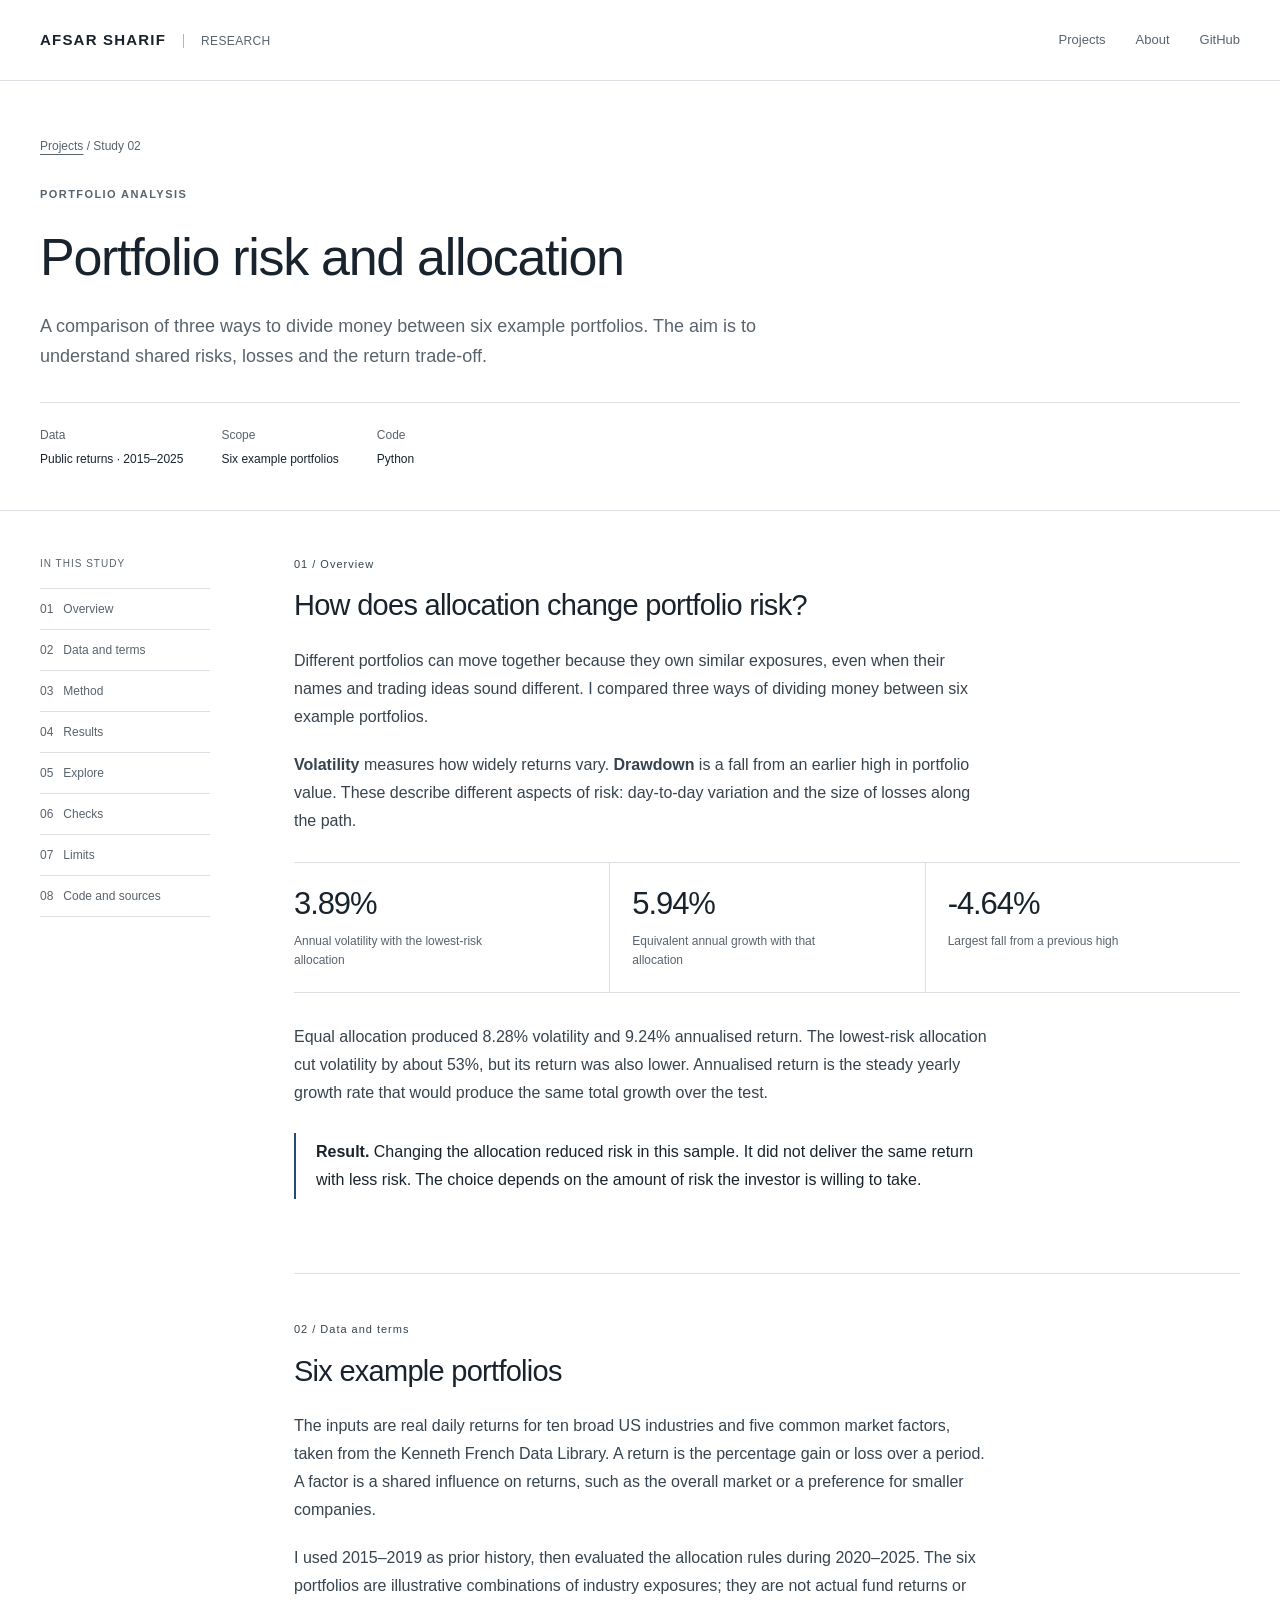
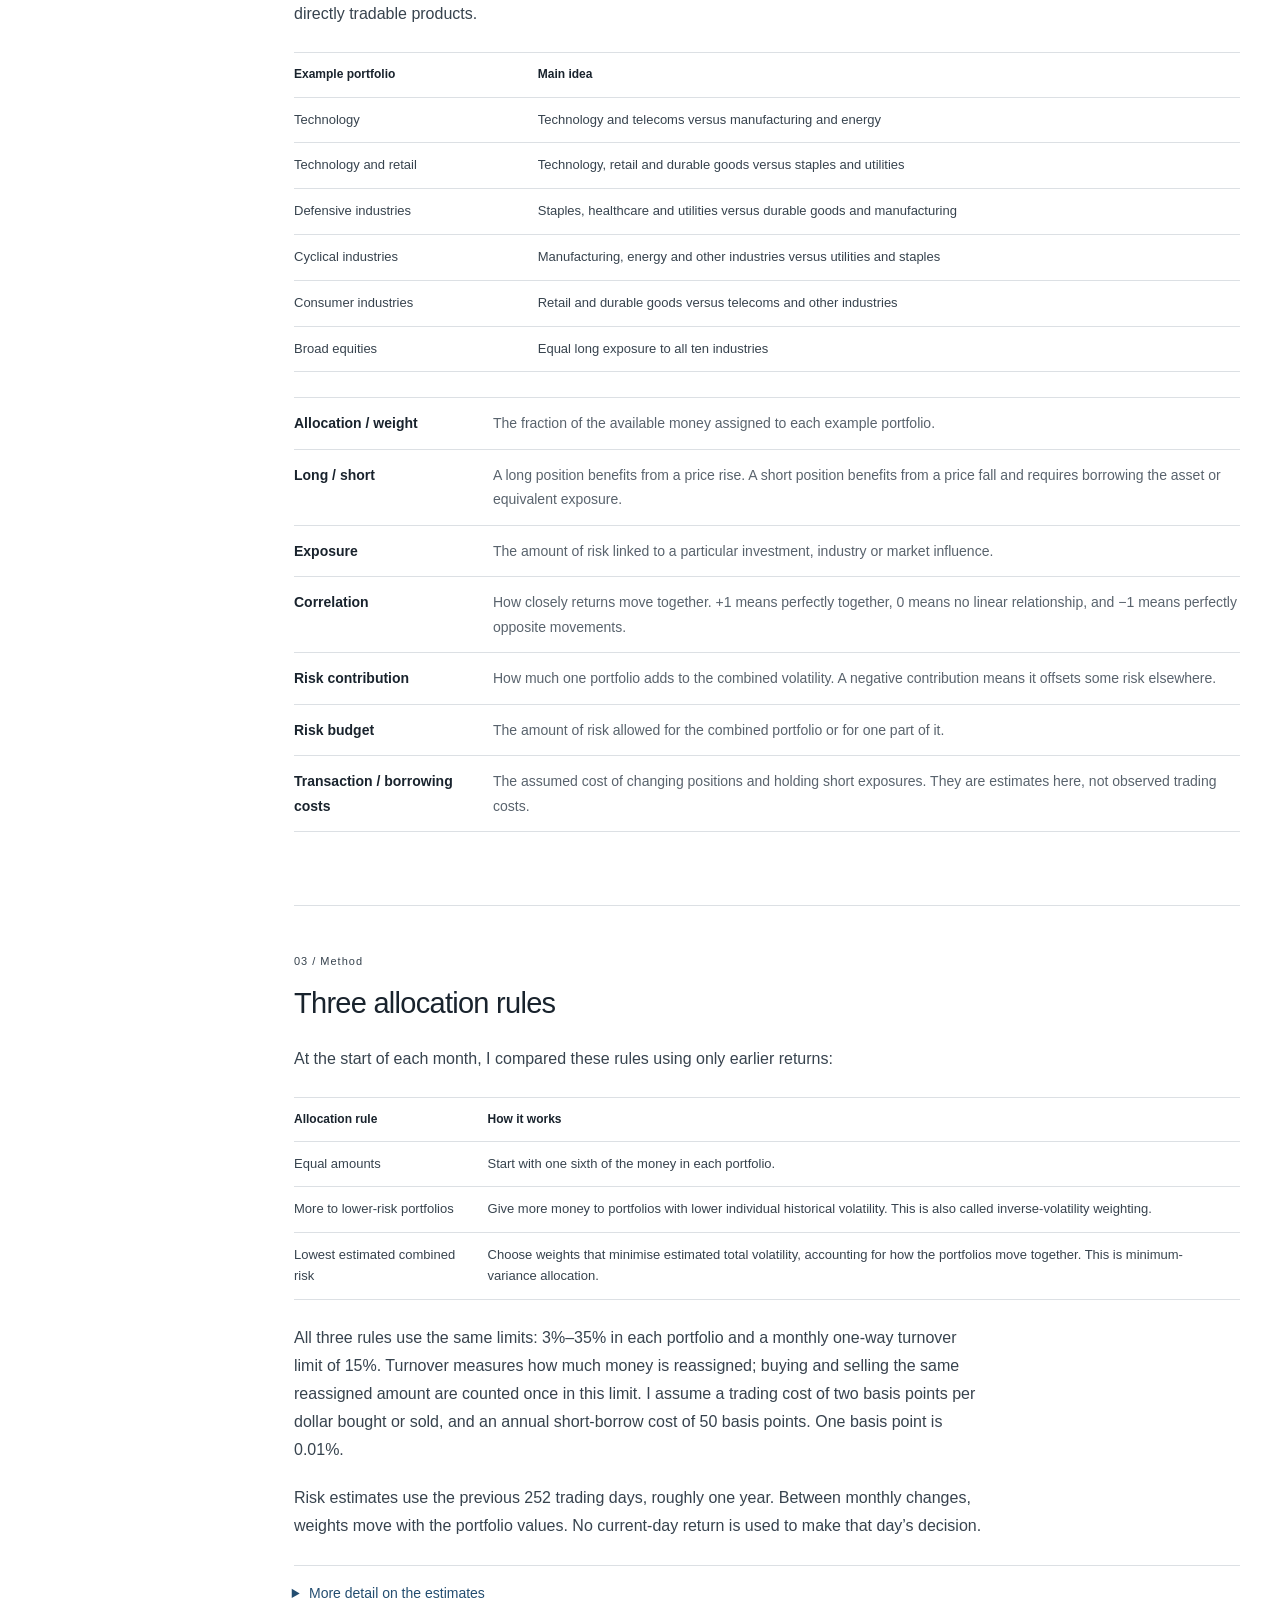
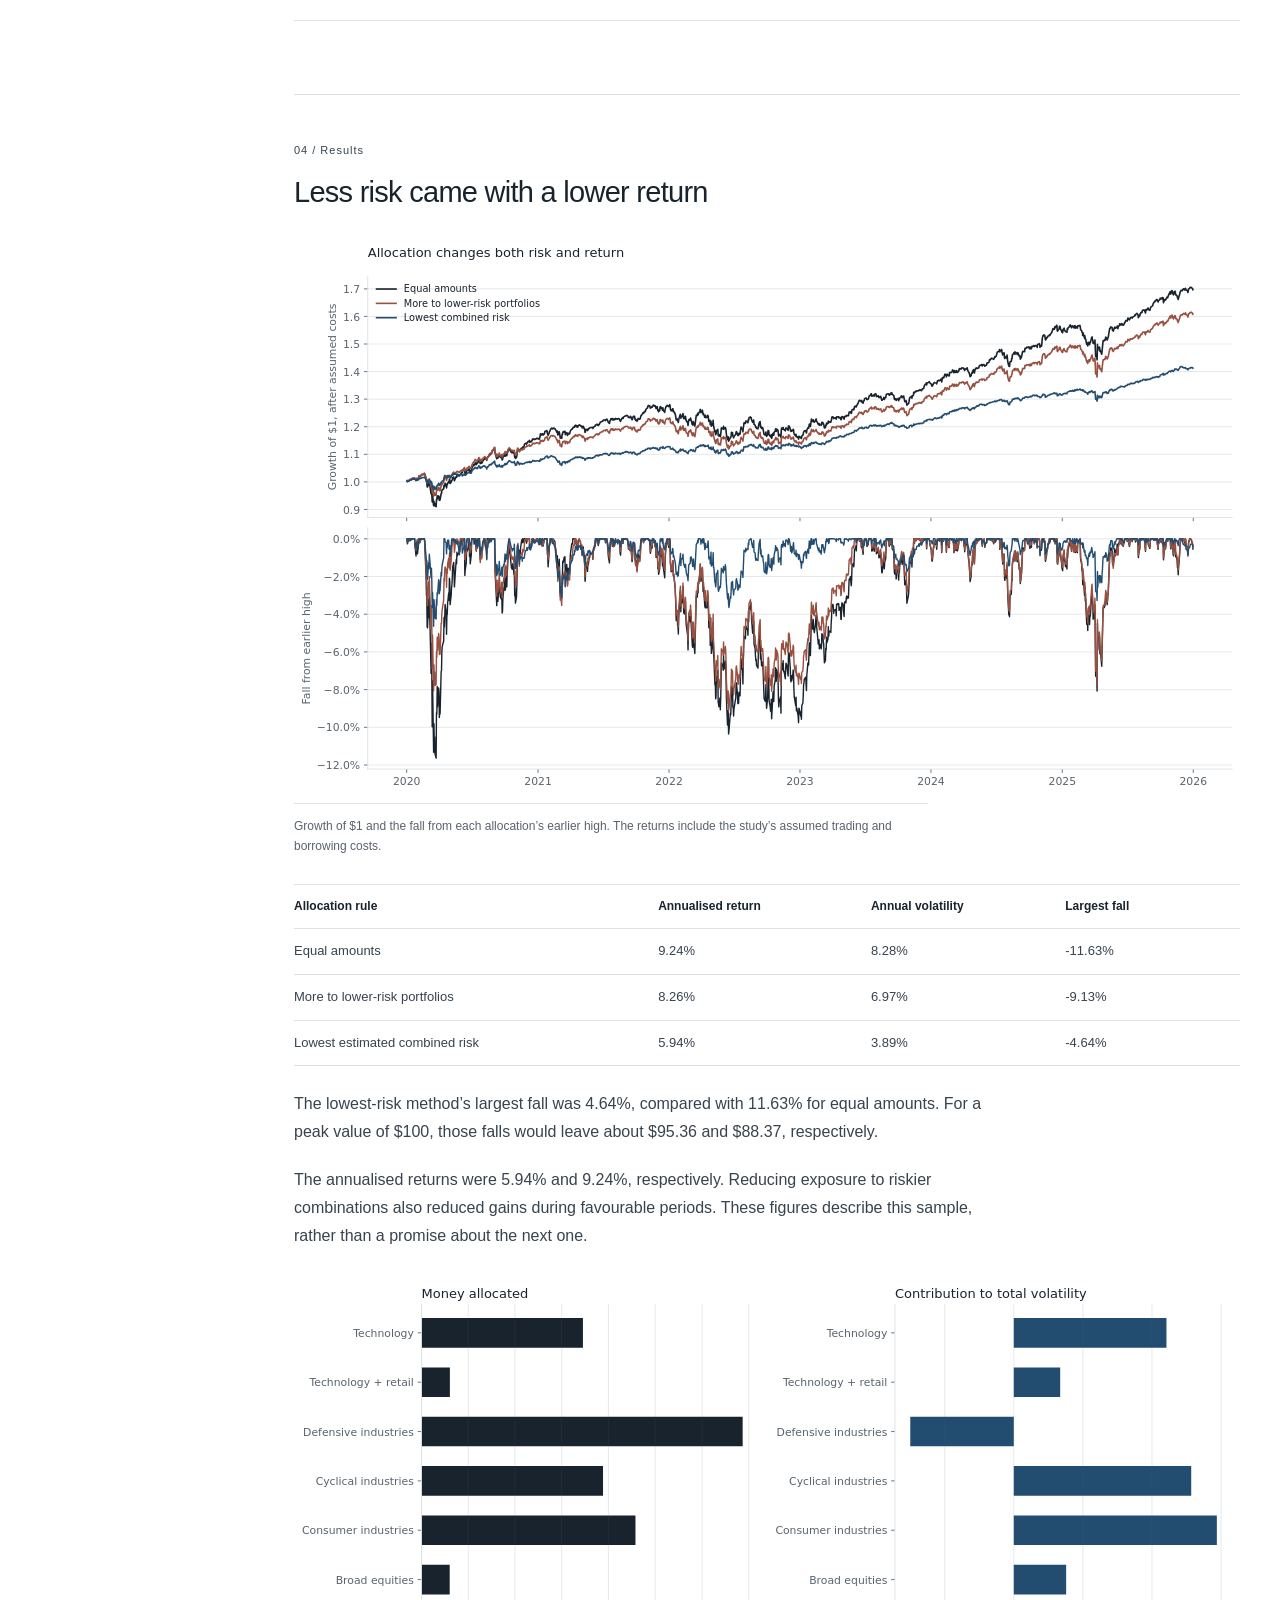
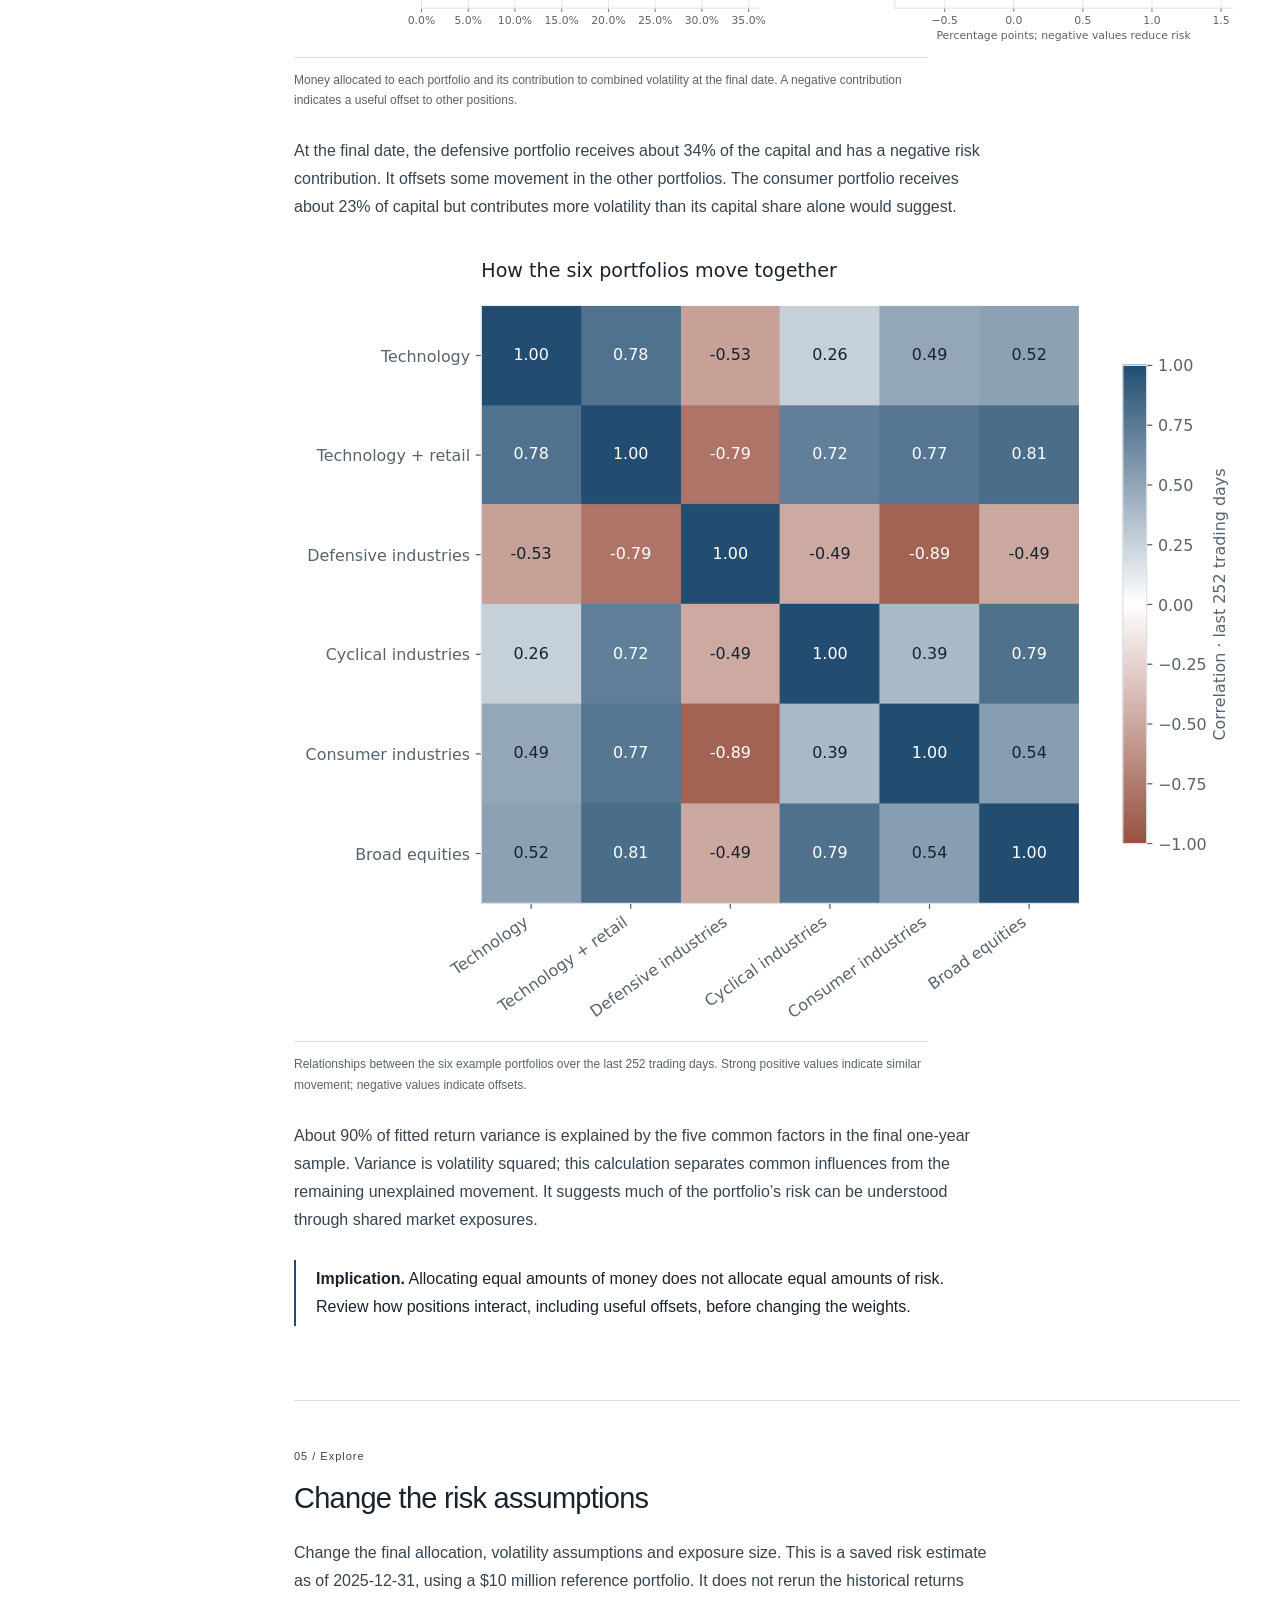
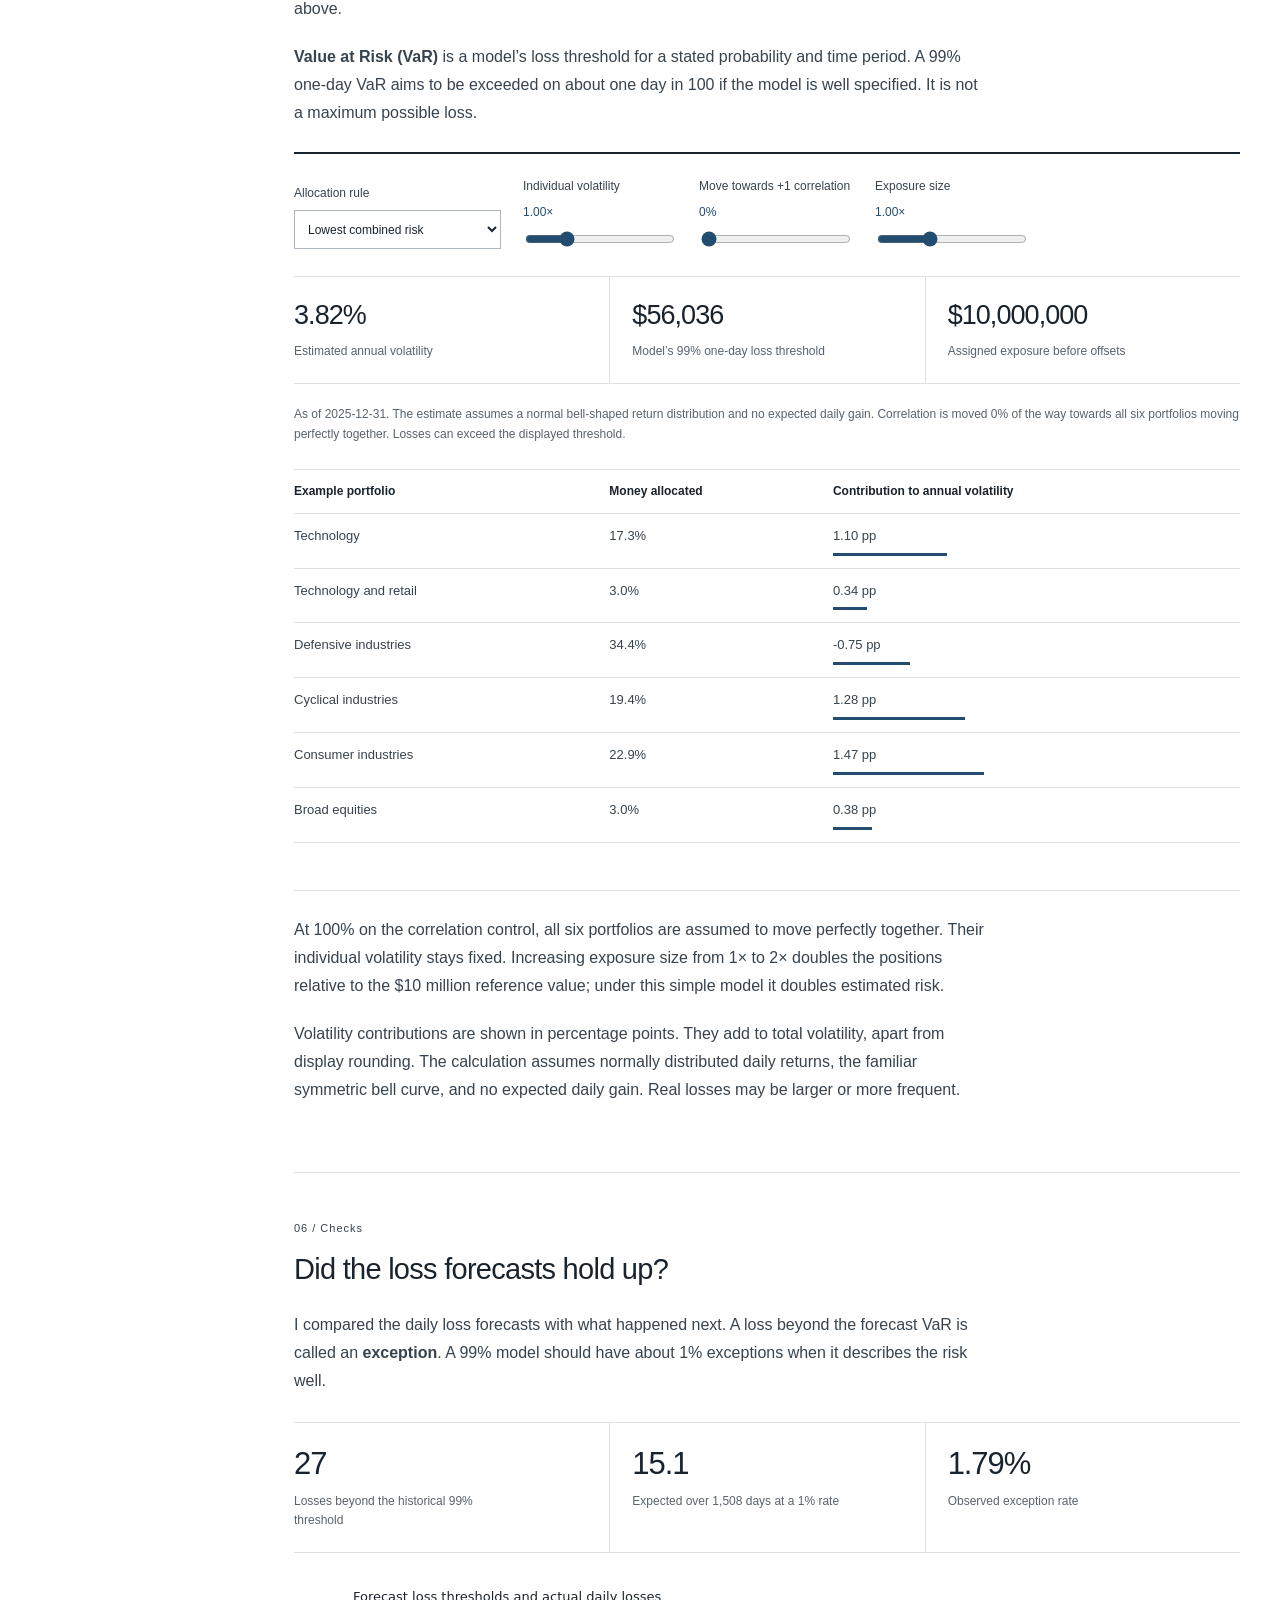
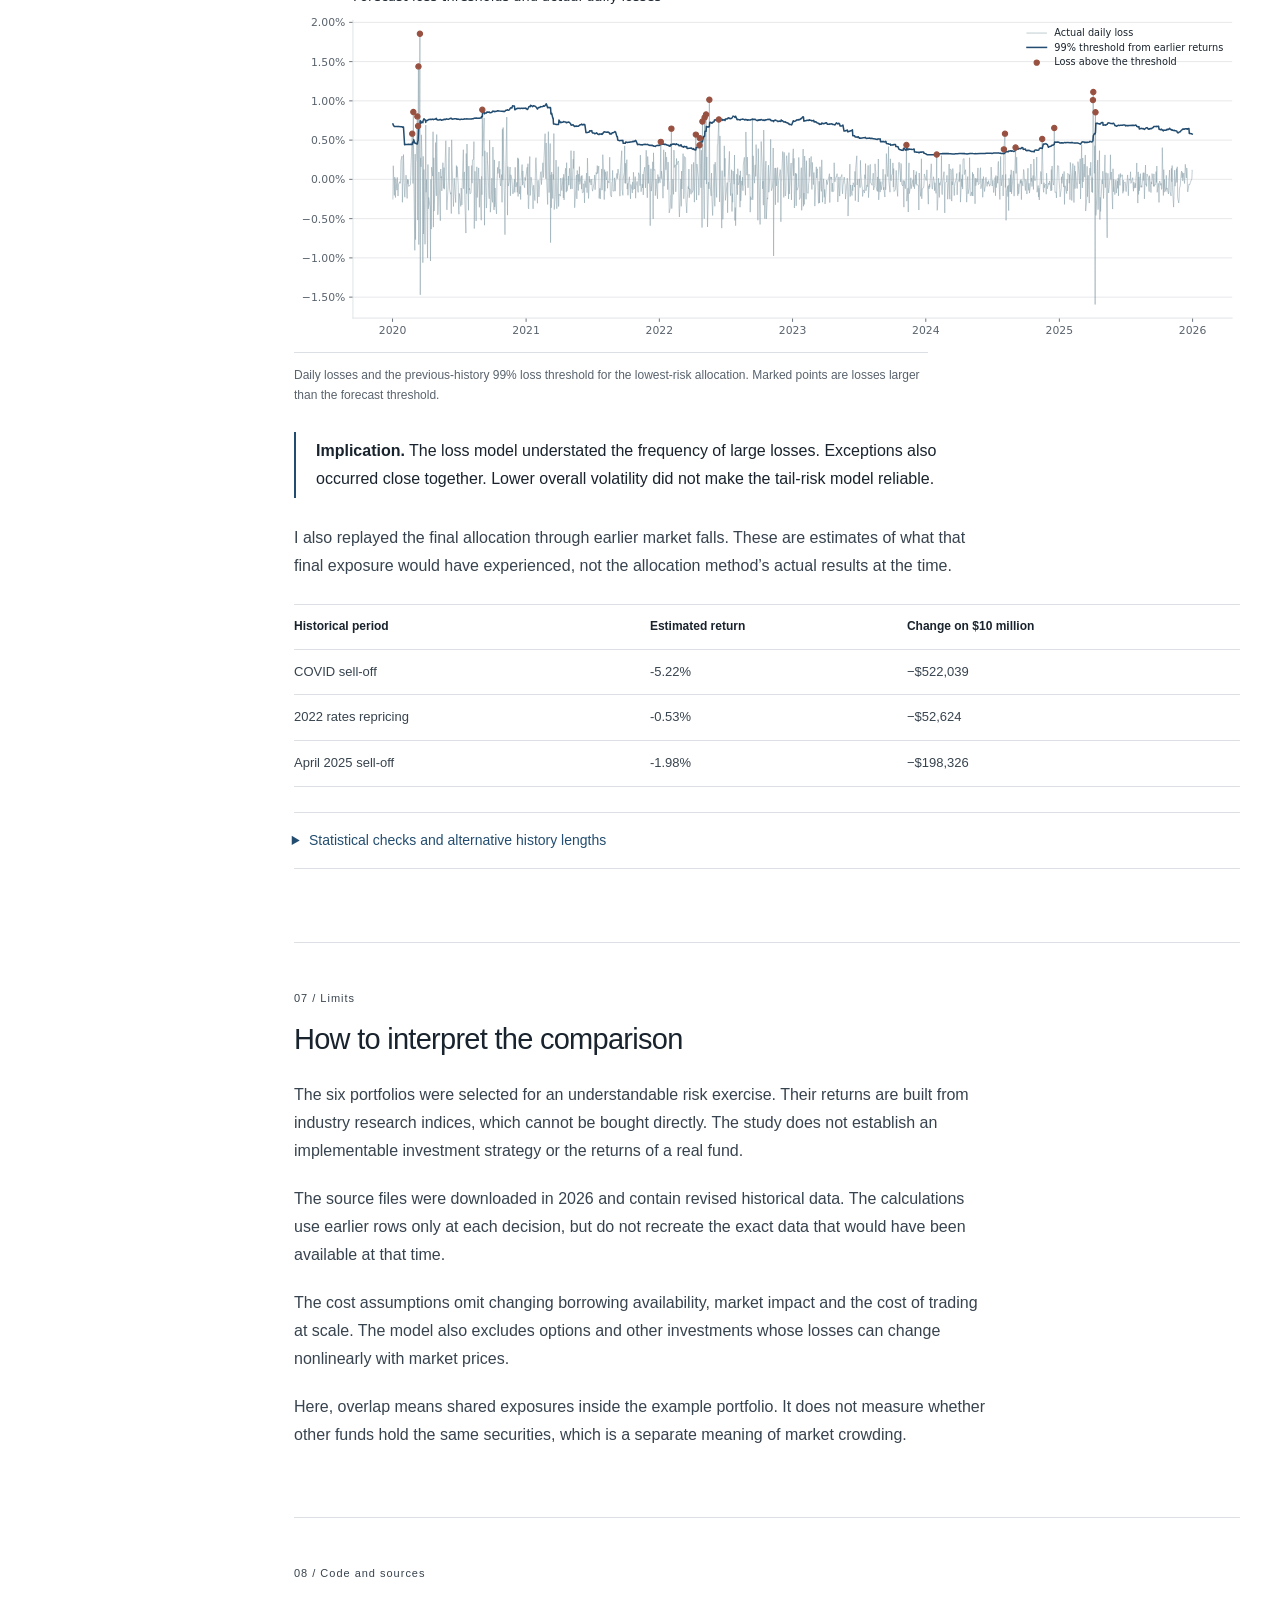
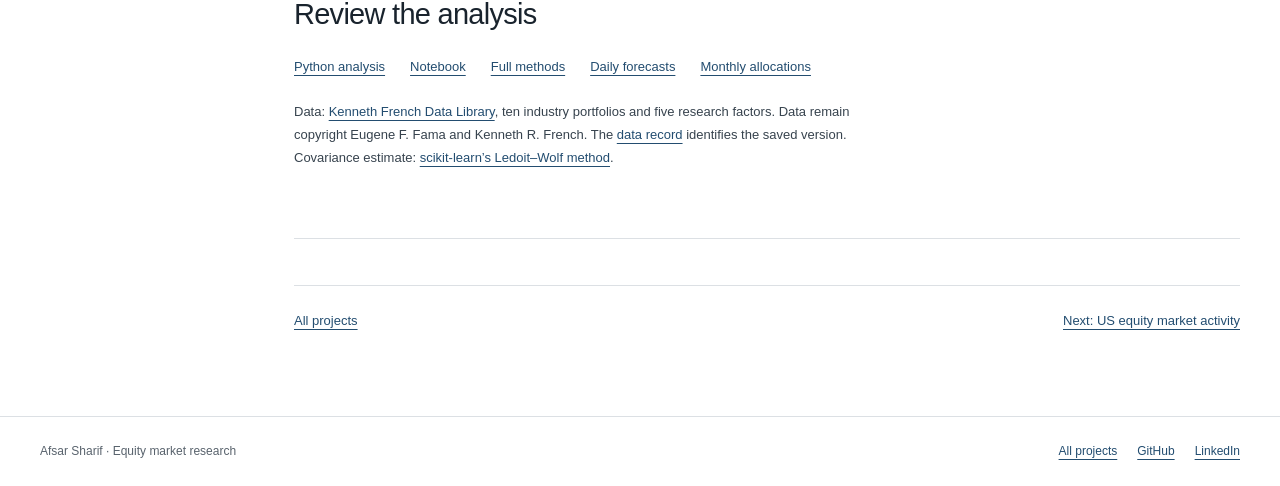
==== commit 755df3aa: "Clarify hypothetical trading gains and drawdown examples" ====
--- a/projects/portfolio-risk.html
+++ b/projects/portfolio-risk.html
@@ -15,7 +15,7 @@
 <article class="report"><section class="report-section" id="question"><p class="section-number">01 / Overview</p><h2>How does allocation change portfolio risk?</h2><p>Different portfolios can move together because they own similar exposures, even when their names and trading ideas sound different. I compared three ways of dividing money between six example portfolios.</p><p><strong>Volatility</strong> measures how widely returns vary. <strong>Drawdown</strong> is a fall from an earlier high in portfolio value. These describe different aspects of risk: day-to-day variation and the size of losses along the path.</p><div class="study-stats"><div class="study-stat"><strong>3.89%</strong><span>Annual volatility with the lowest-risk allocation</span></div><div class="study-stat"><strong>5.94%</strong><span>Equivalent annual growth with that allocation</span></div><div class="study-stat"><strong>-4.64%</strong><span>Largest fall from a previous high</span></div></div><p>Equal allocation produced 8.28% volatility and 9.24% annualised return. The lowest-risk allocation cut volatility by about 53%, but its return was also lower. Annualised return is the steady yearly growth rate that would produce the same total growth over the test.</p><div class="takeaway"><p><strong>Result.</strong> Changing the allocation reduced risk in this sample. It did not deliver the same return with less risk. The choice depends on the amount of risk the investor is willing to take.</p></div></section>
 <section class="report-section" id="data"><p class="section-number">02 / Data and terms</p><h2>Six example portfolios</h2><p>The inputs are real daily returns for ten broad US industries and five common market factors, taken from the Kenneth French Data Library. A return is the percentage gain or loss over a period. A factor is a shared influence on returns, such as the overall market or a preference for smaller companies.</p><p>I used 2015–2019 as prior history, then evaluated the allocation rules during 2020–2025. The six portfolios are illustrative combinations of industry exposures; they are not actual fund returns or directly tradable products.</p><div class="table-scroll"><table class="research-table"><thead><tr><th scope="col">Example portfolio</th><th scope="col">Main idea</th></tr></thead><tbody><tr><td>Technology</td><td>Technology and telecoms versus manufacturing and energy</td></tr><tr><td>Technology and retail</td><td>Technology, retail and durable goods versus staples and utilities</td></tr><tr><td>Defensive industries</td><td>Staples, healthcare and utilities versus durable goods and manufacturing</td></tr><tr><td>Cyclical industries</td><td>Manufacturing, energy and other industries versus utilities and staples</td></tr><tr><td>Consumer industries</td><td>Retail and durable goods versus telecoms and other industries</td></tr><tr><td>Broad equities</td><td>Equal long exposure to all ten industries</td></tr></tbody></table></div><dl class="definitions"><div><dt>Allocation / weight</dt><dd>The fraction of the available money assigned to each example portfolio.</dd></div><div><dt>Long / short</dt><dd>A long position benefits from a price rise. A short position benefits from a price fall and requires borrowing the asset or equivalent exposure.</dd></div><div><dt>Exposure</dt><dd>The amount of risk linked to a particular investment, industry or market influence.</dd></div><div><dt>Correlation</dt><dd>How closely returns move together. +1 means perfectly together, 0 means no linear relationship, and −1 means perfectly opposite movements.</dd></div><div><dt>Risk contribution</dt><dd>How much one portfolio adds to the combined volatility. A negative contribution means it offsets some risk elsewhere.</dd></div><div><dt>Risk budget</dt><dd>The amount of risk allowed for the combined portfolio or for one part of it.</dd></div><div><dt>Transaction / borrowing costs</dt><dd>The assumed cost of changing positions and holding short exposures. They are estimates here, not observed trading costs.</dd></div></dl></section>
 <section class="report-section" id="method"><p class="section-number">03 / Method</p><h2>Three allocation rules</h2><p>At the start of each month, I compared these rules using only earlier returns:</p><div class="table-scroll"><table class="research-table"><thead><tr><th scope="col">Allocation rule</th><th scope="col">How it works</th></tr></thead><tbody><tr><td>Equal amounts</td><td>Start with one sixth of the money in each portfolio.</td></tr><tr><td>More to lower-risk portfolios</td><td>Give more money to portfolios with lower individual historical volatility. This is also called inverse-volatility weighting.</td></tr><tr><td>Lowest estimated combined risk</td><td>Choose weights that minimise estimated total volatility, accounting for how the portfolios move together. This is minimum-variance allocation.</td></tr></tbody></table></div><p>All three rules use the same limits: 3%–35% in each portfolio and a monthly one-way turnover limit of 15%. Turnover measures how much money is reassigned; buying and selling the same reassigned amount are counted once in this limit. I assume a trading cost of two basis points per dollar bought or sold, and an annual short-borrow cost of 50 basis points. One basis point is 0.01%.</p><p>Risk estimates use the previous 252 trading days, roughly one year. Between monthly changes, weights move with the portfolio values. No current-day return is used to make that day’s decision.</p><details class="method-detail"><summary>More detail on the estimates</summary><p>The covariance matrix records how the returns vary individually and together. I use Ledoit–Wolf shrinkage, which pulls noisy sample estimates towards a simpler structure to make them more stable.</p><p>Risk contributions use the Euler method: each weighted exposure is assigned part of total volatility, and the parts sum to that total. Negative contributions are retained because they identify offsets.</p><p>A separate linear regression estimates sensitivity to five factors: market return, company size, value, profitability and investment. Value compares cheaper with more expensive shares on accounting measures; profitability compares stronger with weaker operating profits; investment compares companies with more conservative versus more aggressive asset growth.</p><p>The Sharpe ratio in the full results measures excess return relative to volatility. Excess return is return above the cash rate. It is reported for context and was not the optimisation target.</p></details></section>
-<section class="report-section" id="results"><p class="section-number">04 / Results</p><h2>Less risk came with a lower return</h2><figure class="figure"><img loading="lazy" src="../assets/images/strategist/portfolio-performance.svg" alt="Growth of $1 and the fall from each allocation’s earlier high. The returns include the study’s assumed trading and borrowing costs."><figcaption>Growth of $1 and the fall from each allocation’s earlier high. The returns include the study’s assumed trading and borrowing costs.</figcaption></figure><div class="table-scroll"><table class="research-table"><thead><tr><th scope="col">Allocation rule</th><th scope="col">Annualised return</th><th scope="col">Annual volatility</th><th scope="col">Largest fall</th></tr></thead><tbody><tr><td>Equal amounts</td><td>9.24%</td><td>8.28%</td><td>-11.63%</td></tr><tr><td>More to lower-risk portfolios</td><td>8.26%</td><td>6.97%</td><td>-9.13%</td></tr><tr><td>Lowest estimated combined risk</td><td>5.94%</td><td>3.89%</td><td>-4.64%</td></tr></tbody></table></div><p>The lowest-risk method’s largest fall was 4.64%, compared with 11.63% for equal amounts. On a starting value of $100, those percentages describe a drop from a high of $100 to about $95.36 versus $88.37; the actual test has changing peaks.</p><p>The annualised returns were 5.94% and 9.24%, respectively. Reducing exposure to riskier combinations also reduced gains during favourable periods. These figures describe this sample, rather than a promise about the next one.</p><figure class="figure"><img loading="lazy" src="../assets/images/strategist/risk-contributions.svg" alt="Money allocated to each portfolio and its contribution to combined volatility at the final date. A negative contribution indicates a useful offset to other positions."><figcaption>Money allocated to each portfolio and its contribution to combined volatility at the final date. A negative contribution indicates a useful offset to other positions.</figcaption></figure><p>At the final date, the defensive portfolio receives about 34% of the capital and has a negative risk contribution. It offsets some movement in the other portfolios. The consumer portfolio receives about 23% of capital but contributes more volatility than its capital share alone would suggest.</p><figure class="figure"><img loading="lazy" src="../assets/images/strategist/correlation.svg" alt="Relationships between the six example portfolios over the last 252 trading days. Strong positive values indicate similar movement; negative values indicate offsets."><figcaption>Relationships between the six example portfolios over the last 252 trading days. Strong positive values indicate similar movement; negative values indicate offsets.</figcaption></figure><p>About 90% of fitted return variance is explained by the five common factors in the final one-year sample. Variance is volatility squared; this calculation separates common influences from the remaining unexplained movement. It suggests much of the portfolio’s risk can be understood through shared market exposures.</p><div class="takeaway"><p><strong>Implication.</strong> Allocating equal amounts of money does not allocate equal amounts of risk. Review how positions interact, including useful offsets, before changing the weights.</p></div></section>
+<section class="report-section" id="results"><p class="section-number">04 / Results</p><h2>Less risk came with a lower return</h2><figure class="figure"><img loading="lazy" src="../assets/images/strategist/portfolio-performance.svg" alt="Growth of $1 and the fall from each allocation’s earlier high. The returns include the study’s assumed trading and borrowing costs."><figcaption>Growth of $1 and the fall from each allocation’s earlier high. The returns include the study’s assumed trading and borrowing costs.</figcaption></figure><div class="table-scroll"><table class="research-table"><thead><tr><th scope="col">Allocation rule</th><th scope="col">Annualised return</th><th scope="col">Annual volatility</th><th scope="col">Largest fall</th></tr></thead><tbody><tr><td>Equal amounts</td><td>9.24%</td><td>8.28%</td><td>-11.63%</td></tr><tr><td>More to lower-risk portfolios</td><td>8.26%</td><td>6.97%</td><td>-9.13%</td></tr><tr><td>Lowest estimated combined risk</td><td>5.94%</td><td>3.89%</td><td>-4.64%</td></tr></tbody></table></div><p>The lowest-risk method’s largest fall was 4.64%, compared with 11.63% for equal amounts. For a peak value of $100, those falls would leave about $95.36 and $88.37, respectively.</p><p>The annualised returns were 5.94% and 9.24%, respectively. Reducing exposure to riskier combinations also reduced gains during favourable periods. These figures describe this sample, rather than a promise about the next one.</p><figure class="figure"><img loading="lazy" src="../assets/images/strategist/risk-contributions.svg" alt="Money allocated to each portfolio and its contribution to combined volatility at the final date. A negative contribution indicates a useful offset to other positions."><figcaption>Money allocated to each portfolio and its contribution to combined volatility at the final date. A negative contribution indicates a useful offset to other positions.</figcaption></figure><p>At the final date, the defensive portfolio receives about 34% of the capital and has a negative risk contribution. It offsets some movement in the other portfolios. The consumer portfolio receives about 23% of capital but contributes more volatility than its capital share alone would suggest.</p><figure class="figure"><img loading="lazy" src="../assets/images/strategist/correlation.svg" alt="Relationships between the six example portfolios over the last 252 trading days. Strong positive values indicate similar movement; negative values indicate offsets."><figcaption>Relationships between the six example portfolios over the last 252 trading days. Strong positive values indicate similar movement; negative values indicate offsets.</figcaption></figure><p>About 90% of fitted return variance is explained by the five common factors in the final one-year sample. Variance is volatility squared; this calculation separates common influences from the remaining unexplained movement. It suggests much of the portfolio’s risk can be understood through shared market exposures.</p><div class="takeaway"><p><strong>Implication.</strong> Allocating equal amounts of money does not allocate equal amounts of risk. Review how positions interact, including useful offsets, before changing the weights.</p></div></section>
 <section class="report-section" id="scenario"><p class="section-number">05 / Explore</p><h2>Change the risk assumptions</h2><p>Change the final allocation, volatility assumptions and exposure size. This is a saved risk estimate as of 2025-12-31, using a $10 million reference portfolio. It does not rerun the historical returns above.</p><p><strong>Value at Risk (VaR)</strong> is a model’s loss threshold for a stated probability and time period. A 99% one-day VaR aims to be exceeded on about one day in 100 if the model is well specified. It is not a maximum possible loss.</p>
 <div class="tool"><div class="tool-controls"><label for="allocation-filter">Allocation rule<select id="allocation-filter"><option value="minimum_variance">Lowest combined risk</option><option value="equal">Equal amounts</option><option value="inverse_vol">More to lower-risk portfolios</option></select></label><label for="vol-multiplier">Individual volatility<output id="vol-value">1.00×</output><input id="vol-multiplier" type="range" min="50" max="250" step="5" value="100"></label><label for="correlation-blend">Move towards +1 correlation<output id="corr-value">0%</output><input id="correlation-blend" type="range" min="0" max="100" step="5" value="0"></label><label for="leverage">Exposure size<output id="leverage-value">1.00×</output><input id="leverage" type="range" min="50" max="200" step="5" value="100"></label></div>
 <div class="study-stats" aria-live="polite"><div class="study-stat"><strong id="risk-vol">—</strong><span>Estimated annual volatility</span></div><div class="study-stat"><strong id="risk-var">—</strong><span>Model’s 99% one-day loss threshold</span></div><div class="study-stat"><strong id="risk-budget">—</strong><span>Assigned exposure before offsets</span></div></div><p class="tool-status" id="risk-live" aria-live="polite"></p><div class="table-scroll"><table class="research-table"><thead><tr><th scope="col">Example portfolio</th><th scope="col">Money allocated</th><th scope="col">Contribution to annual volatility</th></tr></thead><tbody id="risk-table-body"></tbody></table></div><noscript>Enable JavaScript to use the scenario controls.</noscript></div>
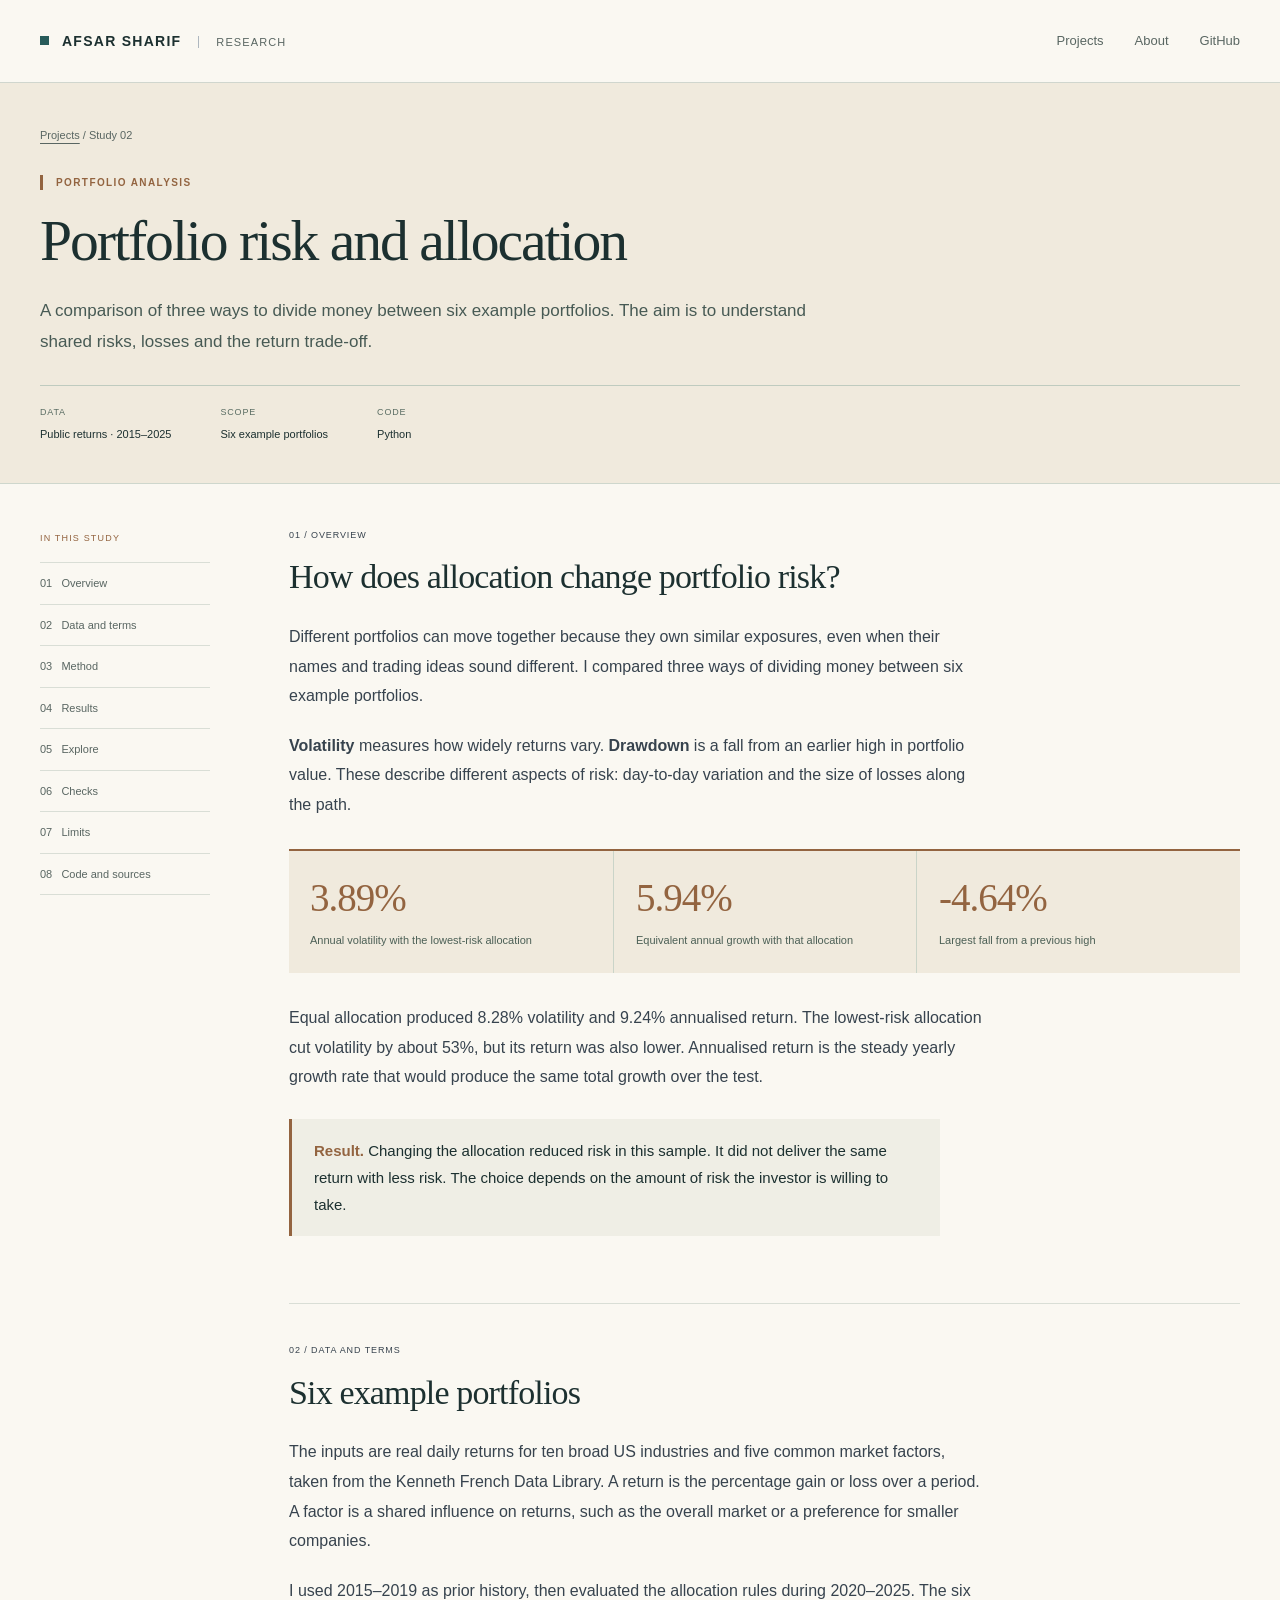
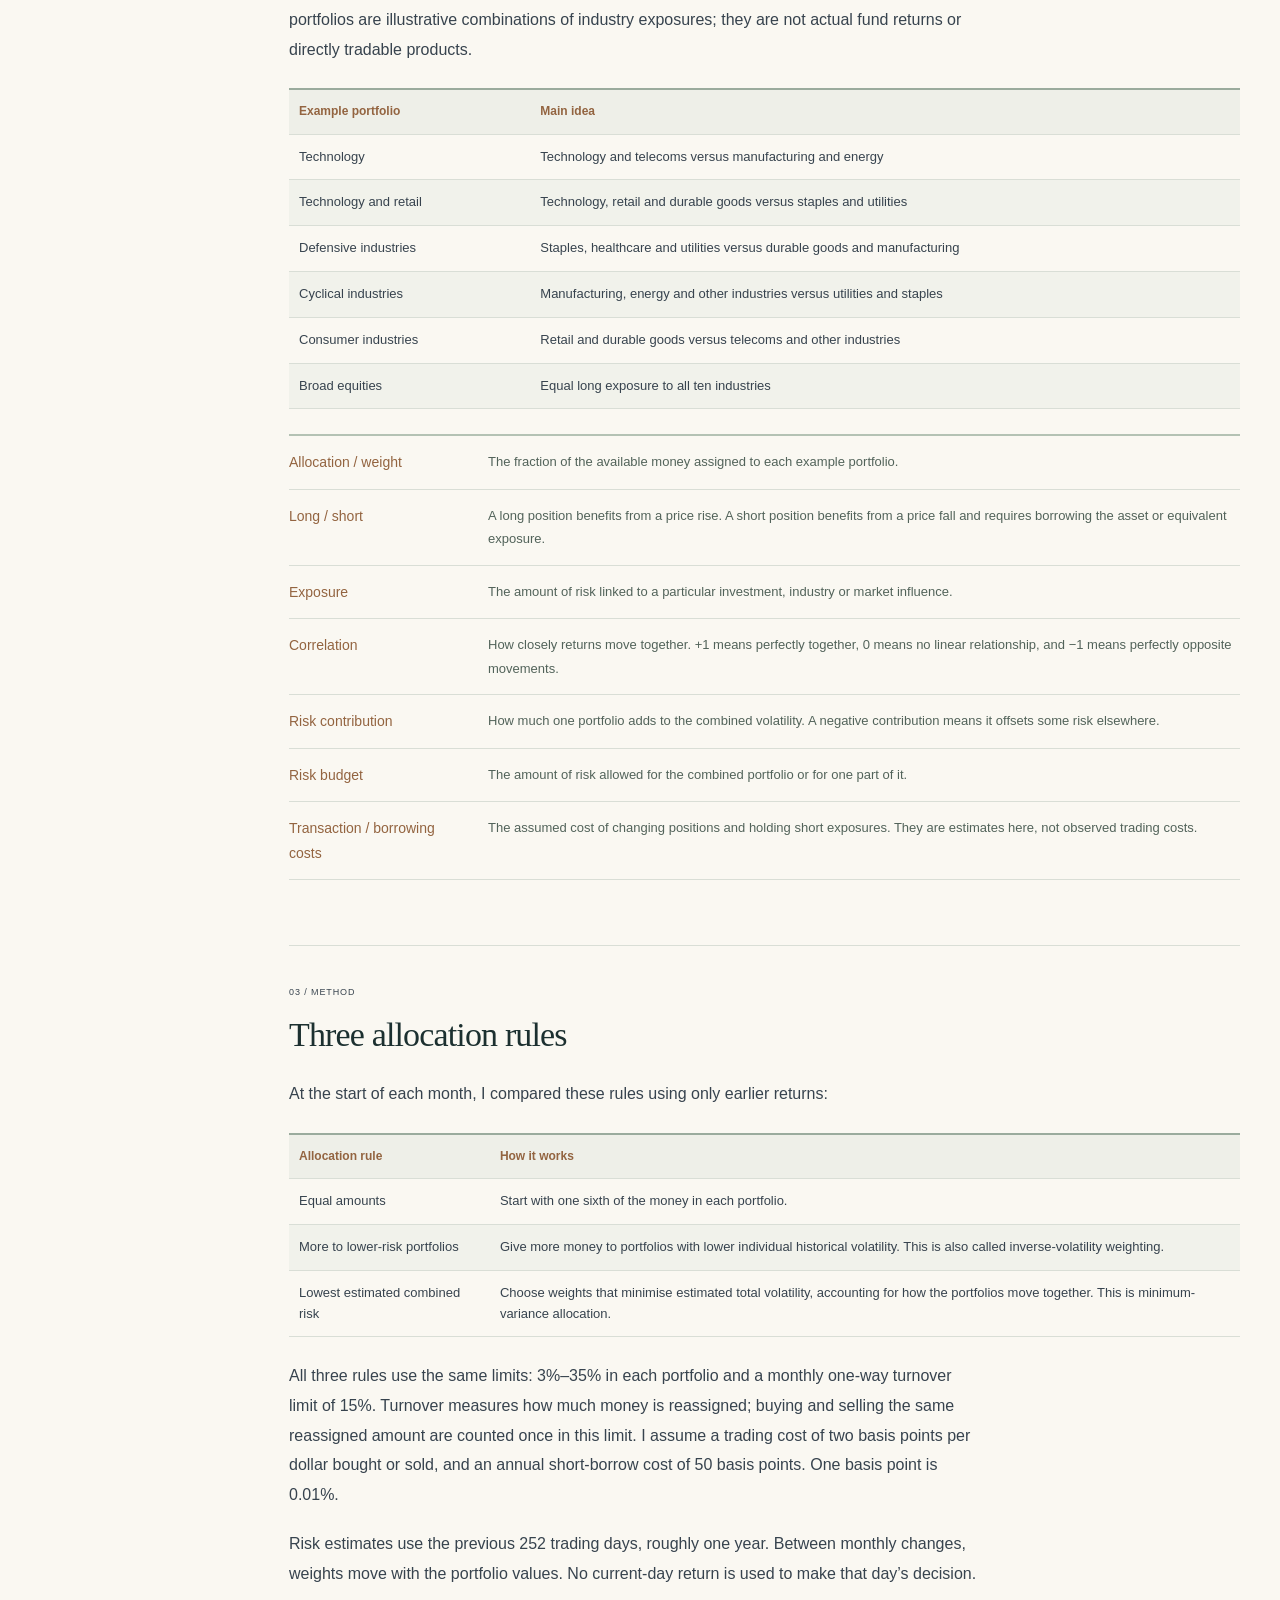
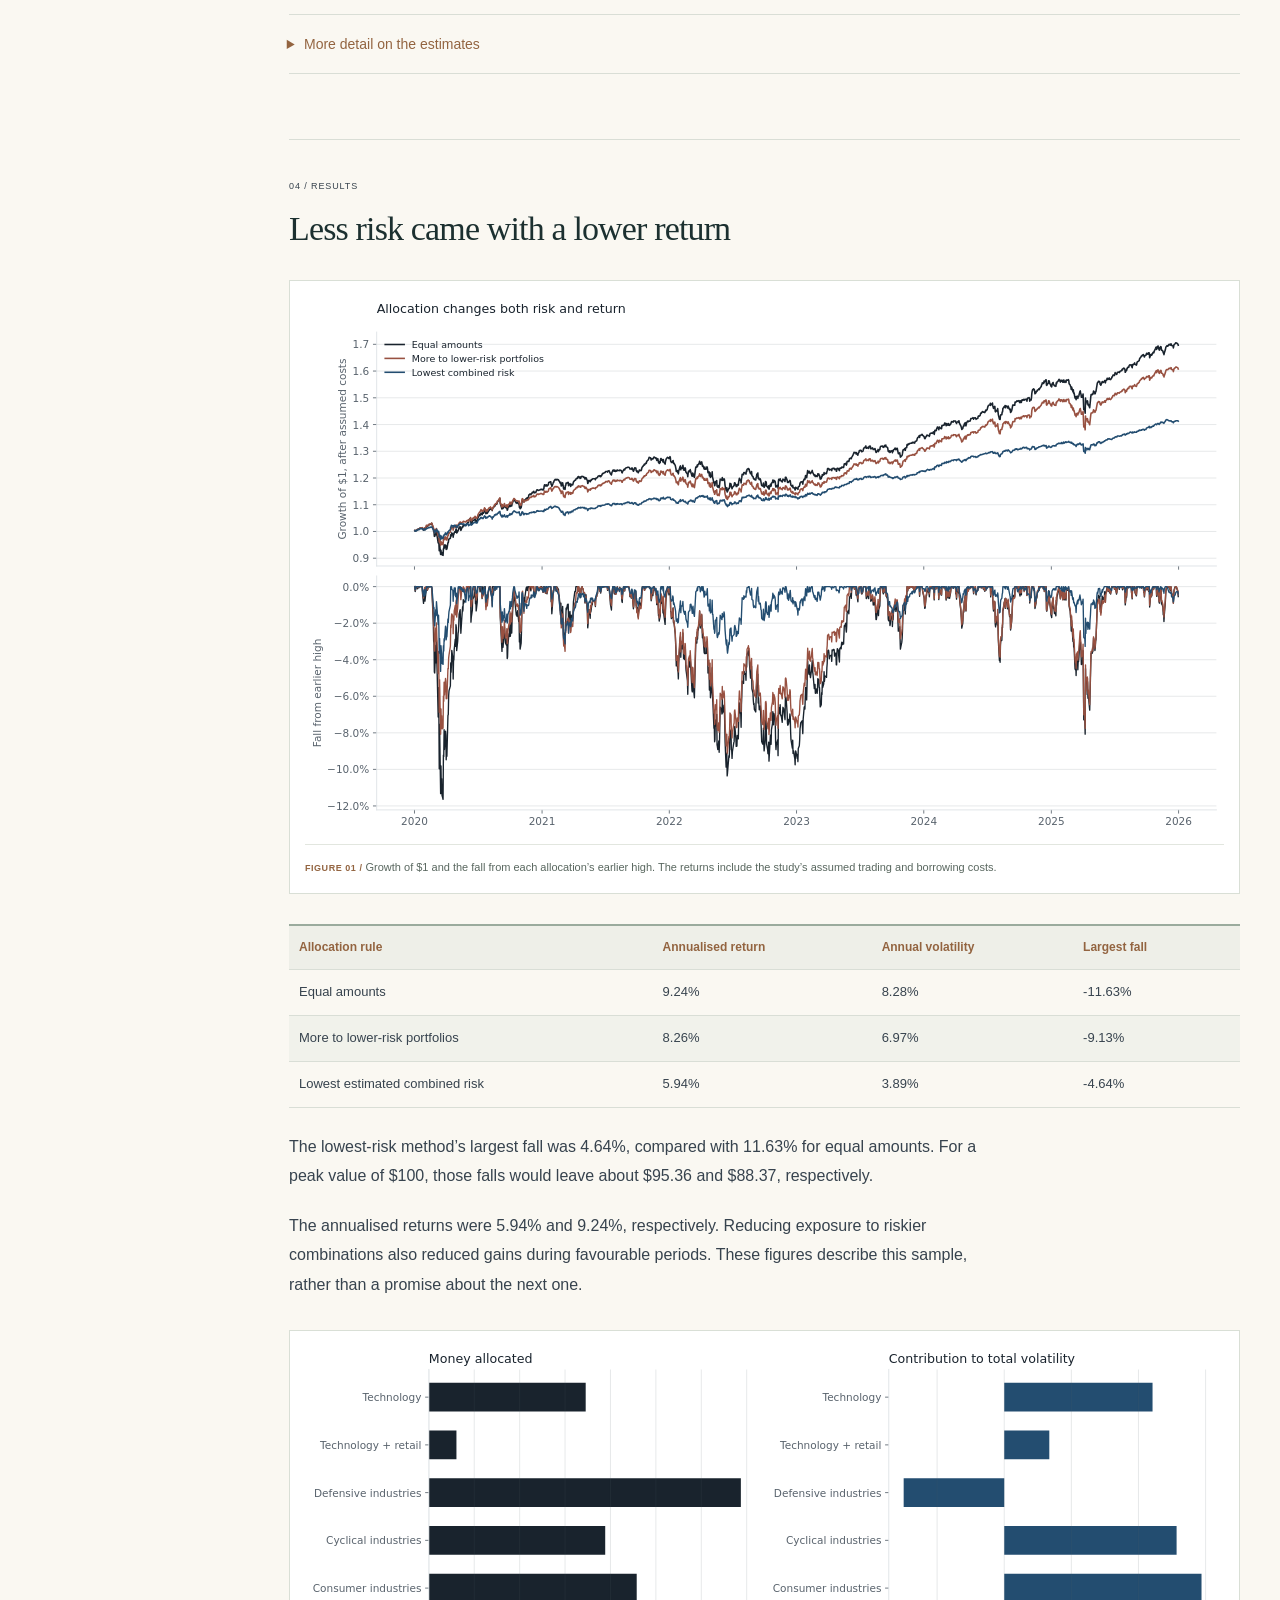
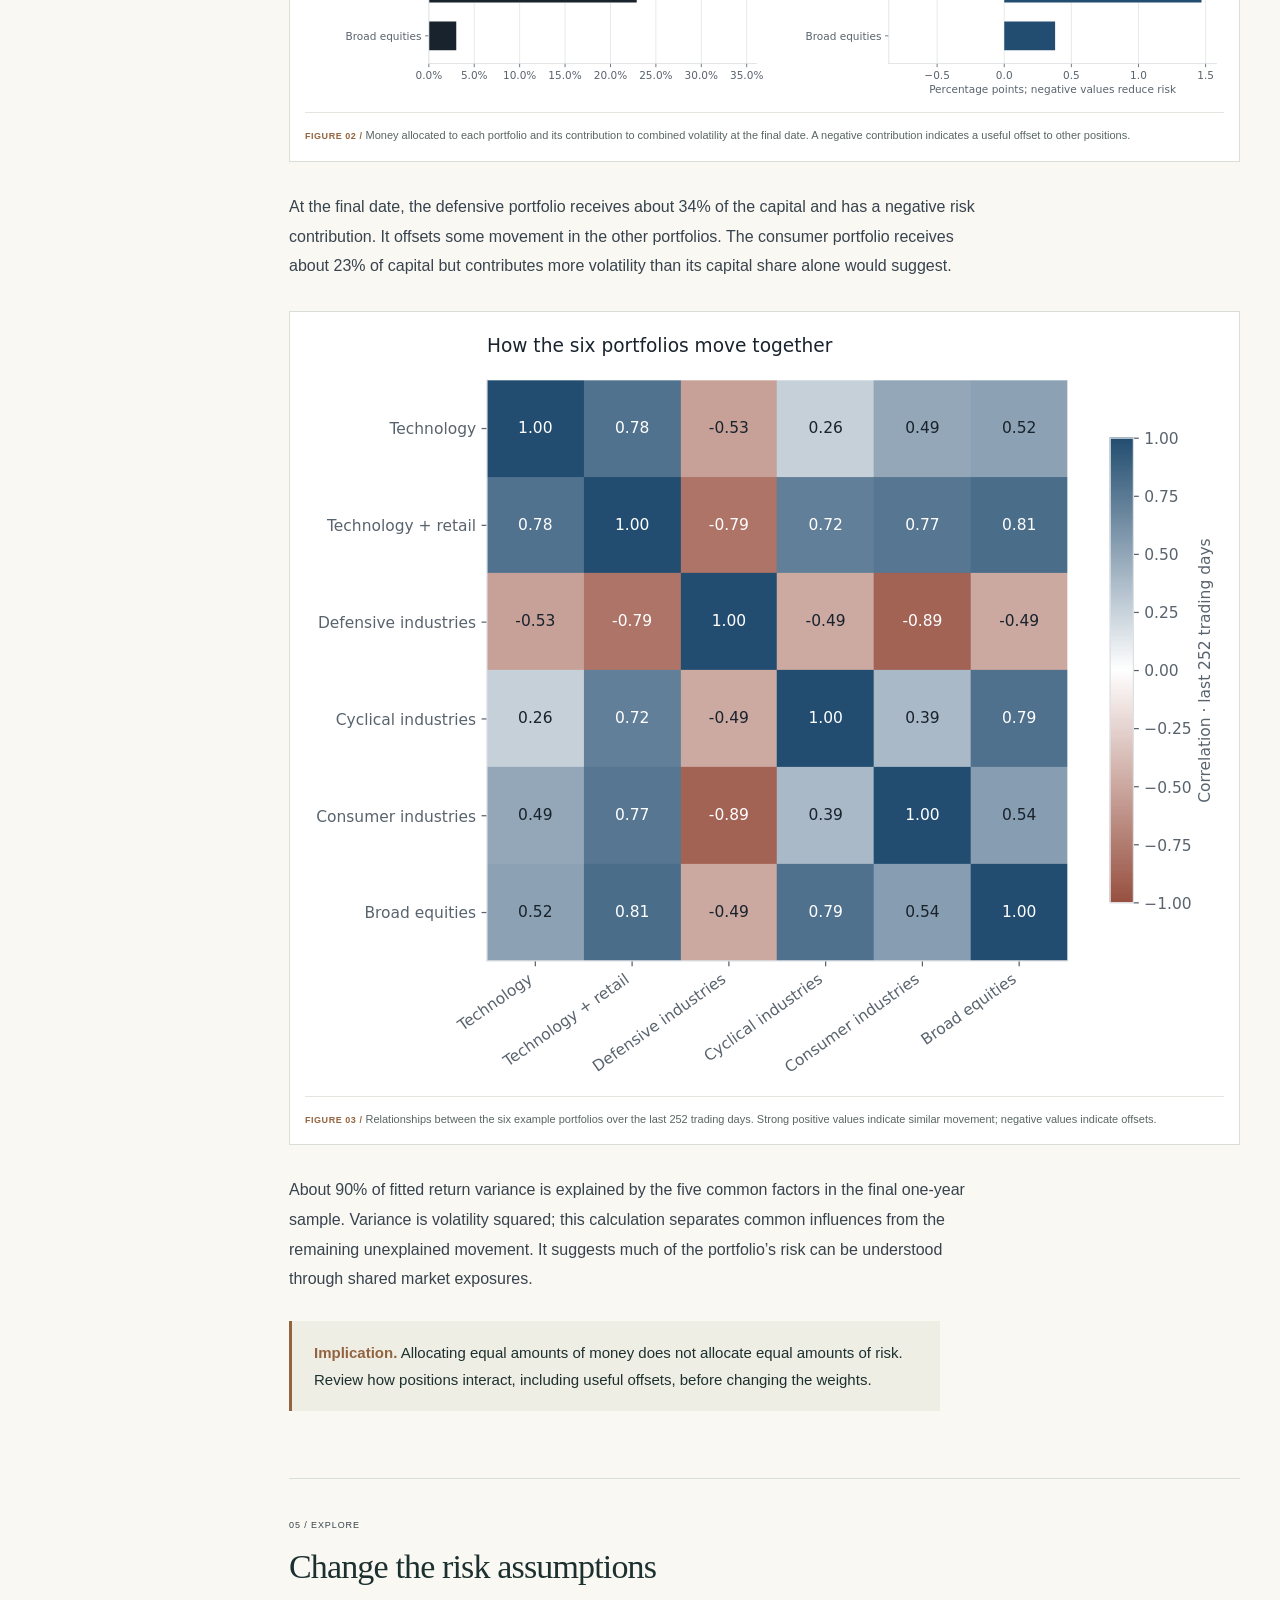
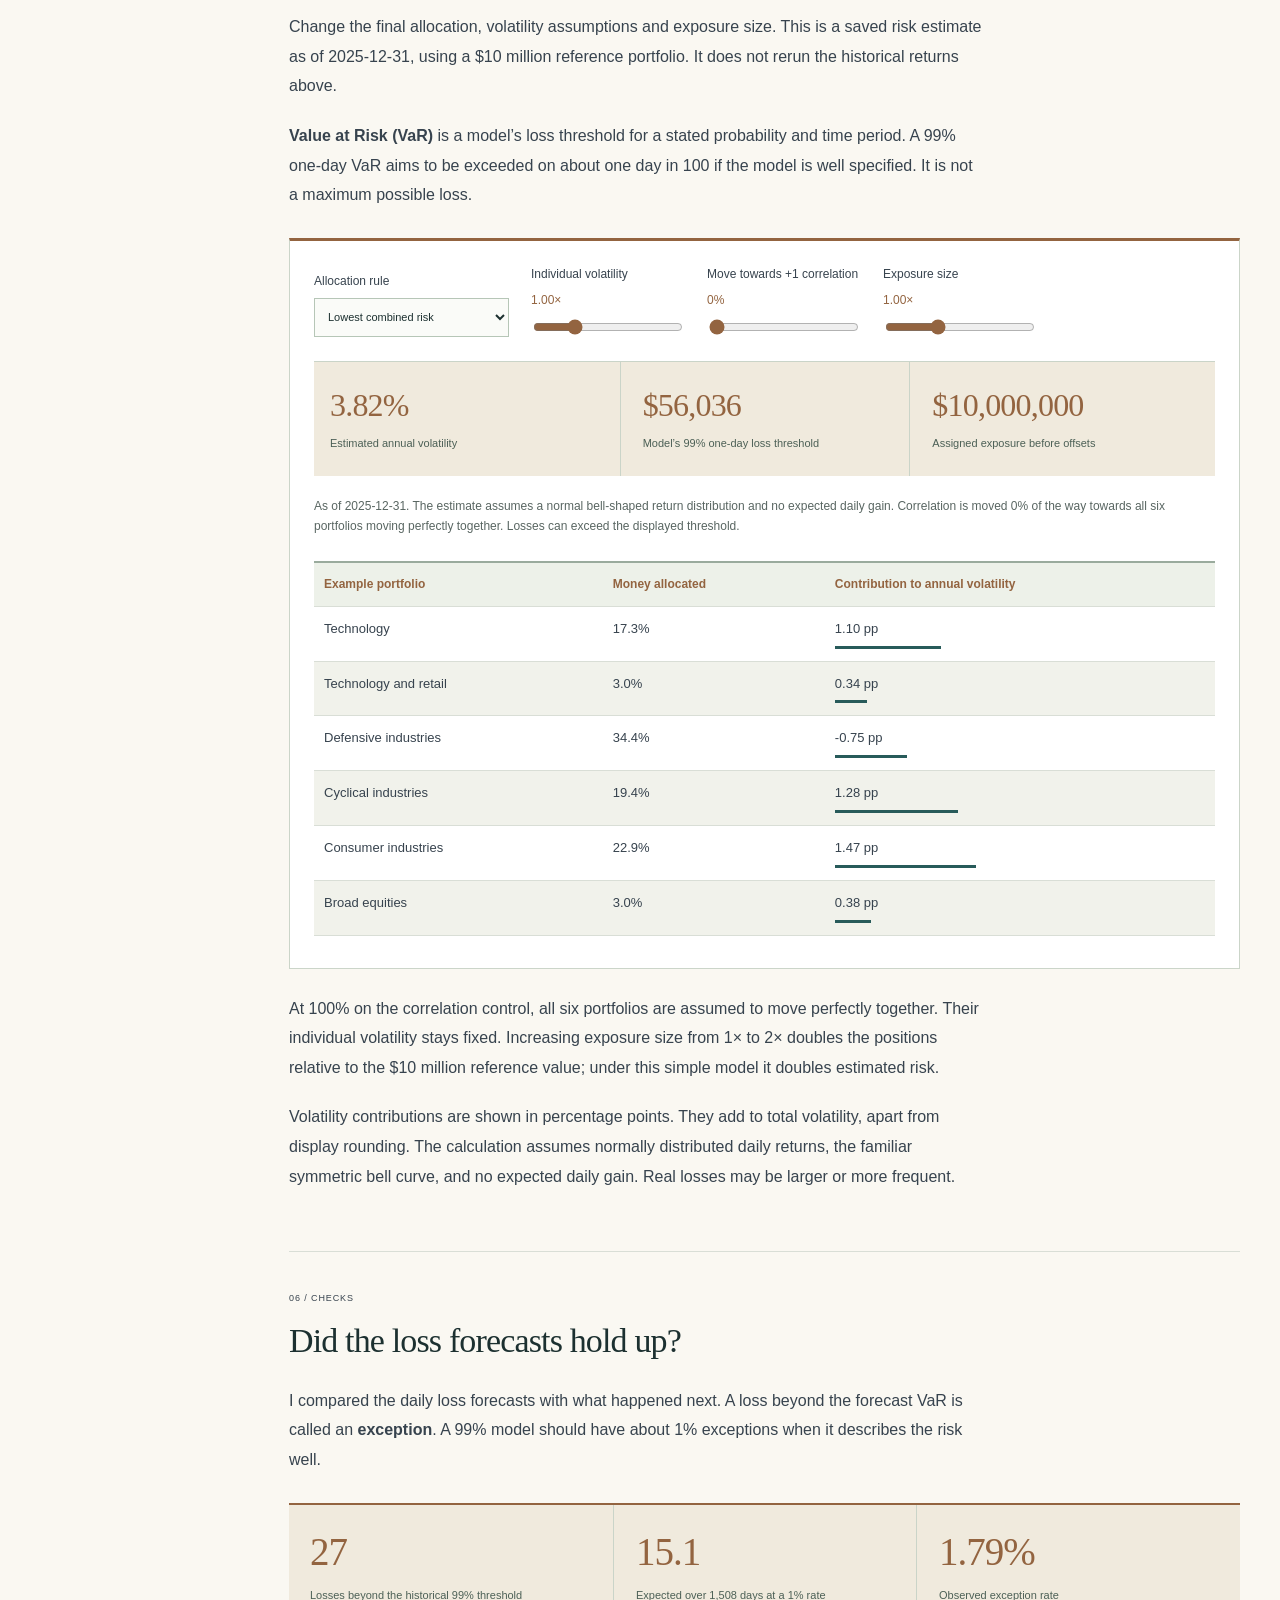
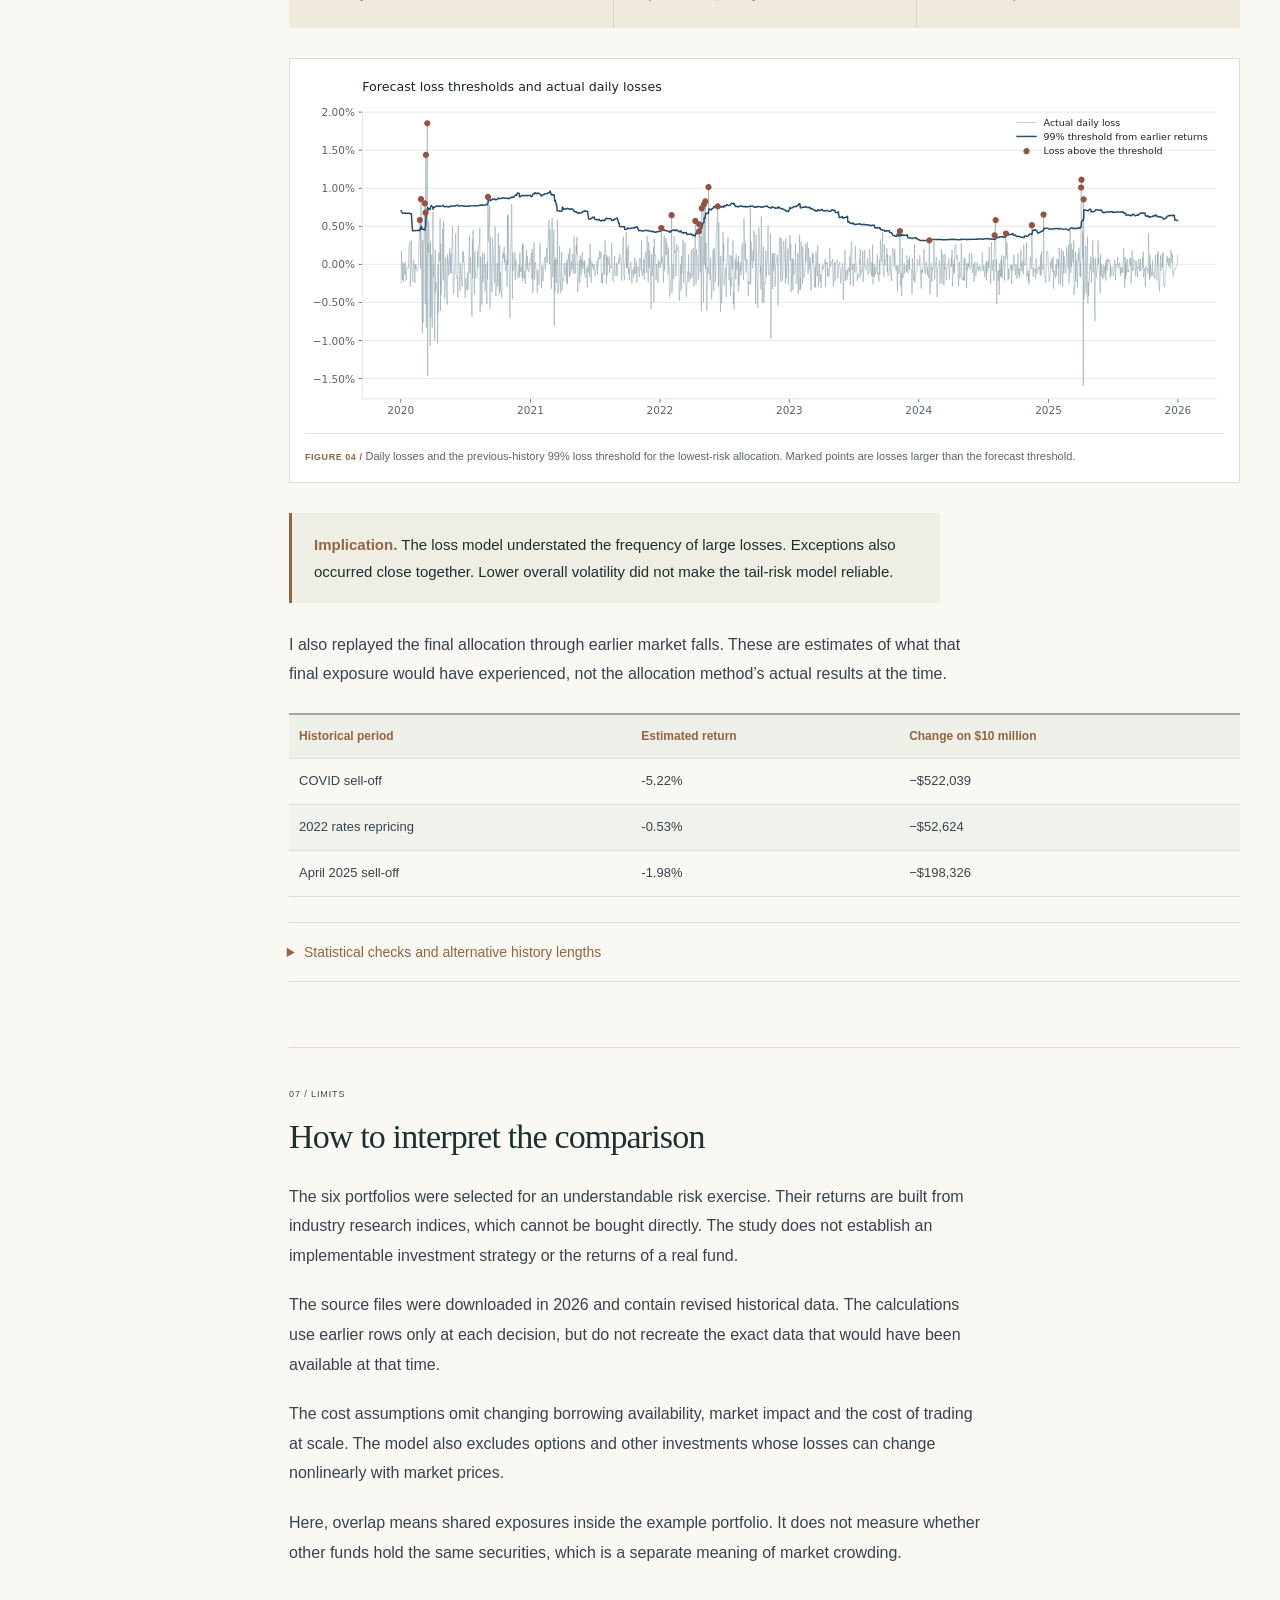
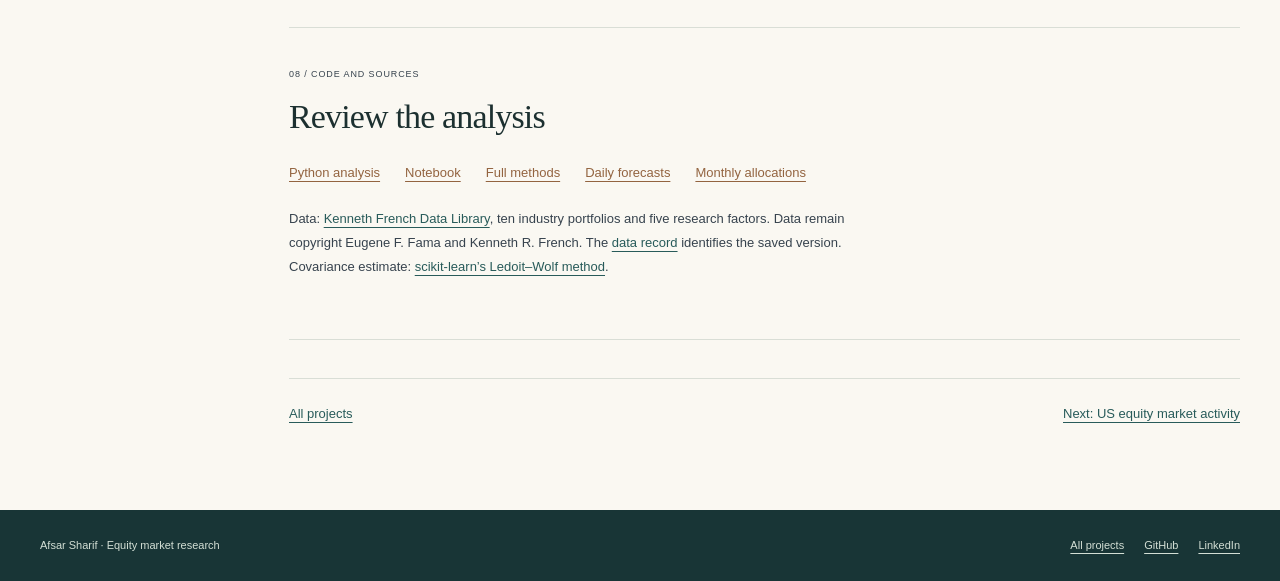
==== commit d1717e01: "Add editorial typography, warmer colours and distinctive project layouts" ====
--- a/projects/portfolio-risk.html
+++ b/projects/portfolio-risk.html
@@ -1,11 +1,11 @@
 <!doctype html>
 <html lang="en"><head><meta charset="utf-8"><meta name="viewport" content="width=device-width,initial-scale=1">
 <meta name="description" content="A comparison of three ways to divide money between six example portfolios. The aim is to understand shared risks, losses and the return trade-off."><title>Portfolio risk and allocation | Afsar Sharif</title>
-<link rel="stylesheet" href="../assets/css/portfolio.css?v=20261028">
-<link rel="stylesheet" href="../assets/css/strategist-lab.css?v=20261028"></head>
-<body><a class="skip-link" href="#main">Skip to content</a>
+<link rel="stylesheet" href="../assets/css/portfolio.css?v=20261028b">
+<link rel="stylesheet" href="../assets/css/strategist-lab.css?v=20261028b"></head>
+<body class="study-page study-2"><a class="skip-link" href="#main">Skip to content</a>
 <header class="site-header"><nav class="nav shell" aria-label="Main navigation">
-<a class="brand" href="../index.html">Afsar Sharif<span>Research</span></a>
+<a class="brand" href="../index.html" aria-label="Afsar Sharif research, home">Afsar Sharif<span>Research</span></a>
 <ul class="nav-links"><li><a href="../index.html#work">Projects</a></li><li><a href="../index.html#about">About</a></li><li><a href="https://github.com/afsar20">GitHub</a></li></ul>
 </nav></header><main id="main"><div class="project-heading"><div class="shell">
 <div class="breadcrumbs"><a href="../index.html#work">Projects</a> / Study 02</div>
@@ -23,4 +23,4 @@
 <section class="report-section" id="validation"><p class="section-number">06 / Checks</p><h2>Did the loss forecasts hold up?</h2><p>I compared the daily loss forecasts with what happened next. A loss beyond the forecast VaR is called an <strong>exception</strong>. A 99% model should have about 1% exceptions when it describes the risk well.</p><div class="study-stats"><div class="study-stat"><strong>27</strong><span>Losses beyond the historical 99% threshold</span></div><div class="study-stat"><strong>15.1</strong><span>Expected over 1,508 days at a 1% rate</span></div><div class="study-stat"><strong>1.79%</strong><span>Observed exception rate</span></div></div><figure class="figure"><img loading="lazy" src="../assets/images/strategist/var-backtest.svg" alt="Daily losses and the previous-history 99% loss threshold for the lowest-risk allocation. Marked points are losses larger than the forecast threshold."><figcaption>Daily losses and the previous-history 99% loss threshold for the lowest-risk allocation. Marked points are losses larger than the forecast threshold.</figcaption></figure><div class="takeaway"><p><strong>Implication.</strong> The loss model understated the frequency of large losses. Exceptions also occurred close together. Lower overall volatility did not make the tail-risk model reliable.</p></div><p>I also replayed the final allocation through earlier market falls. These are estimates of what that final exposure would have experienced, not the allocation method’s actual results at the time.</p><div class="table-scroll"><table class="research-table"><thead><tr><th scope="col">Historical period</th><th scope="col">Estimated return</th><th scope="col">Change on $10 million</th></tr></thead><tbody><tr><td>COVID sell-off</td><td>-5.22%</td><td>−$522,039</td></tr><tr><td>2022 rates repricing</td><td>-0.53%</td><td>−$52,624</td></tr><tr><td>April 2025 sell-off</td><td>-1.98%</td><td>−$198,326</td></tr></tbody></table></div><details class="method-detail"><summary>Statistical checks and alternative history lengths</summary><p>The Kupiec coverage test checks whether exceptions occur at the expected frequency. The Christoffersen independence test checks whether one exception changes the chance of another on the following day. A p-value summarises how unusual the observed pattern would be under the tested model. A small value is evidence against that property; a large value does not prove the model correct.</p><div class="table-scroll"><table class="research-table"><thead><tr><th scope="col">99% risk model</th><th scope="col">Exceptions</th><th scope="col">Coverage-test p-value</th><th scope="col">Independence-test p-value</th></tr></thead><tbody><tr><td>Historical returns</td><td>27</td><td>0.005</td><td>0.001</td></tr><tr><td>Normal-return assumption</td><td>27</td><td>0.005</td><td>0.011</td></tr></tbody></table></div><p>The allocation comparison was repeated with 126, 252 and 504 prior trading days. The lowest-risk method’s realised annual volatility stayed close to 3.9% across these choices. The full comparison and resampling interval are in the saved results.</p></details></section>
 <section class="report-section" id="limits"><p class="section-number">07 / Limits</p><h2>How to interpret the comparison</h2><p>The six portfolios were selected for an understandable risk exercise. Their returns are built from industry research indices, which cannot be bought directly. The study does not establish an implementable investment strategy or the returns of a real fund.</p><p>The source files were downloaded in 2026 and contain revised historical data. The calculations use earlier rows only at each decision, but do not recreate the exact data that would have been available at that time.</p><p>The cost assumptions omit changing borrowing availability, market impact and the cost of trading at scale. The model also excludes options and other investments whose losses can change nonlinearly with market prices.</p><p>Here, overlap means shared exposures inside the example portfolio. It does not measure whether other funds hold the same securities, which is a separate meaning of market crowding.</p></section>
 <section class="report-section" id="code"><p class="section-number">08 / Code and sources</p><h2>Review the analysis</h2><div class="source-links"><a href="https://github.com/afsar20/AfsarSharifProjects.github.io/blob/main/research/strategist_lab/portfolio.py">Python analysis</a><a href="https://github.com/afsar20/AfsarSharifProjects.github.io/blob/main/notebooks/portfolio_risk_crowding.ipynb">Notebook</a><a href="https://github.com/afsar20/AfsarSharifProjects.github.io/blob/main/research/strategist_lab/METHODOLOGY.md">Full methods</a><a href="../research/strategist_lab/results/portfolio/walk_forward.csv">Daily forecasts</a><a href="../research/strategist_lab/results/portfolio/allocations.csv">Monthly allocations</a></div><p class="sources">Data: <a href="https://mba.tuck.dartmouth.edu/pages/faculty/ken.french/data_library.html">Kenneth French Data Library</a>, ten industry portfolios and five research factors. Data remain copyright Eugene F. Fama and Kenneth R. French. The <a href="../data/strategist_lab/manifest.json">data record</a> identifies the saved version. Covariance estimate: <a href="https://scikit-learn.org/stable/modules/generated/sklearn.covariance.LedoitWolf.html">scikit-learn’s Ledoit–Wolf method</a>.</p></section>
-<nav class="next-study" aria-label="Other studies"><a href="../index.html#work">All projects</a><a href="us-equities.html">Next: US equity market activity</a></nav></article></div></main><footer class="site-footer"><div class="shell footer-inner"><p>Afsar Sharif · Equity market research</p><div><a href="../index.html">All projects</a><a href="https://github.com/afsar20">GitHub</a><a href="https://www.linkedin.com/in/afsar-sharif-75ba42143/">LinkedIn</a></div></div></footer><script id="lab-data" type="application/json">{"project":"portfolio","data_type":"REAL INDUSTRY/FACTOR RETURNS; ILLUSTRATIVE FIXED BOOKS","as_of":"2025-12-31","data_start":"2015-01-02","evaluation_start":"2020-01-02","evaluation_end":"2025-12-31","lookback":252,"sessions":1508,"nav_usd":10000000.0,"book_names":["Technology","Technology and retail","Defensive industries","Cyclical industries","Consumer industries","Broad equities"],"factor_names":["Mkt-RF","SMB","HML","RMW","CMA"],"industries":["NoDur","Durbl","Manuf","Enrgy","HiTec","Telcm","Shops","Hlth","Utils","Other"],"book_weights":[[0.0,0.0,-0.2,-0.2,0.5,0.1,0.0,0.0,0.0,0.0],[-0.15,0.1,0.0,0.0,0.3,0.0,0.3,0.0,-0.15,0.0],[0.2,-0.2,-0.2,0.0,0.0,0.0,0.0,0.2,0.2,0.0],[-0.15,0.0,0.25,0.25,0.0,0.0,0.0,0.0,-0.2,0.15],[0.0,0.25,0.0,0.0,0.0,-0.25,0.25,0.0,0.0,-0.25],[0.1,0.1,0.1,0.1,0.1,0.1,0.1,0.1,0.1,0.1]],"weights":[0.17272026143466174,0.030400629361167483,0.34357678649237905,0.19420785758898654,0.2288952451427152,0.030199219980090043],"snapshot_weights":{"equal":[0.16682747406466447,0.16798426623722304,0.16272827839880877,0.169431064284783,0.16615758535083078,0.16687133166368992],"inverse_vol":[0.1996145138907809,0.13407915853547103,0.17749229449975384,0.2077631287813957,0.15655735292134543,0.12449355137125305],"minimum_variance":[0.17272026143466174,0.030400629361167483,0.34357678649237905,0.19420785758898654,0.2288952451427152,0.030199219980090043]},"covariance_daily":[[4.438346909912907e-05,4.5948016314932025e-05,-2.2193706446892086e-05,9.888551973871362e-06,2.3437015573177184e-05,3.255887942425788e-05],[4.5948016314932025e-05,9.581761444596714e-05,-5.035210306352496e-05,4.1138566628551756e-05,5.6121516374590006e-05,7.855866250229001e-05],[-2.2193706446892086e-05,-5.035210306352496e-05,5.1188902726470193e-05,-1.9956575243918722e-05,-4.646617572205125e-05,-3.3789431695864865e-05],[9.888551973871362e-06,4.1138566628551756e-05,-1.9956575243918722e-05,4.272420201817664e-05,1.8156914405510566e-05,4.889141654356679e-05],[2.3437015573177184e-05,5.6121516374590006e-05,-4.646617572205125e-05,1.8156914405510566e-05,6.610799644225193e-05,4.286296542437741e-05],[3.255887942425788e-05,7.855866250229001e-05,-3.3789431695864865e-05,4.889141654356679e-05,4.286296542437741e-05,0.00011033795389229836]],"correlation":[[1.0,0.7845522595304337,-0.5346599930438739,0.26434587094329304,0.4893685838354843,0.5157485285192708],[0.7845522595304337,1.0,-0.7921580184572079,0.7181833681945865,0.765260911618359,0.8126601912297479],[-0.5346599930438739,-0.7921580184572079,1.0,-0.4915468776033348,-0.893942951477543,-0.4931607822602237],[0.26434587094329304,0.7181833681945865,-0.4915468776033348,1.0,0.38762064494980353,0.7918305352008393],[0.4893685838354843,0.765260911618359,-0.893942951477543,0.38762064494980353,1.0,0.5422203150403702],[0.5157485285192708,0.8126601912297479,-0.4931607822602237,0.7918305352008393,0.5422203150403702,1.0]],"shrinkage":0.08968735645106096,"annual_vol":0.038238061826152796,"risk_contributions_annual":[0.01104793357901769,0.003357258088907997,-0.007491895771909766,0.01283964931194057,0.014695566045660384,0.0037895505725359276],"risk_shares_absolute":[0.20758265410672286,0.0630804430197118,0.1407672844429104,0.24124769242223856,0.27611902094998425,0.07120290505843195],"effective_risk_books":4.84502824758645,"largest_pc_share":0.6894729647896128,"net_industry_weights":[0.03804400625396172,-0.005431561078671265,-0.051687523190152525,0.017027834108323286,0.09850024152369012,-0.03693186314420362,0.06936392209203805,0.07173527929648482,0.028333613374512387,-0.025072710649321817],"gross_before_netting":1.0,"gross_after_netting":0.44212855471135964,"net_exposure":0.20388123858666118,"factor_model":{"book_betas":[[0.28022457982198323,-0.1600606253589466,-0.4221776464136317,-0.08231442465802133,0.033494180447764844],[0.684059103845394,0.07621705397041038,-0.29137802230243176,0.05526661226011487,-0.14425103961905664],[-0.2641690539477416,-0.13684691947853694,0.19782264339446687,-0.008711917478581556,0.25252316921808804],[0.4665473019381744,0.1631106783883004,0.18716954658464333,0.11641356896980727,-0.060583325312977505],[0.2948224091035636,0.13704627069121755,-0.29267501017583775,0.019299361335698893,-0.2459684995417486],[0.9009586807141177,0.01144412813127047,0.26784985812205103,0.016263037749834668,0.029192887478760508]],"portfolio_beta":[0.1637327842888287,-0.008953872616099492,-0.036362705373715803,0.011986651159610453,0.020975724824058344],"daily_intercepts":[0.00015104277832586887,1.0082798442259535e-05,5.70794405122907e-05,-6.498429122396951e-05,5.6300376307484525e-06,-0.00015604646208983018],"common_variance":4.282476623999057e-06,"specific_variance":4.935038069178332e-07,"common_share":0.8966696337943139,"reconciliation_error":7.517417406881916e-21,"r_squared":[0.7574422102486393,0.8620275257100781,0.364365443065786,0.7121616214555568,0.37754175198011597,0.9341162510147849]},"performance":[{"method":"equal","cagr":0.09235922796058627,"annual_vol":0.08279013379710279,"excess_sharpe":0.766627140560153,"max_drawdown":-0.11633966154901798,"total_return":0.696617393860171,"allocation_cost_bps":5.332803058099844,"mean_one_way_turnover":0.011735222035562832},{"method":"inverse_vol","cagr":0.0826143870801761,"annual_vol":0.0696999784134677,"excess_sharpe":0.7677592381620761,"max_drawdown":-0.09130439058062867,"total_return":0.608035240674087,"allocation_cost_bps":6.029858467098605,"mean_one_way_turnover":0.014189642489783823},{"method":"minimum_variance","cagr":0.059431354024261474,"annual_vol":0.038945611903227866,"excess_sharpe":0.7749745720869992,"max_drawdown":-0.046380634909108154,"total_return":0.41266423304373223,"allocation_cost_bps":8.067834460646392,"mean_one_way_turnover":0.021365614298050676}],"coverage":{"equal":{"var95":{"observations":1508,"exceptions":88,"expected_exceptions":75.4,"exception_rate":0.058355437665782495,"uc_lr":2.1083447641901785,"uc_p":0.1464977021975329,"independence_lr":4.192693152022002,"independence_p":0.040598553423999664,"conditional_coverage_p":0.042829894177855425,"transitions":[[1341,78],[78,10]]},"var99":{"observations":1508,"exceptions":28,"expected_exceptions":15.08,"exception_rate":0.01856763925729443,"uc_lr":8.92690423487403,"uc_p":0.002810002307139464,"independence_lr":6.018838078166709,"independence_p":0.014153962292568345,"conditional_coverage_p":0.0005682942903986148,"transitions":[[1454,25],[25,3]]},"normal_var99":{"observations":1508,"exceptions":35,"expected_exceptions":15.08,"exception_rate":0.023209549071618037,"uc_lr":19.36549116595893,"uc_p":1.0794004700292207e-05,"independence_lr":6.994225754897855,"independence_p":0.008177307137132628,"conditional_coverage_p":1.8882530652449038e-06,"transitions":[[1441,31],[31,4]]}},"inverse_vol":{"var95":{"observations":1508,"exceptions":86,"expected_exceptions":75.4,"exception_rate":0.05702917771883289,"uc_lr":1.5035086371946136,"uc_p":0.2201322890429906,"independence_lr":4.723553528733646,"independence_p":0.02975219761794748,"conditional_coverage_p":0.04444374339425108,"transitions":[[1345,76],[76,10]]},"var99":{"observations":1508,"exceptions":29,"expected_exceptions":15.08,"exception_rate":0.019230769230769232,"uc_lr":10.217930598937187,"uc_p":0.0013908181747819695,"independence_lr":9.749781976682016,"independence_p":0.0017934398438735715,"conditional_coverage_p":4.61388011788286e-05,"transitions":[[1453,25],[25,4]]},"normal_var99":{"observations":1508,"exceptions":38,"expected_exceptions":15.08,"exception_rate":0.025198938992042442,"uc_lr":24.75416973478309,"uc_p":6.512775336656717e-07,"independence_lr":9.365201296722773,"independence_p":0.0022114371093843494,"conditional_coverage_p":3.900072833429034e-08,"transitions":[[1436,33],[33,5]]}},"minimum_variance":{"var95":{"observations":1508,"exceptions":88,"expected_exceptions":75.4,"exception_rate":0.058355437665782495,"uc_lr":2.1083447641901785,"uc_p":0.1464977021975329,"independence_lr":4.192693152022002,"independence_p":0.040598553423999664,"conditional_coverage_p":0.042829894177855425,"transitions":[[1341,78],[78,10]]},"var99":{"observations":1508,"exceptions":27,"expected_exceptions":15.08,"exception_rate":0.01790450928381963,"uc_lr":7.708672986091472,"uc_p":0.00549561363232509,"independence_lr":10.85271793074594,"independence_p":0.0009865085854813874,"conditional_coverage_p":9.32062798275532e-05,"transitions":[[1457,23],[23,4]]},"normal_var99":{"observations":1508,"exceptions":27,"expected_exceptions":15.08,"exception_rate":0.01790450928381963,"uc_lr":7.708672986091472,"uc_p":0.00549561363232509,"independence_lr":6.4141535081997745,"independence_p":0.011321428412149092,"conditional_coverage_p":0.0008575652854852309,"transitions":[[1456,24],[24,3]]}}},"historical_stress":[{"name":"COVID sell-off","start":"2020-02-19","end":"2020-03-23","sessions":24,"return":-0.05220392046950197,"pnl_usd":-522039.20469501975},{"name":"2022 rates repricing","start":"2022-01-03","end":"2022-12-30","sessions":251,"return":-0.005262449439226513,"pnl_usd":-52624.49439226513},{"name":"April 2025 sell-off","start":"2025-04-02","end":"2025-04-08","sessions":5,"return":-0.019832551875717242,"pnl_usd":-198325.51875717242}],"correlation_sensitivity":[{"correlation_blend":0,"annual_vol":0.038238061826152796,"normal_var99":0.0056036404142685205},{"correlation_blend":0.25,"annual_vol":0.06711081429044909,"normal_var99":0.009834830878776955},{"correlation_blend":0.5,"annual_vol":0.08686526012873966,"normal_var99":0.012729768691373223},{"correlation_blend":0.75,"annual_vol":0.10289453551933682,"normal_var99":0.015078797148897094},{"correlation_blend":1.0,"annual_vol":0.11674329729045059,"normal_var99":0.01710827974927077}],"cost_sensitivity":[{"extra_allocation_cost_bps":0,"cagr":0.059431354024261474},{"extra_allocation_cost_bps":2,"cagr":0.059288692503444373},{"extra_allocation_cost_bps":5,"cagr":0.059074719781843754},{"extra_allocation_cost_bps":10,"cagr":0.058718150721812634}],"assumptions":{"one_way_allocation_cost_bps":2.0,"borrow_cost_bps_annual":50.0,"allocation_cap":0.35,"allocation_floor":0.03,"monthly_one_way_turnover_cap":0.15},"risk_reconciliation_error":4.336808689942018e-19,"data_caveat":"Revised research indices, not directly tradable assets or real hedge fund books."}</script><script src="../assets/js/strategist-lab.js?v=20261028"></script></body></html>
+<nav class="next-study" aria-label="Other studies"><a href="../index.html#work">All projects</a><a href="us-equities.html">Next: US equity market activity</a></nav></article></div></main><footer class="site-footer"><div class="shell footer-inner"><p>Afsar Sharif · Equity market research</p><div><a href="../index.html">All projects</a><a href="https://github.com/afsar20">GitHub</a><a href="https://www.linkedin.com/in/afsar-sharif-75ba42143/">LinkedIn</a></div></div></footer><script id="lab-data" type="application/json">{"project":"portfolio","data_type":"REAL INDUSTRY/FACTOR RETURNS; ILLUSTRATIVE FIXED BOOKS","as_of":"2025-12-31","data_start":"2015-01-02","evaluation_start":"2020-01-02","evaluation_end":"2025-12-31","lookback":252,"sessions":1508,"nav_usd":10000000.0,"book_names":["Technology","Technology and retail","Defensive industries","Cyclical industries","Consumer industries","Broad equities"],"factor_names":["Mkt-RF","SMB","HML","RMW","CMA"],"industries":["NoDur","Durbl","Manuf","Enrgy","HiTec","Telcm","Shops","Hlth","Utils","Other"],"book_weights":[[0.0,0.0,-0.2,-0.2,0.5,0.1,0.0,0.0,0.0,0.0],[-0.15,0.1,0.0,0.0,0.3,0.0,0.3,0.0,-0.15,0.0],[0.2,-0.2,-0.2,0.0,0.0,0.0,0.0,0.2,0.2,0.0],[-0.15,0.0,0.25,0.25,0.0,0.0,0.0,0.0,-0.2,0.15],[0.0,0.25,0.0,0.0,0.0,-0.25,0.25,0.0,0.0,-0.25],[0.1,0.1,0.1,0.1,0.1,0.1,0.1,0.1,0.1,0.1]],"weights":[0.17272026143466174,0.030400629361167483,0.34357678649237905,0.19420785758898654,0.2288952451427152,0.030199219980090043],"snapshot_weights":{"equal":[0.16682747406466447,0.16798426623722304,0.16272827839880877,0.169431064284783,0.16615758535083078,0.16687133166368992],"inverse_vol":[0.1996145138907809,0.13407915853547103,0.17749229449975384,0.2077631287813957,0.15655735292134543,0.12449355137125305],"minimum_variance":[0.17272026143466174,0.030400629361167483,0.34357678649237905,0.19420785758898654,0.2288952451427152,0.030199219980090043]},"covariance_daily":[[4.438346909912907e-05,4.5948016314932025e-05,-2.2193706446892086e-05,9.888551973871362e-06,2.3437015573177184e-05,3.255887942425788e-05],[4.5948016314932025e-05,9.581761444596714e-05,-5.035210306352496e-05,4.1138566628551756e-05,5.6121516374590006e-05,7.855866250229001e-05],[-2.2193706446892086e-05,-5.035210306352496e-05,5.1188902726470193e-05,-1.9956575243918722e-05,-4.646617572205125e-05,-3.3789431695864865e-05],[9.888551973871362e-06,4.1138566628551756e-05,-1.9956575243918722e-05,4.272420201817664e-05,1.8156914405510566e-05,4.889141654356679e-05],[2.3437015573177184e-05,5.6121516374590006e-05,-4.646617572205125e-05,1.8156914405510566e-05,6.610799644225193e-05,4.286296542437741e-05],[3.255887942425788e-05,7.855866250229001e-05,-3.3789431695864865e-05,4.889141654356679e-05,4.286296542437741e-05,0.00011033795389229836]],"correlation":[[1.0,0.7845522595304337,-0.5346599930438739,0.26434587094329304,0.4893685838354843,0.5157485285192708],[0.7845522595304337,1.0,-0.7921580184572079,0.7181833681945865,0.765260911618359,0.8126601912297479],[-0.5346599930438739,-0.7921580184572079,1.0,-0.4915468776033348,-0.893942951477543,-0.4931607822602237],[0.26434587094329304,0.7181833681945865,-0.4915468776033348,1.0,0.38762064494980353,0.7918305352008393],[0.4893685838354843,0.765260911618359,-0.893942951477543,0.38762064494980353,1.0,0.5422203150403702],[0.5157485285192708,0.8126601912297479,-0.4931607822602237,0.7918305352008393,0.5422203150403702,1.0]],"shrinkage":0.08968735645106096,"annual_vol":0.038238061826152796,"risk_contributions_annual":[0.01104793357901769,0.003357258088907997,-0.007491895771909766,0.01283964931194057,0.014695566045660384,0.0037895505725359276],"risk_shares_absolute":[0.20758265410672286,0.0630804430197118,0.1407672844429104,0.24124769242223856,0.27611902094998425,0.07120290505843195],"effective_risk_books":4.84502824758645,"largest_pc_share":0.6894729647896128,"net_industry_weights":[0.03804400625396172,-0.005431561078671265,-0.051687523190152525,0.017027834108323286,0.09850024152369012,-0.03693186314420362,0.06936392209203805,0.07173527929648482,0.028333613374512387,-0.025072710649321817],"gross_before_netting":1.0,"gross_after_netting":0.44212855471135964,"net_exposure":0.20388123858666118,"factor_model":{"book_betas":[[0.28022457982198323,-0.1600606253589466,-0.4221776464136317,-0.08231442465802133,0.033494180447764844],[0.684059103845394,0.07621705397041038,-0.29137802230243176,0.05526661226011487,-0.14425103961905664],[-0.2641690539477416,-0.13684691947853694,0.19782264339446687,-0.008711917478581556,0.25252316921808804],[0.4665473019381744,0.1631106783883004,0.18716954658464333,0.11641356896980727,-0.060583325312977505],[0.2948224091035636,0.13704627069121755,-0.29267501017583775,0.019299361335698893,-0.2459684995417486],[0.9009586807141177,0.01144412813127047,0.26784985812205103,0.016263037749834668,0.029192887478760508]],"portfolio_beta":[0.1637327842888287,-0.008953872616099492,-0.036362705373715803,0.011986651159610453,0.020975724824058344],"daily_intercepts":[0.00015104277832586887,1.0082798442259535e-05,5.70794405122907e-05,-6.498429122396951e-05,5.6300376307484525e-06,-0.00015604646208983018],"common_variance":4.282476623999057e-06,"specific_variance":4.935038069178332e-07,"common_share":0.8966696337943139,"reconciliation_error":7.517417406881916e-21,"r_squared":[0.7574422102486393,0.8620275257100781,0.364365443065786,0.7121616214555568,0.37754175198011597,0.9341162510147849]},"performance":[{"method":"equal","cagr":0.09235922796058627,"annual_vol":0.08279013379710279,"excess_sharpe":0.766627140560153,"max_drawdown":-0.11633966154901798,"total_return":0.696617393860171,"allocation_cost_bps":5.332803058099844,"mean_one_way_turnover":0.011735222035562832},{"method":"inverse_vol","cagr":0.0826143870801761,"annual_vol":0.0696999784134677,"excess_sharpe":0.7677592381620761,"max_drawdown":-0.09130439058062867,"total_return":0.608035240674087,"allocation_cost_bps":6.029858467098605,"mean_one_way_turnover":0.014189642489783823},{"method":"minimum_variance","cagr":0.059431354024261474,"annual_vol":0.038945611903227866,"excess_sharpe":0.7749745720869992,"max_drawdown":-0.046380634909108154,"total_return":0.41266423304373223,"allocation_cost_bps":8.067834460646392,"mean_one_way_turnover":0.021365614298050676}],"coverage":{"equal":{"var95":{"observations":1508,"exceptions":88,"expected_exceptions":75.4,"exception_rate":0.058355437665782495,"uc_lr":2.1083447641901785,"uc_p":0.1464977021975329,"independence_lr":4.192693152022002,"independence_p":0.040598553423999664,"conditional_coverage_p":0.042829894177855425,"transitions":[[1341,78],[78,10]]},"var99":{"observations":1508,"exceptions":28,"expected_exceptions":15.08,"exception_rate":0.01856763925729443,"uc_lr":8.92690423487403,"uc_p":0.002810002307139464,"independence_lr":6.018838078166709,"independence_p":0.014153962292568345,"conditional_coverage_p":0.0005682942903986148,"transitions":[[1454,25],[25,3]]},"normal_var99":{"observations":1508,"exceptions":35,"expected_exceptions":15.08,"exception_rate":0.023209549071618037,"uc_lr":19.36549116595893,"uc_p":1.0794004700292207e-05,"independence_lr":6.994225754897855,"independence_p":0.008177307137132628,"conditional_coverage_p":1.8882530652449038e-06,"transitions":[[1441,31],[31,4]]}},"inverse_vol":{"var95":{"observations":1508,"exceptions":86,"expected_exceptions":75.4,"exception_rate":0.05702917771883289,"uc_lr":1.5035086371946136,"uc_p":0.2201322890429906,"independence_lr":4.723553528733646,"independence_p":0.02975219761794748,"conditional_coverage_p":0.04444374339425108,"transitions":[[1345,76],[76,10]]},"var99":{"observations":1508,"exceptions":29,"expected_exceptions":15.08,"exception_rate":0.019230769230769232,"uc_lr":10.217930598937187,"uc_p":0.0013908181747819695,"independence_lr":9.749781976682016,"independence_p":0.0017934398438735715,"conditional_coverage_p":4.61388011788286e-05,"transitions":[[1453,25],[25,4]]},"normal_var99":{"observations":1508,"exceptions":38,"expected_exceptions":15.08,"exception_rate":0.025198938992042442,"uc_lr":24.75416973478309,"uc_p":6.512775336656717e-07,"independence_lr":9.365201296722773,"independence_p":0.0022114371093843494,"conditional_coverage_p":3.900072833429034e-08,"transitions":[[1436,33],[33,5]]}},"minimum_variance":{"var95":{"observations":1508,"exceptions":88,"expected_exceptions":75.4,"exception_rate":0.058355437665782495,"uc_lr":2.1083447641901785,"uc_p":0.1464977021975329,"independence_lr":4.192693152022002,"independence_p":0.040598553423999664,"conditional_coverage_p":0.042829894177855425,"transitions":[[1341,78],[78,10]]},"var99":{"observations":1508,"exceptions":27,"expected_exceptions":15.08,"exception_rate":0.01790450928381963,"uc_lr":7.708672986091472,"uc_p":0.00549561363232509,"independence_lr":10.85271793074594,"independence_p":0.0009865085854813874,"conditional_coverage_p":9.32062798275532e-05,"transitions":[[1457,23],[23,4]]},"normal_var99":{"observations":1508,"exceptions":27,"expected_exceptions":15.08,"exception_rate":0.01790450928381963,"uc_lr":7.708672986091472,"uc_p":0.00549561363232509,"independence_lr":6.4141535081997745,"independence_p":0.011321428412149092,"conditional_coverage_p":0.0008575652854852309,"transitions":[[1456,24],[24,3]]}}},"historical_stress":[{"name":"COVID sell-off","start":"2020-02-19","end":"2020-03-23","sessions":24,"return":-0.05220392046950197,"pnl_usd":-522039.20469501975},{"name":"2022 rates repricing","start":"2022-01-03","end":"2022-12-30","sessions":251,"return":-0.005262449439226513,"pnl_usd":-52624.49439226513},{"name":"April 2025 sell-off","start":"2025-04-02","end":"2025-04-08","sessions":5,"return":-0.019832551875717242,"pnl_usd":-198325.51875717242}],"correlation_sensitivity":[{"correlation_blend":0,"annual_vol":0.038238061826152796,"normal_var99":0.0056036404142685205},{"correlation_blend":0.25,"annual_vol":0.06711081429044909,"normal_var99":0.009834830878776955},{"correlation_blend":0.5,"annual_vol":0.08686526012873966,"normal_var99":0.012729768691373223},{"correlation_blend":0.75,"annual_vol":0.10289453551933682,"normal_var99":0.015078797148897094},{"correlation_blend":1.0,"annual_vol":0.11674329729045059,"normal_var99":0.01710827974927077}],"cost_sensitivity":[{"extra_allocation_cost_bps":0,"cagr":0.059431354024261474},{"extra_allocation_cost_bps":2,"cagr":0.059288692503444373},{"extra_allocation_cost_bps":5,"cagr":0.059074719781843754},{"extra_allocation_cost_bps":10,"cagr":0.058718150721812634}],"assumptions":{"one_way_allocation_cost_bps":2.0,"borrow_cost_bps_annual":50.0,"allocation_cap":0.35,"allocation_floor":0.03,"monthly_one_way_turnover_cap":0.15},"risk_reconciliation_error":4.336808689942018e-19,"data_caveat":"Revised research indices, not directly tradable assets or real hedge fund books."}</script><script src="../assets/js/strategist-lab.js?v=20261028b"></script></body></html>
--- a/assets/css/portfolio.css
+++ b/assets/css/portfolio.css
@@ -25,3 +25,68 @@
 @media(max-width:900px){.shell{width:min(calc(100% - 48px),var(--width))}.project-row{grid-template-columns:30px 1fr;gap:20px}.project-preview{grid-column:2}.project-preview img{aspect-ratio:2.2;max-height:260px}.about-section{gap:25px;grid-template-columns:1fr}.home-intro{padding:62px 0 48px}}
 @media(max-width:540px){body{font-size:15px}.shell{width:calc(100% - 36px)}.nav{min-height:68px;gap:15px}.brand{font-size:12px}.brand span{display:none}.nav-links{gap:17px;font-size:12px}.home-intro .intro-copy{font-size:17px}.project-row{padding:30px 0;grid-template-columns:22px 1fr;gap:12px}.project-copy h3{font-size:24px}.project-preview img{aspect-ratio:1.6}.section-label p{display:none}.footer-inner{display:block}.footer-inner a{margin:10px 20px 0 0;display:inline-block}.profile-details{gap:20px}}
 @media(prefers-reduced-motion:reduce){html{scroll-behavior:auto}}
+
+/* Editorial colour and typography, with a distinct accent for each study. */
+:root{--ink:#1c3030;--muted:#596662;--accent:#285b5a;--rule:#d9ded6;--paper:#faf8f2;--wash:#eeeae0;--dark:#183536;--negative:#9d583d;--study-accent:#285b5a}
+.study-1{--study-accent:#285b5a;--study-wash:#e8efeb}
+.study-2{--study-accent:#936440;--study-wash:#f0eadd}
+.study-3{--study-accent:#4f657c;--study-wash:#e8edf0}
+.study-4{--study-accent:#805a68;--study-wash:#f0e9ec}
+body{background:var(--paper)}
+.site-header{background:var(--paper);border-bottom:1px solid #d0d6ce}
+.nav{min-height:82px}
+.brand{letter-spacing:.09em;font-size:14px}
+.brand::before{content:"";display:inline-block;width:9px;height:9px;background:var(--accent);margin-right:13px;vertical-align:1px}
+.brand span{font-size:11px;letter-spacing:.1em}
+.nav-links{font-size:13px;gap:31px}
+.nav-links a{padding:7px 0;border-bottom:1px solid transparent;transition:color .18s,border-color .18s}
+.nav-links a:hover{color:var(--accent);border-bottom-color:var(--accent);text-decoration:none}
+.home-intro{padding:72px 0 68px;border-bottom:0}
+.hero-layout{display:grid;grid-template-columns:minmax(0,1fr) 320px;gap:85px;align-items:center}
+.home-intro .kicker{color:var(--accent);font-size:10px;letter-spacing:.15em;margin-bottom:28px}
+.home-intro h1{font-family:Georgia,'Times New Roman',serif;font-size:clamp(48px,6.4vw,85px);font-weight:400;line-height:1.04;letter-spacing:-.045em;margin:0 0 28px;max-width:800px}
+.home-intro h1 em{font-weight:400;color:var(--accent)}
+.home-intro .intro-copy{font-size:17px;line-height:1.8;max-width:580px;margin-bottom:28px}
+.text-links{gap:28px;font-size:13px}
+.text-links a{color:var(--ink);text-decoration:none;padding:0 0 7px;border-bottom:1px solid var(--ink)}
+.text-links a span{display:inline-block;margin-left:12px;color:var(--accent)}
+.text-links a:hover{border-bottom-color:var(--accent);color:var(--accent)}
+.hero-index{background:var(--dark);color:#f4f1e8;padding:29px 28px 22px;border-top:3px solid #b89a6c}
+.hero-index>p{font-size:10px;letter-spacing:.12em;text-transform:uppercase;margin:0 0 24px;display:flex;justify-content:space-between;color:#c2d3cc}
+.hero-index>p span{color:#a5beb4;letter-spacing:.05em}
+.hero-index>a{display:grid;grid-template-columns:25px 1fr 15px;gap:9px;align-items:center;color:#f4f1e8;text-decoration:none;padding:17px 0;border-top:1px solid #ffffff24;font-size:14px;line-height:1.4}
+.hero-index .index-number{font:10px 'Courier New',monospace;color:#b3c8be}
+.index-arrow{color:#bfab87;transition:transform .18s}
+.hero-index>a:hover .index-arrow{transform:translate(2px,-2px)}
+.index-footer{border-top:1px solid #ffffff24;padding-top:18px;color:#b7cbc1;font-size:10px;letter-spacing:.025em}
+.section-label{padding:20px 0 16px;border-top:1px solid #8b9b91;border-bottom:1px solid var(--rule)}
+.section-label h2{font-size:12px;letter-spacing:.13em;color:var(--accent)}
+.project-row{grid-template-columns:45px minmax(0,1fr) minmax(0,1.06fr);grid-template-areas:'index copy preview';gap:31px;padding:53px 0}
+.project-index{grid-area:index;font:22px/1.1 Georgia,serif;color:var(--study-accent);padding-top:4px}
+.project-copy{grid-area:copy}
+.project-copy h3{font-family:Georgia,'Times New Roman',serif;font-size:31px;line-height:1.18;font-weight:400;letter-spacing:-.025em;max-width:470px;margin-bottom:18px}
+.project-copy>p{font-size:14px;line-height:1.8;max-width:440px}
+.project-copy .project-meta{color:var(--study-accent);font-size:9px!important;letter-spacing:.08em;max-width:none;line-height:1.7}
+.project-copy .project-result{padding-left:14px;border-left:2px solid var(--study-accent);font-size:13px;margin:18px 0 23px}
+.project-link{font-size:12px;text-decoration:none;border-bottom:1px solid #a8b5aa;padding-bottom:5px;color:var(--ink)}
+.project-link span{margin-left:12px;color:var(--study-accent)}
+.project-preview{grid-area:preview;background:white;border:1px solid #d8ddd6;transition:border-color .2s}
+.preview-label{display:flex;justify-content:space-between;align-items:center;padding:11px 15px;border-bottom:1px solid #d8ddd6;background:var(--study-wash);font-size:9px;text-transform:uppercase;letter-spacing:.1em;color:var(--study-accent)}
+.preview-label>span{font-size:14px}
+.project-preview img{aspect-ratio:1.75;padding:13px 10px;transition:transform .3s ease}
+.project-preview:hover{border-color:var(--study-accent)}
+.project-preview:hover img{transform:scale(1.012)}
+.project-row:nth-of-type(even){grid-template-columns:45px minmax(0,1.06fr) minmax(0,1fr);grid-template-areas:'index preview copy'}
+.project-row:nth-of-type(even) .project-copy{padding-left:17px}
+.about-section{margin-top:22px;padding:48px 35px;background:#eeeee5;border-top:2px solid #adb9aa;border-bottom:0;grid-template-columns:1fr 1.8fr;gap:55px}
+.about-section h2{font:400 32px/1.2 Georgia,'Times New Roman',serif;letter-spacing:-.025em}
+.about-section .kicker{color:var(--accent);font-size:10px}
+.about-section p{font-size:15px}
+.profile-details{border-top:1px solid #ccd3c8;padding-top:20px;gap:30px}
+.archive{padding-top:36px}
+.site-footer{background:var(--dark);border-top:0;padding:26px 0}
+.footer-inner,.footer-inner a{color:#d3dfd5;font-size:11px}.footer-inner a:hover{color:white}
+@media(max-width:1050px){.hero-layout{gap:42px;grid-template-columns:minmax(0,1fr) 290px}.hero-index{padding:25px 22px 20px}.project-row{gap:24px;grid-template-columns:32px minmax(0,1fr) minmax(0,1fr)}.project-copy h3{font-size:28px}}
+@media(max-width:900px){.hero-layout{grid-template-columns:1fr;gap:36px}.home-intro{padding:49px 0}.home-intro h1{font-size:68px}.hero-index{display:grid;grid-template-columns:repeat(2,minmax(0,1fr));gap:0 25px;padding:23px 27px}.hero-index>p{grid-column:1/-1;margin-bottom:14px}.hero-index>a{font-size:13px;padding:12px 0}.index-footer{grid-column:1/-1;margin-top:8px}.project-row,.project-row:nth-of-type(even){grid-template-columns:30px minmax(0,1fr);grid-template-areas:'index copy' '. preview';gap:20px;padding:35px 0}.project-row:nth-of-type(even) .project-copy{padding-left:0}.project-copy>p{max-width:670px}.project-copy h3{max-width:620px;font-size:29px}.project-preview img{aspect-ratio:2.1;max-height:290px}.about-section{grid-template-columns:1fr;gap:20px;padding:35px 26px}.about-section p{font-size:14px}}
+@media(max-width:540px){.nav{min-height:69px}.brand{font-size:11px}.brand::before{width:7px;height:7px;margin-right:9px}.nav-links{gap:19px;font-size:11px}.home-intro{padding:41px 0 39px}.home-intro .kicker{font-size:9px;letter-spacing:.08em;max-width:290px;line-height:1.7;margin-bottom:23px}.home-intro h1{font-size:54px}.home-intro .intro-copy{font-size:15px}.hero-index{display:none}.project-row,.project-row:nth-of-type(even){grid-template-columns:23px minmax(0,1fr);gap:15px}.project-index{font-size:19px}.project-copy h3{font-size:27px}.project-copy>p{font-size:14px}.project-preview img{aspect-ratio:1.65}.preview-label{font-size:8px;padding:9px 11px}.about-section{padding:29px 21px}.about-section h2{font-size:29px}.footer-inner a{margin-top:12px}}
+@media(prefers-reduced-motion:reduce){*,*::before,*::after{transition:none!important}.project-preview:hover img,.hero-index>a:hover .index-arrow{transform:none}}
--- a/assets/css/strategist-lab.css
+++ b/assets/css/strategist-lab.css
@@ -14,3 +14,46 @@
 @media(max-width:1000px){.report-layout{grid-template-columns:155px minmax(0,1fr);gap:35px}.report-section h2{font-size:27px}.tool-controls{gap:16px}.tool-controls label{min-width:125px}.tool-controls input[type=range]{width:135px}}
 @media(max-width:760px){.report-layout{display:block;padding-top:20px}.contents{position:static;padding:0 0 30px}.contents p{display:none}.contents ol{display:flex;flex-wrap:wrap;border:0;gap:8px 18px}.contents li{border:0}.contents a{padding:0;font-size:12px}.project-heading{padding-top:34px}.study-meta{gap:17px 25px}.report-section{scroll-margin-top:92px}.definitions>div{grid-template-columns:140px 1fr;gap:15px}.tool-controls{display:grid;grid-template-columns:repeat(2,minmax(0,1fr))}.tool-controls label{min-width:0}.tool-controls select{min-width:0;width:100%}.tool-controls input[type=range]{width:100%}.study-stat strong{font-size:27px}.study-stat+.study-stat{padding-left:13px}.study-stat{padding-right:12px}}
 @media(max-width:460px){.definitions>div{grid-template-columns:1fr;gap:3px}.study-stats{grid-template-columns:1fr}.study-stat,.study-stat+.study-stat{padding:14px 0;border-left:0;border-top:1px solid var(--rule);display:grid;grid-template-columns:repeat(2,minmax(0,1fr));gap:14px;align-items:center}.study-stat:first-child{border-top:0}.study-stat span{margin-top:0;max-width:none}.study-stat strong,.tool .study-stat strong{font-size:clamp(20px,5vw,27px)}.project-heading .lead{font-size:17px}.tool-controls{gap:20px 12px}.tool-controls select{width:100%}.next-study{display:block}.next-study a{display:block;margin-bottom:10px}}
+
+/* Shared editorial treatment for the study pages. */
+.study-page .project-heading{background:var(--study-wash);border-bottom:1px solid #ced7cd;padding:43px 0 38px}
+.study-page .breadcrumbs{font-size:11px;margin-bottom:30px}
+.study-page .project-heading .kicker{color:var(--study-accent);font-size:10px;letter-spacing:.14em;padding-left:13px;border-left:3px solid var(--study-accent);line-height:1.5;margin-bottom:20px}
+.study-page .project-heading h1{font-family:Georgia,'Times New Roman',serif;font-size:clamp(38px,4.5vw,58px);font-weight:400;line-height:1.08;letter-spacing:-.035em;max-width:930px;margin-bottom:24px}
+.study-page .project-heading .lead{font-size:17px;line-height:1.8;max-width:800px;color:#475a54}
+.study-meta{border-top-color:#bfcbbf;margin-top:27px;padding-top:19px;gap:49px;font-size:11px}
+.study-meta dt{font-size:9px;text-transform:uppercase;letter-spacing:.09em;margin-bottom:5px;color:#596c62}
+.report-layout{padding-top:43px;gap:59px}
+.contents{font-size:11px;padding-top:4px}.contents p{font-size:9px;color:var(--study-accent);letter-spacing:.13em}
+.contents a{padding:12px 0;transition:color .15s,padding-left .15s}
+.contents a:hover{color:var(--study-accent);padding-left:5px}
+.section-number{font-size:9px;color:var(--study-accent);text-transform:uppercase;letter-spacing:.1em}
+.report-section h2{font-family:Georgia,'Times New Roman',serif;font-size:34px;font-weight:400;line-height:1.2;letter-spacing:-.025em;max-width:850px}
+.report-section h3{font-family:Georgia,'Times New Roman',serif;font-size:24px;font-weight:400;line-height:1.25;margin-top:36px}
+.report-section{padding-bottom:40px;margin-bottom:38px}
+.report-section>p{line-height:1.85}
+.report{counter-reset:study-figure}
+.study-stats{background:var(--study-wash);border-top:2px solid var(--study-accent);border-bottom:0;margin-top:29px;margin-bottom:30px;padding:0 21px}
+.study-stat{padding-top:24px;padding-bottom:23px}
+.study-stat+.study-stat{border-left-color:#cad4c8}
+.study-stat strong{font-family:Georgia,'Times New Roman',serif;font-weight:400;font-size:39px;color:var(--study-accent);letter-spacing:-.025em}
+.study-stat span{font-size:11px;line-height:1.7;color:#4c6056}
+.takeaway{background:#efeee5;border-left:3px solid var(--study-accent);padding:18px 22px;margin:27px 0;font-size:15px;line-height:1.8}
+.takeaway strong{color:var(--study-accent)}
+.figure{padding:15px 15px 0;border:1px solid #d9dfd6;background:#fff;counter-increment:study-figure;margin:30px 0}
+.figure figcaption{padding:13px 0 15px;margin-top:9px;border-top-color:#e2e6df;font-size:11px;line-height:1.8;color:#59675f;max-width:none}
+.figure figcaption::before{content:'Figure ' counter(study-figure,decimal-leading-zero) ' / ';font-size:9px;color:var(--study-accent);text-transform:uppercase;letter-spacing:.06em;font-weight:600}
+.definitions{border-top:2px solid #b4c2b4}.definitions>div{padding:14px 0}.definitions dt{font-weight:500;color:var(--study-accent)}.definitions dd{color:#52635a;font-size:13px;line-height:1.8}
+.table-scroll{border-top:2px solid #9aab9d}.research-table th{color:var(--study-accent);background:#eeefe8;padding-left:10px;padding-right:12px}.research-table td{padding-left:10px;padding-right:12px}.research-table tbody tr:nth-child(even){background:#f1f2eb}
+.tool{background:#fff;border:1px solid #cbd5c9;border-top:3px solid var(--study-accent);padding:24px;margin-top:28px}
+.tool .study-stats{background:var(--study-wash);border-top:1px solid #cad4c8;padding:0 16px;margin-top:24px}
+.tool .study-stat strong{font-size:32px}.tool-controls select{border-color:#b6c6b7;background:#fafbf8;color:var(--ink);font-size:11px}
+.tool-controls input[type=range]{accent-color:var(--study-accent)}.tool-controls output{color:var(--study-accent)}
+.tool .research-table th{background:#edf1e9}.tool .table-scroll{margin-bottom:8px}
+.method-detail summary{color:var(--study-accent)}.method-detail{padding:17px 0}
+.next-study{margin-top:30px}.source-links a{color:var(--study-accent)}
+@media(max-width:1000px){.report-layout{gap:32px}.report-section h2{font-size:31px}.tool{padding:19px}.tool-controls{gap:17px}.tool-controls label{min-width:120px}}
+@media(max-width:760px){.study-page .project-heading{padding:34px 0 30px}.study-page .project-heading h1{font-size:43px}.study-page .project-heading .lead{font-size:16px}.study-meta{gap:20px 30px}.report-layout{padding-top:24px}.contents{padding-bottom:26px}.contents a:hover{padding-left:0}.report-section h2{font-size:30px}.study-stat strong{font-size:33px}.figure{padding:10px 10px 0}.tool-controls label{min-width:0}.tool{padding:18px}.tool .study-stat strong{font-size:28px}}
+@media(max-width:460px){.study-page .project-heading h1{font-size:37px}.study-meta{gap:15px 24px}.project-heading .lead{font-size:15px}.report-section h2{font-size:28px}.report-section h3{font-size:23px}.study-stats{padding:0 15px}.study-stat,.study-stat+.study-stat{padding-top:15px;padding-bottom:15px;border-top-color:#cad4c8}.study-stat strong,.tool .study-stat strong{font-size:clamp(23px,6vw,29px)}.study-stat span{font-size:11px}.tool{padding:14px}.tool .study-stats{padding:0 12px}.takeaway{padding:16px 17px;font-size:14px}.figure figcaption{font-size:11px}.source-links{gap:12px 20px}}
+
+@media(max-width:460px){.tool .study-stat strong{font-size:clamp(19px,5.5vw,27px)}}
